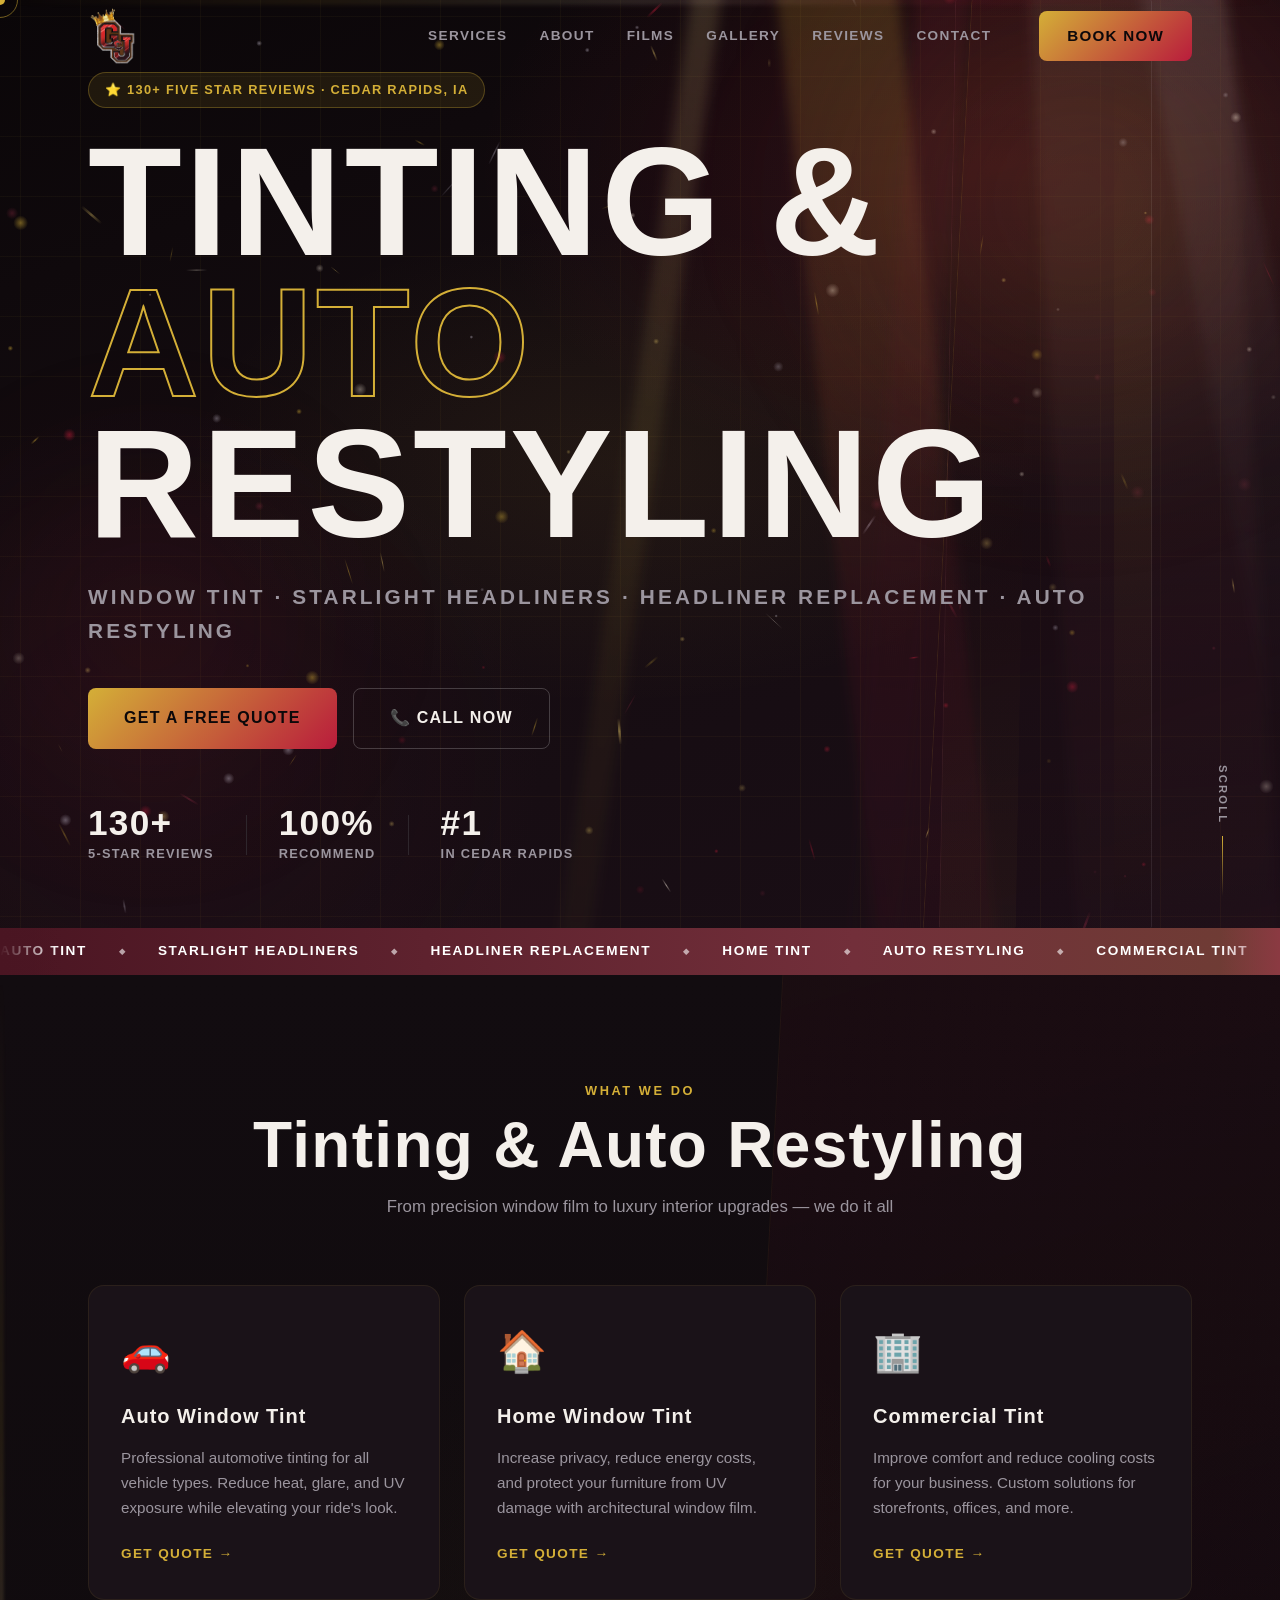
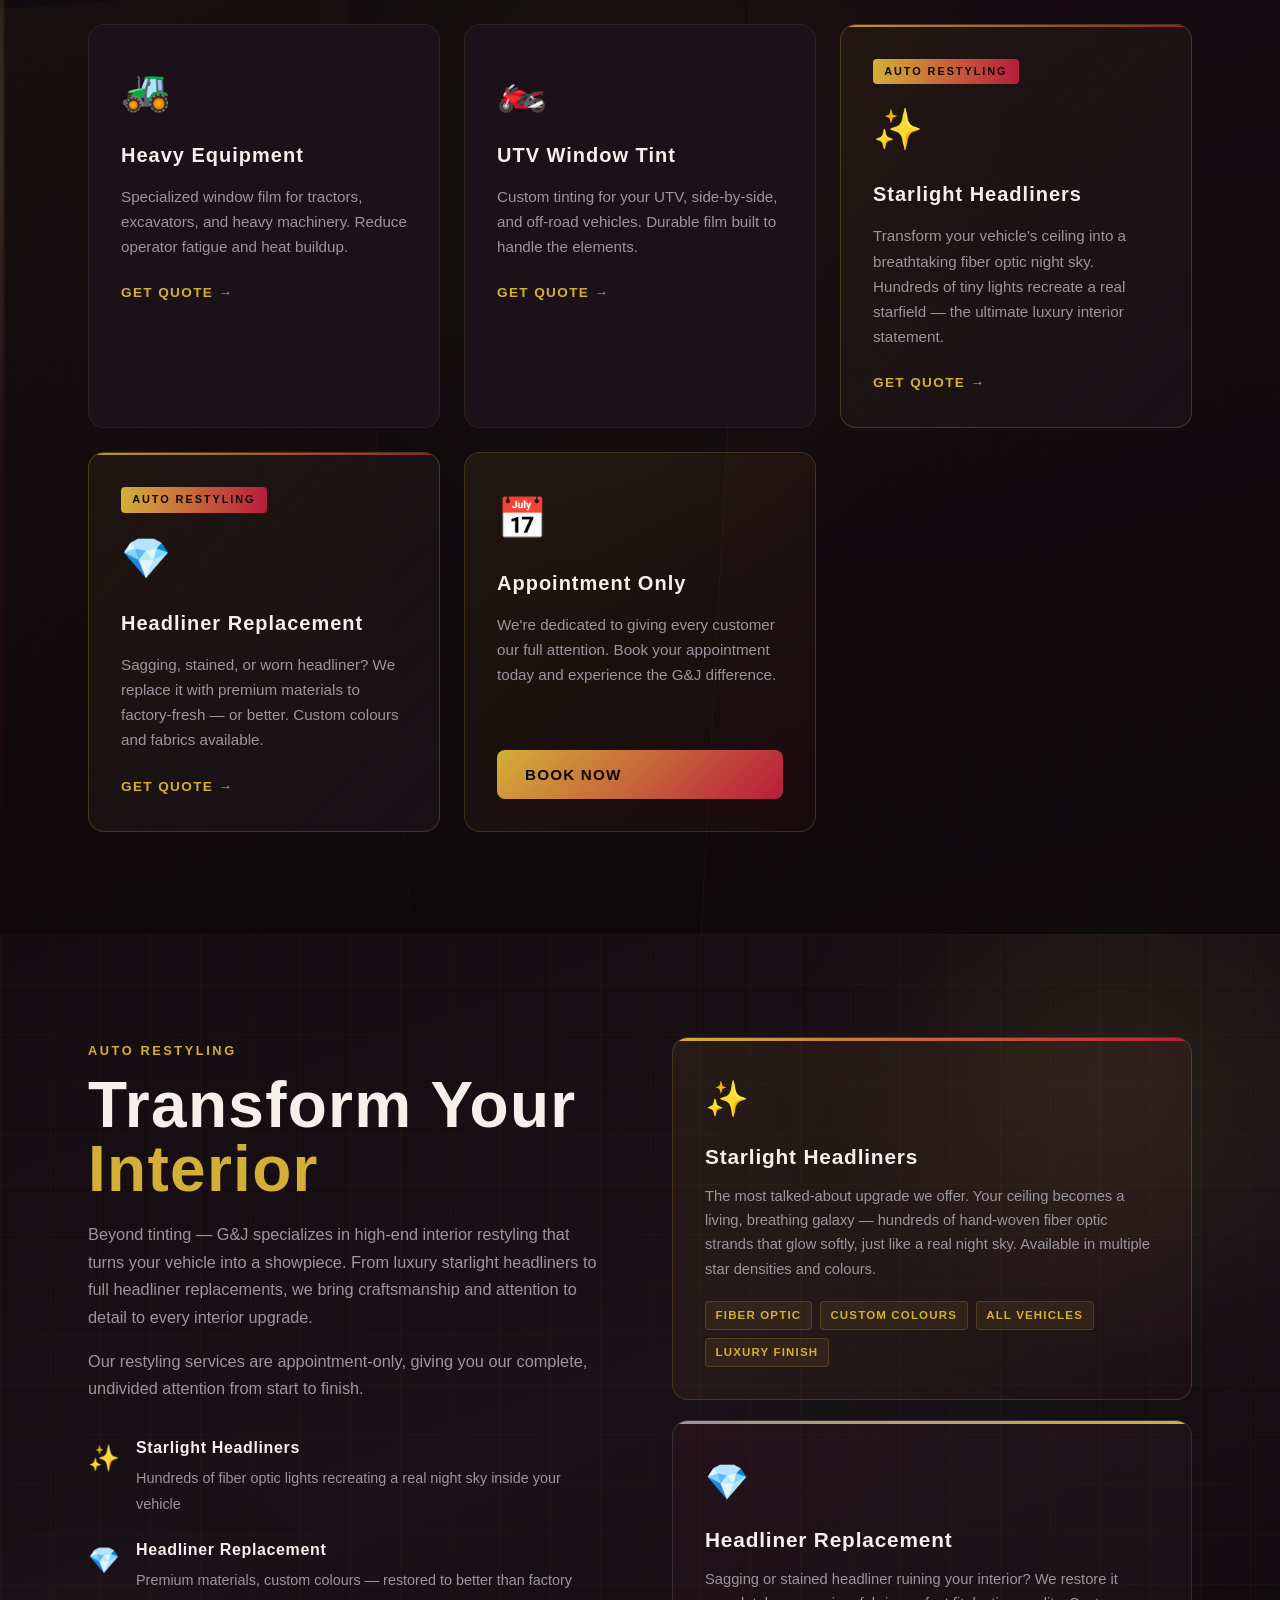
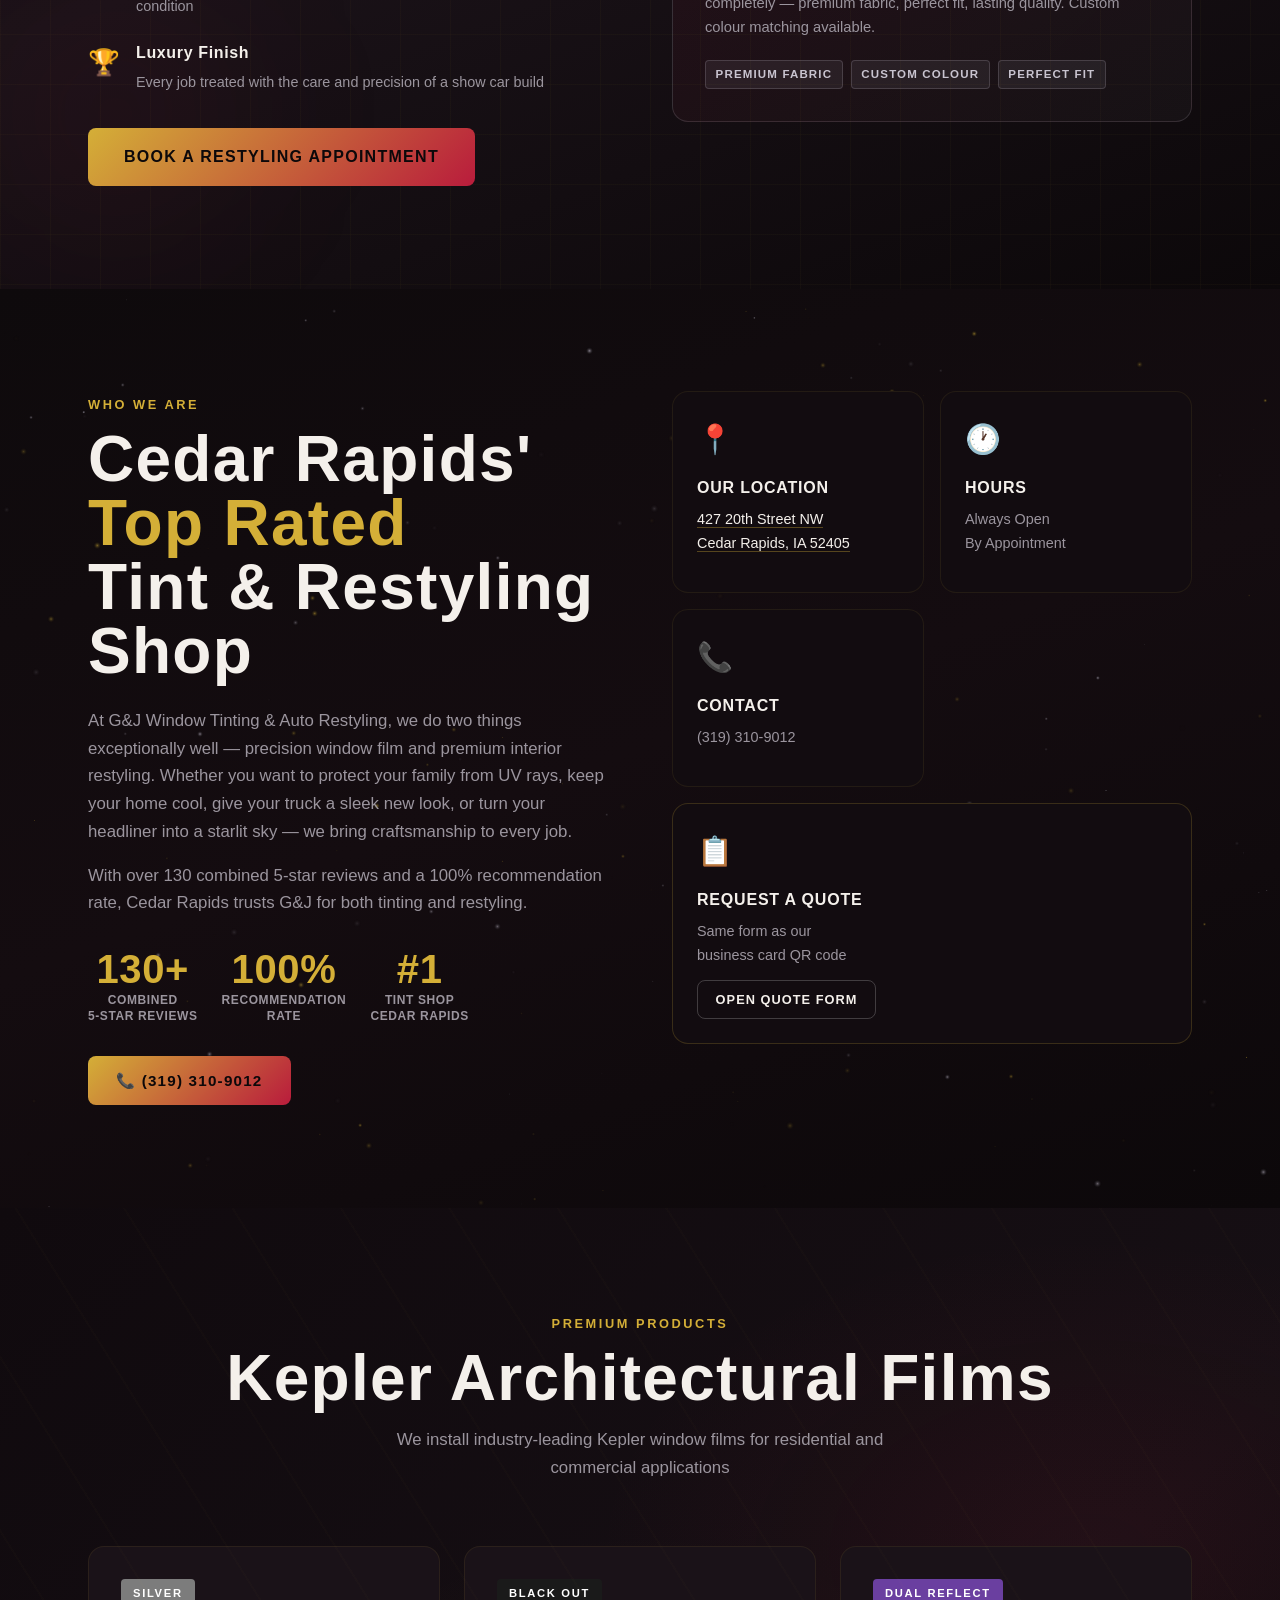
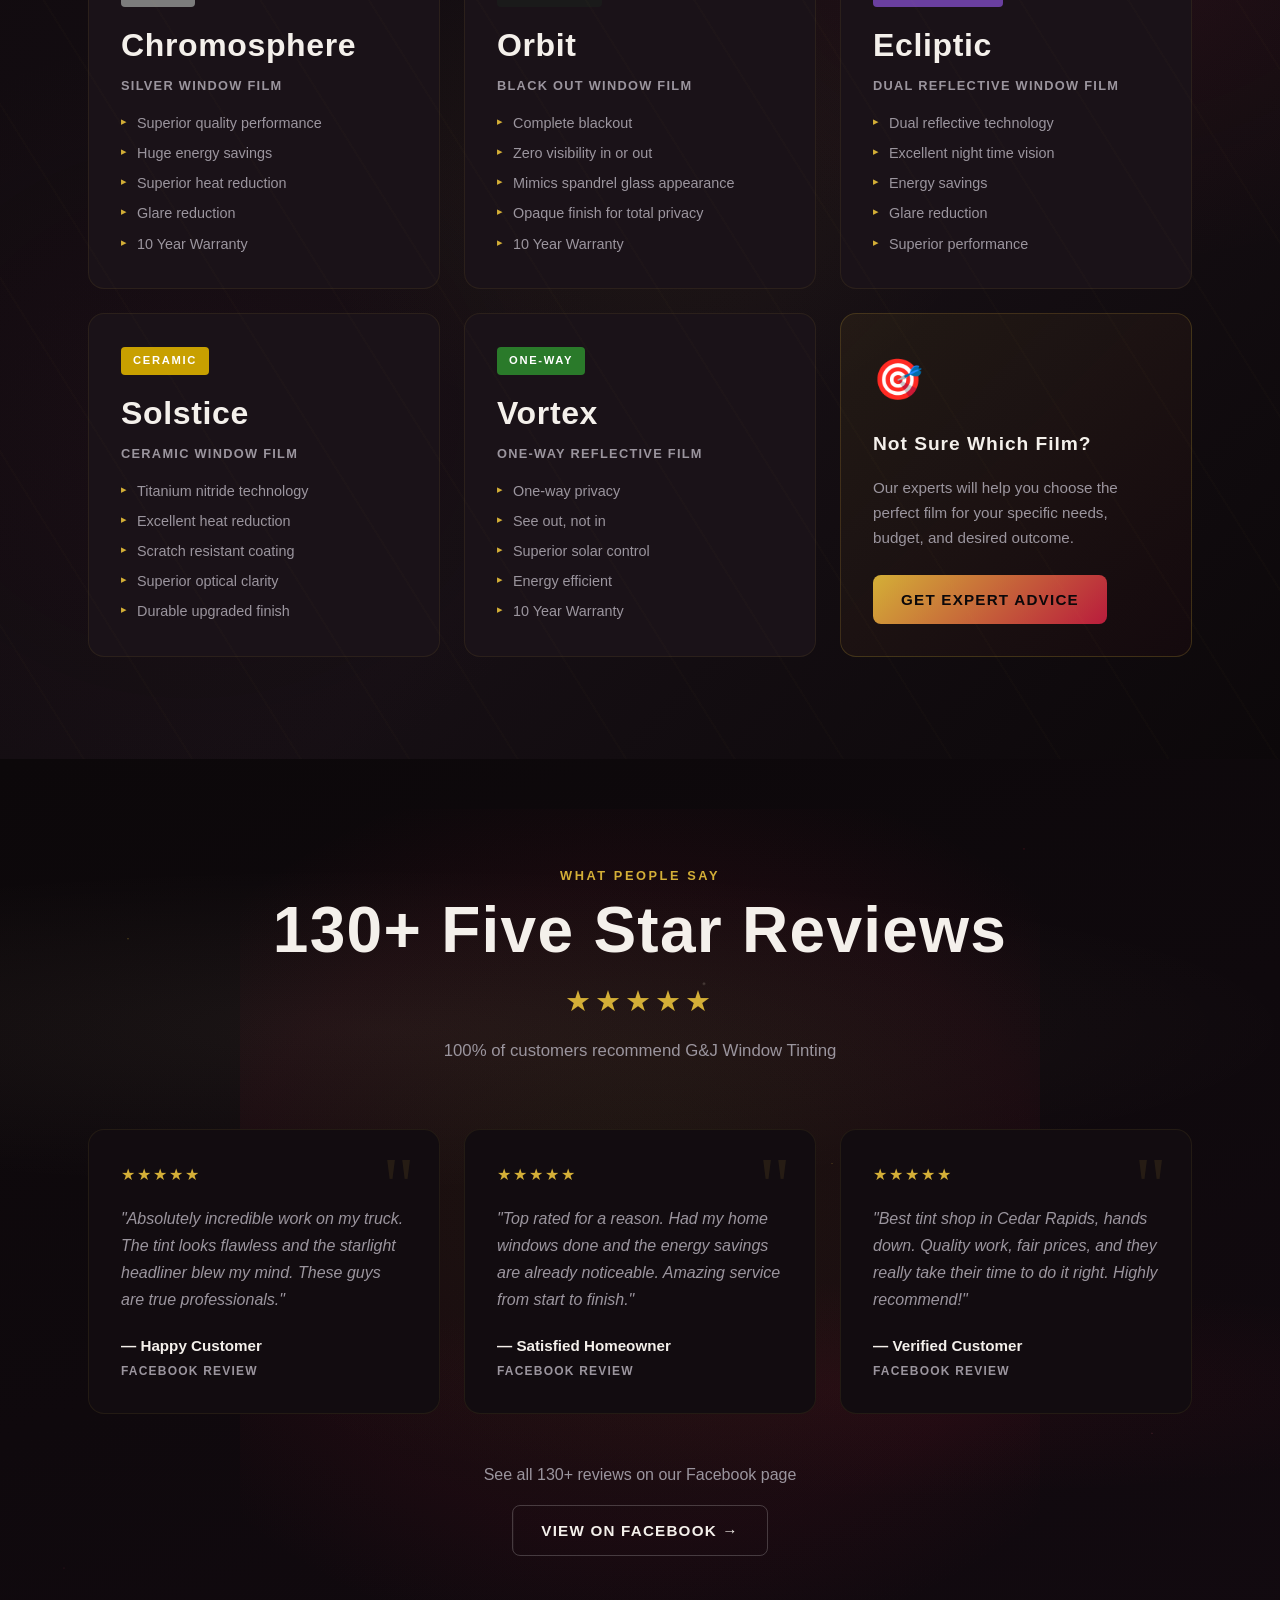
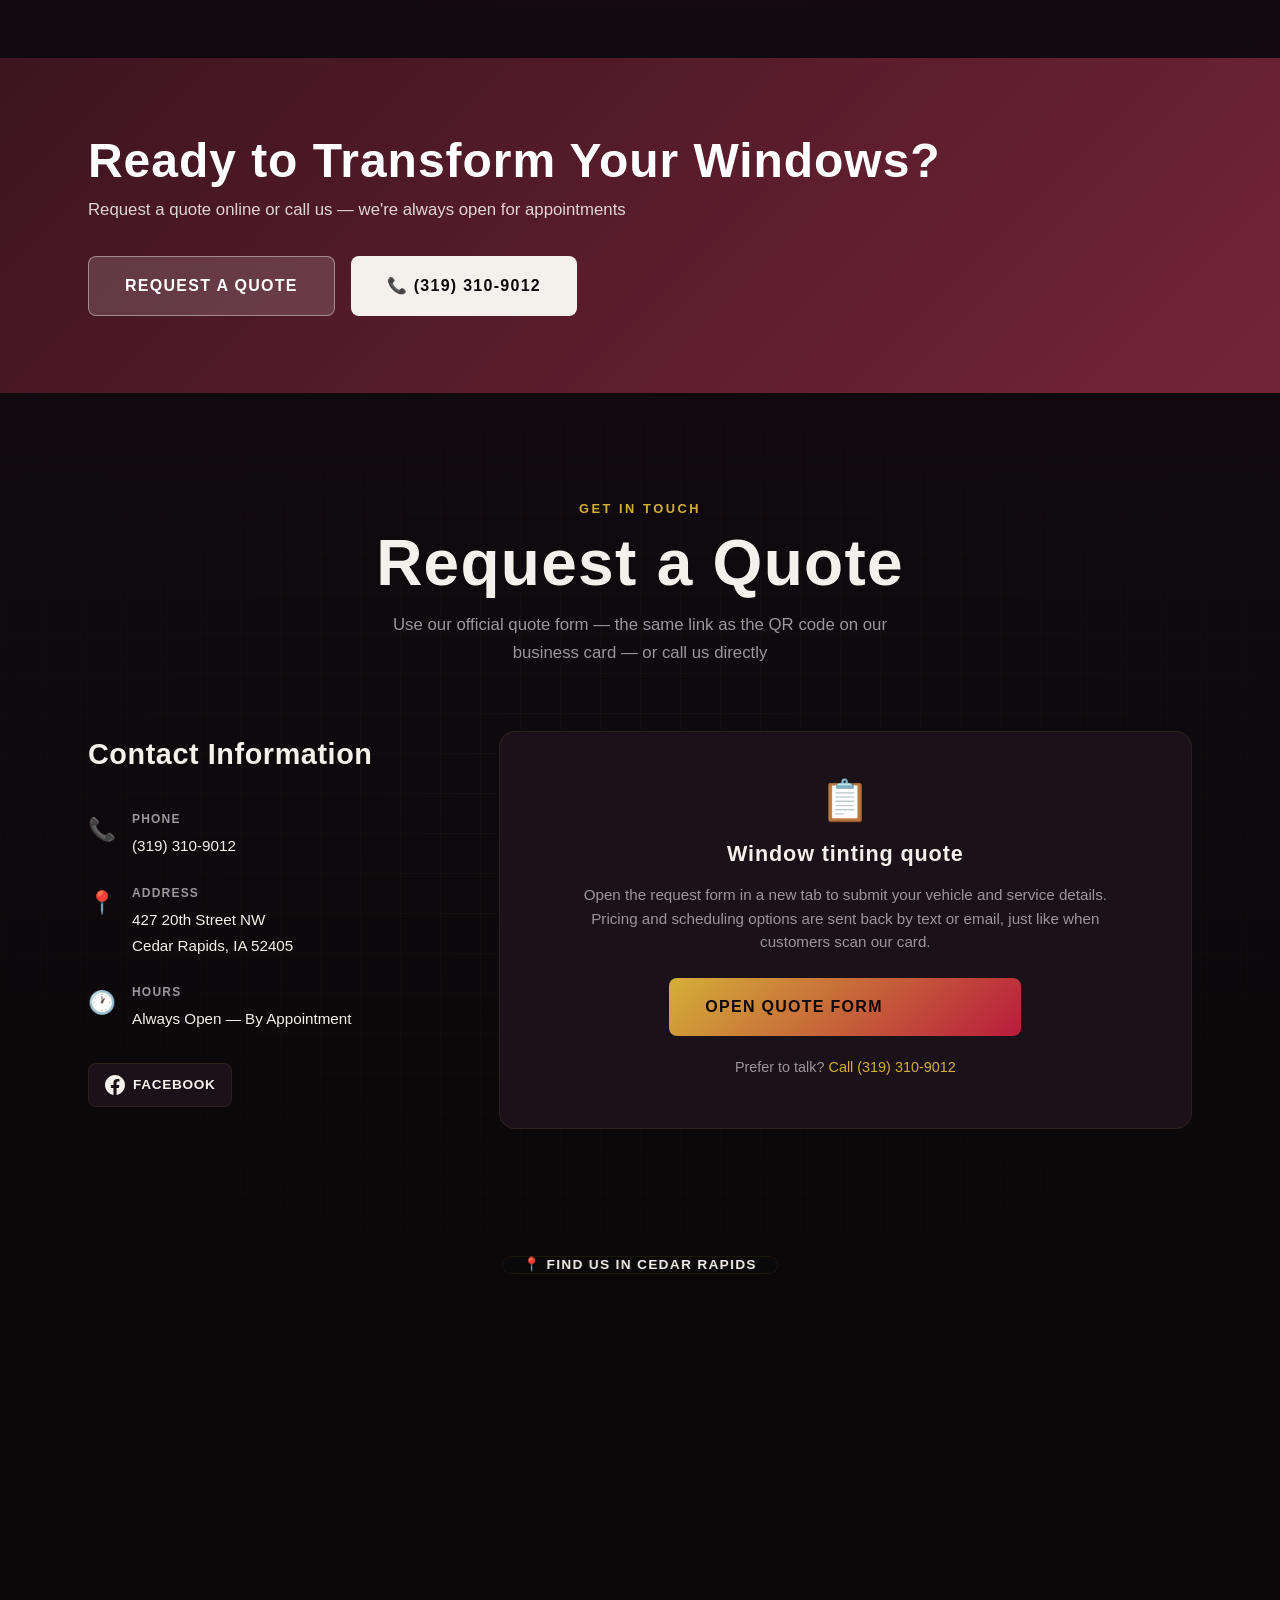
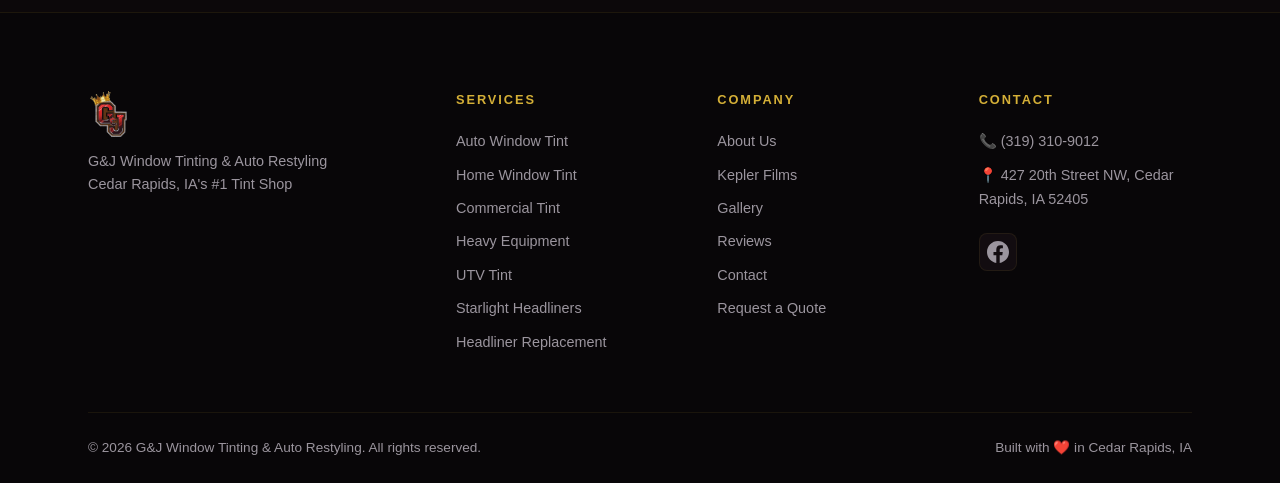
==== index.html @ 3b94711b "Single brand image: /images/logo.png for icons and PWA - Remove favicon.ico, sized favicons, apple-t" ====
<!DOCTYPE html>
<html lang="en">
<head>
  <meta charset="UTF-8" />
  <meta name="viewport" content="width=device-width, initial-scale=1.0" />
  <meta http-equiv="X-UA-Compatible" content="IE=edge" />

  <!-- SEO Meta Tags -->
  <title>G&J Window Tinting & Auto Restyling | Cedar Rapids, IA</title>
  <meta name="description" content="Top Rated Tint Shop in Cedar Rapids. Auto, Home, Commercial, Heavy Equipment & UTV Window Tint. Starlight Headliners. 130+ 5-Star Reviews. Appointment Only. Call (319) 310-9012." />
  <meta name="keywords" content="window tinting cedar rapids, auto tint iowa, window film cedar rapids, starlight headliner, headliner replacement, G&J window tinting" />
  <meta name="author" content="G&J Window Tinting & Auto Restyling" />
  <meta name="robots" content="index, follow" />
  <link rel="canonical" href="https://gjwindowtinting.com/" />

  <!-- Open Graph -->
  <meta property="og:title" content="G&J Window Tinting & Auto Restyling | Cedar Rapids, IA" />
  <meta property="og:description" content="Top Rated Tint Shop in Cedar Rapids. 130+ 5-Star Reviews. Auto, Home, Commercial & more." />
  <meta property="og:type" content="website" />
  <meta property="og:url" content="https://gjwindowtinting.com/" />

  <!-- Security Headers via Meta -->
  <meta http-equiv="Content-Security-Policy" content="default-src 'self'; script-src 'self' 'unsafe-inline' https://fonts.googleapis.com; style-src 'self' 'unsafe-inline' https://fonts.googleapis.com; font-src 'self' https://fonts.gstatic.com; img-src 'self' data: https:; frame-src https://www.google.com; connect-src 'self';" />
  <meta http-equiv="X-Content-Type-Options" content="nosniff" />
  <meta http-equiv="Referrer-Policy" content="strict-origin-when-cross-origin" />
  <meta http-equiv="Permissions-Policy" content="camera=(), microphone=(), geolocation=()" />

  <!-- Icons (same transparent mark as header/footer) -->
  <link rel="icon" type="image/png" href="/images/logo.png" />
  <link rel="apple-touch-icon" href="/images/logo.png" />
  <link rel="manifest" href="/site.webmanifest" />
  <meta name="theme-color" content="#0c080a" />
  <meta name="msapplication-TileColor" content="#0c080a" />

  <!-- Fonts -->
  <link rel="preconnect" href="https://fonts.googleapis.com" crossorigin />
  <link rel="preconnect" href="https://fonts.gstatic.com" crossorigin />
  <link href="https://fonts.googleapis.com/css2?family=Bebas+Neue&family=Barlow:ital,wght@0,300;0,400;0,500;0,600;0,700;1,300&family=Barlow+Condensed:wght@400;600;700&display=swap" rel="stylesheet" />

  <!-- Cache Control -->
  <meta http-equiv="Cache-Control" content="public, max-age=86400" />

  <link rel="stylesheet" href="css/style.css" />
  <link rel="stylesheet" href="css/animations.css" />
</head>
<body>

  <!-- ======== LOADER ======== -->
  <div class="loader" id="loader">
    <div class="loader__inner">
      <img src="/images/logo.png" alt="" class="loader__logo-img" decoding="async" />
      <div class="loader__bar"><div class="loader__fill"></div></div>
    </div>
  </div>

  <!-- ======== CURSOR ======== -->
  <div class="cursor" id="cursor"></div>
  <div class="cursor-follower" id="cursorFollower"></div>

  <!-- ======== HEADER / NAV ======== -->
  <header class="header" id="header">
    <div class="header__inner">
      <a href="#hero" class="header__logo">
        <img src="/images/logo.png" alt="G&J Window Tinting" class="header__logo-img" decoding="async" />
      </a>

      <nav class="header__nav" id="nav">
        <a href="#services">Services</a>
        <a href="#about">About</a>
        <a href="#films">Films</a>
        <a href="/gallery">Gallery</a>
        <a href="#reviews">Reviews</a>
        <a href="#contact">Contact</a>
      </nav>

      <a href="https://app.tintwiz.com/web/cs/anvk2jickwmayuk46wz1s5cshzbacwq8" target="_blank" rel="noopener noreferrer" class="header__cta btn btn--accent">Book Now</a>

      <button class="hamburger" id="hamburger" aria-label="Toggle menu">
        <span></span><span></span><span></span>
      </button>
    </div>

    <!-- Mobile Nav -->
    <div class="mobile-nav" id="mobileNav">
      <a href="#services" class="mobile-nav__link">Services</a>
      <a href="#about" class="mobile-nav__link">About</a>
      <a href="#films" class="mobile-nav__link">Films</a>
      <a href="/gallery" class="mobile-nav__link">Gallery</a>
      <a href="#reviews" class="mobile-nav__link">Reviews</a>
      <a href="#contact" class="mobile-nav__link">Contact</a>
      <a href="tel:3193109012" class="mobile-nav__link mobile-nav__phone">📞 (319) 310-9012</a>
    </div>
  </header>

  <!-- ======== HERO ======== -->
  <section class="hero" id="hero">
    <div class="hero__bg">
      <canvas id="heroCanvas" class="hero__canvas" aria-hidden="true"></canvas>
      <div class="hero__grid"></div>
      <div class="hero__rays" aria-hidden="true">
        <div class="hero__ray hero__ray--1"></div>
        <div class="hero__ray hero__ray--2"></div>
        <div class="hero__ray hero__ray--3"></div>
        <div class="hero__ray hero__ray--4"></div>
        <div class="hero__ray hero__ray--5"></div>
      </div>
      <div class="hero__panes" aria-hidden="true">
        <div class="hero__pane hero__pane--1"></div>
        <div class="hero__pane hero__pane--2"></div>
        <div class="hero__pane hero__pane--3"></div>
      </div>
      <div class="hero__glow hero__glow--1"></div>
      <div class="hero__glow hero__glow--2"></div>
    </div>

    <div class="hero__content">
      <div class="hero__badge reveal">⭐ 130+ Five Star Reviews · Cedar Rapids, IA</div>
      <h1 class="hero__title reveal reveal--delay-1">
        <span class="hero__title-line">TINTING &</span>
        <span class="hero__title-line hero__title-line--accent">AUTO</span>
        <span class="hero__title-line">RESTYLING</span>
      </h1>
      <p class="hero__sub reveal reveal--delay-2">Window Tint · Starlight Headliners · Headliner Replacement · Auto Restyling</p>
      <div class="hero__actions reveal reveal--delay-3">
        <a href="https://app.tintwiz.com/web/cs/anvk2jickwmayuk46wz1s5cshzbacwq8" target="_blank" rel="noopener noreferrer" class="btn btn--accent btn--lg">Get a Free Quote</a>
        <a href="tel:3193109012" class="btn btn--ghost btn--lg">📞 Call Now</a>
      </div>
      <div class="hero__stats reveal reveal--delay-4">
        <div class="hero__stat"><span>130+</span>5-Star Reviews</div>
        <div class="hero__stat-divider"></div>
        <div class="hero__stat"><span>100%</span>Recommend</div>
        <div class="hero__stat-divider"></div>
        <div class="hero__stat"><span>#1</span>In Cedar Rapids</div>
      </div>
    </div>

    <div class="hero__scroll">
      <span>Scroll</span>
      <div class="hero__scroll-line"></div>
    </div>
  </section>

  <!-- ======== TICKER ======== -->
  <div class="ticker">
    <div class="ticker__track">
      <span>AUTO TINT</span><span class="ticker__dot">◆</span>
      <span>STARLIGHT HEADLINERS</span><span class="ticker__dot">◆</span>
      <span>HEADLINER REPLACEMENT</span><span class="ticker__dot">◆</span>
      <span>HOME TINT</span><span class="ticker__dot">◆</span>
      <span>AUTO RESTYLING</span><span class="ticker__dot">◆</span>
      <span>COMMERCIAL TINT</span><span class="ticker__dot">◆</span>
      <span>INTERIOR UPGRADES</span><span class="ticker__dot">◆</span>
      <span>HEAVY EQUIPMENT</span><span class="ticker__dot">◆</span>
      <span>UTV TINT</span><span class="ticker__dot">◆</span>
      <span>KEPLER FILMS</span><span class="ticker__dot">◆</span>
      <span>AUTO TINT</span><span class="ticker__dot">◆</span>
      <span>STARLIGHT HEADLINERS</span><span class="ticker__dot">◆</span>
      <span>HEADLINER REPLACEMENT</span><span class="ticker__dot">◆</span>
      <span>HOME TINT</span><span class="ticker__dot">◆</span>
      <span>AUTO RESTYLING</span><span class="ticker__dot">◆</span>
      <span>COMMERCIAL TINT</span><span class="ticker__dot">◆</span>
      <span>INTERIOR UPGRADES</span><span class="ticker__dot">◆</span>
      <span>HEAVY EQUIPMENT</span><span class="ticker__dot">◆</span>
      <span>UTV TINT</span><span class="ticker__dot">◆</span>
      <span>KEPLER FILMS</span><span class="ticker__dot">◆</span>
    </div>
  </div>

  <!-- ======== SERVICES ======== -->
  <section class="services section" id="services">
    <div class="services__bg" aria-hidden="true">
      <div class="services__film services__film--1"></div>
      <div class="services__film services__film--2"></div>
      <div class="services__film services__film--3"></div>
      <div class="services__shimmer"></div>
    </div>
    <div class="container">
      <div class="section-header reveal">
        <span class="section-label">What We Do</span>
        <h2 class="section-title">Tinting & Auto Restyling</h2>
        <p class="section-sub">From precision window film to luxury interior upgrades — we do it all</p>
      </div>

      <div class="services__grid">

        <div class="service-card reveal">
          <div class="service-card__icon">🚗</div>
          <h3>Auto Window Tint</h3>
          <p>Professional automotive tinting for all vehicle types. Reduce heat, glare, and UV exposure while elevating your ride's look.</p>
          <a href="https://app.tintwiz.com/web/cs/anvk2jickwmayuk46wz1s5cshzbacwq8" target="_blank" rel="noopener noreferrer" class="service-card__link">Get Quote →</a>
        </div>

        <div class="service-card reveal reveal--delay-1">
          <div class="service-card__icon">🏠</div>
          <h3>Home Window Tint</h3>
          <p>Increase privacy, reduce energy costs, and protect your furniture from UV damage with architectural window film.</p>
          <a href="https://app.tintwiz.com/web/cs/anvk2jickwmayuk46wz1s5cshzbacwq8" target="_blank" rel="noopener noreferrer" class="service-card__link">Get Quote →</a>
        </div>

        <div class="service-card reveal reveal--delay-2">
          <div class="service-card__icon">🏢</div>
          <h3>Commercial Tint</h3>
          <p>Improve comfort and reduce cooling costs for your business. Custom solutions for storefronts, offices, and more.</p>
          <a href="https://app.tintwiz.com/web/cs/anvk2jickwmayuk46wz1s5cshzbacwq8" target="_blank" rel="noopener noreferrer" class="service-card__link">Get Quote →</a>
        </div>

        <div class="service-card reveal reveal--delay-3">
          <div class="service-card__icon">🚜</div>
          <h3>Heavy Equipment</h3>
          <p>Specialized window film for tractors, excavators, and heavy machinery. Reduce operator fatigue and heat buildup.</p>
          <a href="https://app.tintwiz.com/web/cs/anvk2jickwmayuk46wz1s5cshzbacwq8" target="_blank" rel="noopener noreferrer" class="service-card__link">Get Quote →</a>
        </div>

        <div class="service-card reveal reveal--delay-1">
          <div class="service-card__icon">🏍️</div>
          <h3>UTV Window Tint</h3>
          <p>Custom tinting for your UTV, side-by-side, and off-road vehicles. Durable film built to handle the elements.</p>
          <a href="https://app.tintwiz.com/web/cs/anvk2jickwmayuk46wz1s5cshzbacwq8" target="_blank" rel="noopener noreferrer" class="service-card__link">Get Quote →</a>
        </div>

        <div class="service-card service-card--restyling reveal reveal--delay-2">
          <div class="service-card__restyling-badge">AUTO RESTYLING</div>
          <div class="service-card__icon">✨</div>
          <h3>Starlight Headliners</h3>
          <p>Transform your vehicle's ceiling into a breathtaking fiber optic night sky. Hundreds of tiny lights recreate a real starfield — the ultimate luxury interior statement.</p>
          <a href="https://app.tintwiz.com/web/cs/anvk2jickwmayuk46wz1s5cshzbacwq8" target="_blank" rel="noopener noreferrer" class="service-card__link">Get Quote →</a>
        </div>

        <div class="service-card service-card--restyling reveal reveal--delay-3">
          <div class="service-card__restyling-badge">AUTO RESTYLING</div>
          <div class="service-card__icon">💎</div>
          <h3>Headliner Replacement</h3>
          <p>Sagging, stained, or worn headliner? We replace it with premium materials to factory-fresh — or better. Custom colours and fabrics available.</p>
          <a href="https://app.tintwiz.com/web/cs/anvk2jickwmayuk46wz1s5cshzbacwq8" target="_blank" rel="noopener noreferrer" class="service-card__link">Get Quote →</a>
        </div>

        <div class="service-card service-card--cta reveal reveal--delay-1">
          <div class="service-card__icon">📅</div>
          <h3>Appointment Only</h3>
          <p>We're dedicated to giving every customer our full attention. Book your appointment today and experience the G&J difference.</p>
          <a href="https://app.tintwiz.com/web/cs/anvk2jickwmayuk46wz1s5cshzbacwq8" target="_blank" rel="noopener noreferrer" class="btn btn--accent">Book Now</a>
        </div>

      </div>
    </div>
  </section>

  <!-- ======== AUTO RESTYLING SPOTLIGHT ======== -->
  <section class="restyling section" id="restyling">
    <div class="restyling__bg" aria-hidden="true">
      <div class="restyling__glow restyling__glow--1"></div>
      <div class="restyling__glow restyling__glow--2"></div>
      <div class="restyling__lines"></div>
    </div>
    <div class="container">
      <div class="restyling__inner">

        <div class="restyling__left reveal">
          <span class="section-label">Auto Restyling</span>
          <h2 class="section-title">Transform Your<br/><em>Interior</em></h2>
          <p>Beyond tinting — G&J specializes in high-end interior restyling that turns your vehicle into a showpiece. From luxury starlight headliners to full headliner replacements, we bring craftsmanship and attention to detail to every interior upgrade.</p>
          <p>Our restyling services are appointment-only, giving you our complete, undivided attention from start to finish.</p>
          <div class="restyling__features">
            <div class="restyling__feature">
              <div class="restyling__feature-icon">✨</div>
              <div>
                <strong>Starlight Headliners</strong>
                <span>Hundreds of fiber optic lights recreating a real night sky inside your vehicle</span>
              </div>
            </div>
            <div class="restyling__feature">
              <div class="restyling__feature-icon">💎</div>
              <div>
                <strong>Headliner Replacement</strong>
                <span>Premium materials, custom colours — restored to better than factory condition</span>
              </div>
            </div>
            <div class="restyling__feature">
              <div class="restyling__feature-icon">🏆</div>
              <div>
                <strong>Luxury Finish</strong>
                <span>Every job treated with the care and precision of a show car build</span>
              </div>
            </div>
          </div>
          <a href="https://app.tintwiz.com/web/cs/anvk2jickwmayuk46wz1s5cshzbacwq8" target="_blank" rel="noopener noreferrer" class="btn btn--accent btn--lg">Book a Restyling Appointment</a>
        </div>

        <div class="restyling__right reveal reveal--delay-2">
          <div class="restyling__showcase">
            <div class="restyling__showcase-card restyling__showcase-card--main">
              <div class="restyling__showcase-icon">✨</div>
              <h3>Starlight Headliners</h3>
              <p>The most talked-about upgrade we offer. Your ceiling becomes a living, breathing galaxy — hundreds of hand-woven fiber optic strands that glow softly, just like a real night sky. Available in multiple star densities and colours.</p>
              <div class="restyling__showcase-tags">
                <span>Fiber Optic</span>
                <span>Custom Colours</span>
                <span>All Vehicles</span>
                <span>Luxury Finish</span>
              </div>
            </div>
            <div class="restyling__showcase-card restyling__showcase-card--secondary">
              <div class="restyling__showcase-icon">💎</div>
              <h3>Headliner Replacement</h3>
              <p>Sagging or stained headliner ruining your interior? We restore it completely — premium fabric, perfect fit, lasting quality. Custom colour matching available.</p>
              <div class="restyling__showcase-tags">
                <span>Premium Fabric</span>
                <span>Custom Colour</span>
                <span>Perfect Fit</span>
              </div>
            </div>
          </div>
        </div>

      </div>
    </div>
  </section>

  <!-- ======== ABOUT ======== -->
  <section class="about section" id="about">
    <canvas id="starCanvas" class="about__stars" aria-hidden="true"></canvas>
    <div class="about__bg-text">TINTING</div>
    <div class="container">
      <div class="about__inner">
        <div class="about__left reveal">
          <span class="section-label">Who We Are</span>
          <h2 class="section-title">Cedar Rapids'<br /><em>Top Rated</em><br />Tint & Restyling Shop</h2>
          <p>At G&J Window Tinting & Auto Restyling, we do two things exceptionally well — precision window film and premium interior restyling. Whether you want to protect your family from UV rays, keep your home cool, give your truck a sleek new look, or turn your headliner into a starlit sky — we bring craftsmanship to every job.</p>
          <p>With over 130 combined 5-star reviews and a 100% recommendation rate, Cedar Rapids trusts G&J for both tinting and restyling.</p>
          <div class="about__badges">
            <div class="about__badge">
              <span class="about__badge-num">130+</span>
              <span>Combined<br/>5-Star Reviews</span>
            </div>
            <div class="about__badge">
              <span class="about__badge-num">100%</span>
              <span>Recommendation<br/>Rate</span>
            </div>
            <div class="about__badge">
              <span class="about__badge-num">#1</span>
              <span>Tint Shop<br/>Cedar Rapids</span>
            </div>
          </div>
          <a href="tel:3193109012" class="btn btn--accent">📞 (319) 310-9012</a>
        </div>
        <div class="about__right reveal reveal--delay-2">
          <div class="about__card">
            <div class="about__card-icon">📍</div>
            <h4>Our Location</h4>
            <p><a href="https://www.google.com/maps/search/?api=1&amp;query=427+20th+Street+NW,+Cedar+Rapids,+IA+52405" target="_blank" rel="noopener noreferrer" class="about__map-link">427 20th Street NW<br/>Cedar Rapids, IA 52405</a></p>
          </div>
          <div class="about__card">
            <div class="about__card-icon">🕐</div>
            <h4>Hours</h4>
            <p>Always Open<br/>By Appointment</p>
          </div>
          <div class="about__card">
            <div class="about__card-icon">📞</div>
            <h4>Contact</h4>
            <p><a href="tel:3193109012">(319) 310-9012</a></p>
          </div>
          <div class="about__card about__card--accent">
            <div class="about__card-icon">📋</div>
            <h4>Request a quote</h4>
            <p>Same form as our<br/>business card QR code</p>
            <a href="https://app.tintwiz.com/web/cs/anvk2jickwmayuk46wz1s5cshzbacwq8" target="_blank" rel="noopener noreferrer" class="btn btn--ghost btn--sm">Open quote form</a>
          </div>
        </div>
      </div>
    </div>
  </section>

  <!-- ======== KEPLER FILMS ======== -->
  <section class="films section" id="films">
    <div class="container">
      <div class="section-header reveal">
        <span class="section-label">Premium Products</span>
        <h2 class="section-title">Kepler Architectural Films</h2>
        <p class="section-sub">We install industry-leading Kepler window films for residential and commercial applications</p>
      </div>

      <div class="films__grid">

        <div class="film-card reveal">
          <div class="film-card__badge" style="background:#7c7c7c;">SILVER</div>
          <h3>Chromosphere</h3>
          <p class="film-card__type">Silver Window Film</p>
          <ul>
            <li>Superior quality performance</li>
            <li>Huge energy savings</li>
            <li>Superior heat reduction</li>
            <li>Glare reduction</li>
            <li>10 Year Warranty</li>
          </ul>
        </div>

        <div class="film-card reveal reveal--delay-1">
          <div class="film-card__badge" style="background:#1a1a1a;">BLACK OUT</div>
          <h3>Orbit</h3>
          <p class="film-card__type">Black Out Window Film</p>
          <ul>
            <li>Complete blackout</li>
            <li>Zero visibility in or out</li>
            <li>Mimics spandrel glass appearance</li>
            <li>Opaque finish for total privacy</li>
            <li>10 Year Warranty</li>
          </ul>
        </div>

        <div class="film-card reveal reveal--delay-2">
          <div class="film-card__badge" style="background:#6a3fa0;">DUAL REFLECT</div>
          <h3>Ecliptic</h3>
          <p class="film-card__type">Dual Reflective Window Film</p>
          <ul>
            <li>Dual reflective technology</li>
            <li>Excellent night time vision</li>
            <li>Energy savings</li>
            <li>Glare reduction</li>
            <li>Superior performance</li>
          </ul>
        </div>

        <div class="film-card reveal reveal--delay-3">
          <div class="film-card__badge" style="background:#c8a000;">CERAMIC</div>
          <h3>Solstice</h3>
          <p class="film-card__type">Ceramic Window Film</p>
          <ul>
            <li>Titanium nitride technology</li>
            <li>Excellent heat reduction</li>
            <li>Scratch resistant coating</li>
            <li>Superior optical clarity</li>
            <li>Durable upgraded finish</li>
          </ul>
        </div>

        <div class="film-card reveal reveal--delay-1">
          <div class="film-card__badge" style="background:#2a7a2a;">ONE-WAY</div>
          <h3>Vortex</h3>
          <p class="film-card__type">One-Way Reflective Film</p>
          <ul>
            <li>One-way privacy</li>
            <li>See out, not in</li>
            <li>Superior solar control</li>
            <li>Energy efficient</li>
            <li>10 Year Warranty</li>
          </ul>
        </div>

        <div class="film-card film-card--quote reveal reveal--delay-2">
          <div class="film-card__icon">🎯</div>
          <h3>Not Sure Which Film?</h3>
          <p>Our experts will help you choose the perfect film for your specific needs, budget, and desired outcome.</p>
          <a href="https://app.tintwiz.com/web/cs/anvk2jickwmayuk46wz1s5cshzbacwq8" target="_blank" rel="noopener noreferrer" class="btn btn--accent">Get Expert Advice</a>
        </div>

      </div>
    </div>
  </section>

  <!-- ======== REVIEWS ======== -->
  <section class="reviews section" id="reviews">
    <div class="reviews__bg">
      <div class="reviews__glow"></div>
    </div>
    <div class="container">
      <div class="section-header reveal">
        <span class="section-label">What People Say</span>
        <h2 class="section-title">130+ Five Star Reviews</h2>
        <div class="reviews__stars">★★★★★</div>
        <p class="section-sub">100% of customers recommend G&J Window Tinting</p>
      </div>

      <div class="reviews__grid">

        <div class="review-card reveal">
          <div class="review-card__stars">★★★★★</div>
          <p>"Absolutely incredible work on my truck. The tint looks flawless and the starlight headliner blew my mind. These guys are true professionals."</p>
          <div class="review-card__author">— Happy Customer</div>
          <div class="review-card__source">Facebook Review</div>
        </div>

        <div class="review-card reveal reveal--delay-1">
          <div class="review-card__stars">★★★★★</div>
          <p>"Top rated for a reason. Had my home windows done and the energy savings are already noticeable. Amazing service from start to finish."</p>
          <div class="review-card__author">— Satisfied Homeowner</div>
          <div class="review-card__source">Facebook Review</div>
        </div>

        <div class="review-card reveal reveal--delay-2">
          <div class="review-card__stars">★★★★★</div>
          <p>"Best tint shop in Cedar Rapids, hands down. Quality work, fair prices, and they really take their time to do it right. Highly recommend!"</p>
          <div class="review-card__author">— Verified Customer</div>
          <div class="review-card__source">Facebook Review</div>
        </div>

      </div>

      <div class="reviews__cta reveal">
        <p>See all 130+ reviews on our Facebook page</p>
        <a href="https://www.facebook.com/share/1D8xxvSvEb/" target="_blank" rel="noopener noreferrer" class="btn btn--ghost">View on Facebook →</a>
      </div>
    </div>
  </section>

  <!-- ======== BOOKING BANNER ======== -->
  <section class="booking-banner reveal">
    <div class="container">
      <div class="booking-banner__inner">
        <div class="booking-banner__text">
          <h2>Ready to Transform Your Windows?</h2>
          <p>Request a quote online or call us — we're always open for appointments</p>
        </div>
        <div class="booking-banner__actions">
          <a href="https://app.tintwiz.com/web/cs/anvk2jickwmayuk46wz1s5cshzbacwq8" target="_blank" rel="noopener noreferrer" class="btn btn--accent btn--lg">Request a Quote</a>
          <a href="tel:3193109012" class="btn btn--white btn--lg">📞 (319) 310-9012</a>
        </div>
      </div>
    </div>
  </section>

  <!-- ======== CONTACT ======== -->
  <section class="contact section" id="contact">
    <div class="container">
      <div class="section-header reveal">
        <span class="section-label">Get In Touch</span>
        <h2 class="section-title">Request a Quote</h2>
        <p class="section-sub">Use our official quote form — the same link as the QR code on our business card — or call us directly</p>
      </div>

      <div class="contact__inner">
        <div class="contact__info reveal">
          <h3>Contact Information</h3>

          <div class="contact__item">
            <div class="contact__item-icon">📞</div>
            <div>
              <span>Phone</span>
              <a href="tel:3193109012">(319) 310-9012</a>
            </div>
          </div>

          <div class="contact__item">
            <div class="contact__item-icon">📍</div>
            <div>
              <span>Address</span>
              <a href="https://www.google.com/maps/search/?api=1&amp;query=427+20th+Street+NW,+Cedar+Rapids,+IA+52405" target="_blank" rel="noopener noreferrer">
                427 20th Street NW<br/>Cedar Rapids, IA 52405
              </a>
            </div>
          </div>

          <div class="contact__item">
            <div class="contact__item-icon">🕐</div>
            <div>
              <span>Hours</span>
              <p>Always Open — By Appointment</p>
            </div>
          </div>

          <div class="contact__social">
            <a href="https://www.facebook.com/share/1D8xxvSvEb/" target="_blank" rel="noopener noreferrer" class="contact__social-btn">
              <svg viewBox="0 0 24 24" fill="currentColor" width="20" height="20"><path d="M24 12.073c0-6.627-5.373-12-12-12s-12 5.373-12 12c0 5.99 4.388 10.954 10.125 11.854v-8.385H7.078v-3.47h3.047V9.43c0-3.007 1.792-4.669 4.533-4.669 1.312 0 2.686.235 2.686.235v2.953H15.83c-1.491 0-1.956.925-1.956 1.874v2.25h3.328l-.532 3.47h-2.796v8.385C19.612 23.027 24 18.062 24 12.073z"/></svg>
              Facebook
            </a>
          </div>
        </div>

        <div class="contact__form reveal reveal--delay-2">
          <div class="form-wrapper contact-quote-card">
            <div class="contact-quote-card__icon" aria-hidden="true">📋</div>
            <h3 class="contact-quote-card__title">Window tinting quote</h3>
            <p class="contact-quote-card__text">Open the request form in a new tab to submit your vehicle and service details. Pricing and scheduling options are sent back by text or email, just like when customers scan our card.</p>
            <a href="https://app.tintwiz.com/web/cs/anvk2jickwmayuk46wz1s5cshzbacwq8" target="_blank" rel="noopener noreferrer" class="btn btn--accent btn--lg contact-quote-card__btn">Open quote form</a>
            <p class="contact-quote-card__call">Prefer to talk? <a href="tel:3193109012">Call (319) 310-9012</a></p>
          </div>
        </div>

      </div>
    </div>
  </section>

  <!-- ======== MAP ======== -->
  <section class="map-section">
    <div class="map-section__label">
      <span>📍 Find Us in Cedar Rapids</span>
    </div>
    <iframe
      src="https://www.google.com/maps/embed?pb=!1m18!1m12!1m3!1d2967.948!2d-91.685!3d42.000!2m3!1f0!2f0!3f0!3m2!1i1024!2i768!4f13.1!3m3!1m2!1s0x0%3A0x0!2s427+20th+St+NW%2C+Cedar+Rapids%2C+IA+52405!5e0!3m2!1sen!2sus!4v1"
      width="100%"
      height="380"
      style="border:0;"
      allowfullscreen=""
      loading="lazy"
      referrerpolicy="no-referrer-when-downgrade"
      title="G&J Window Tinting Location Map"
    ></iframe>
  </section>

  <!-- ======== FOOTER ======== -->
  <footer class="footer">
    <div class="container">
      <div class="footer__inner">
        <div class="footer__brand">
          <img src="/images/logo.png" alt="G&J Window Tinting" class="footer__logo-img" decoding="async" />
          <p>G&J Window Tinting & Auto Restyling</p>
          <p>Cedar Rapids, IA's #1 Tint Shop</p>
        </div>

        <div class="footer__links">
          <h4>Services</h4>
          <a href="#services">Auto Window Tint</a>
          <a href="#services">Home Window Tint</a>
          <a href="#services">Commercial Tint</a>
          <a href="#services">Heavy Equipment</a>
          <a href="#services">UTV Tint</a>
          <a href="#services">Starlight Headliners</a>
          <a href="#services">Headliner Replacement</a>
        </div>

        <div class="footer__links">
          <h4>Company</h4>
          <a href="#about">About Us</a>
          <a href="#films">Kepler Films</a>
          <a href="/gallery">Gallery</a>
          <a href="#reviews">Reviews</a>
          <a href="#contact">Contact</a>
          <a href="https://app.tintwiz.com/web/cs/anvk2jickwmayuk46wz1s5cshzbacwq8" target="_blank" rel="noopener noreferrer">Request a Quote</a>
        </div>

        <div class="footer__contact">
          <h4>Contact</h4>
          <a href="tel:3193109012">📞 (319) 310-9012</a>
          <a href="https://www.google.com/maps/search/?api=1&amp;query=427+20th+Street+NW,+Cedar+Rapids,+IA+52405" target="_blank" rel="noopener noreferrer">📍 427 20th Street NW, Cedar Rapids, IA 52405</a>
          <div class="footer__social">
            <a href="https://www.facebook.com/share/1D8xxvSvEb/" target="_blank" rel="noopener noreferrer" aria-label="Facebook">
              <svg viewBox="0 0 24 24" fill="currentColor" width="22" height="22"><path d="M24 12.073c0-6.627-5.373-12-12-12s-12 5.373-12 12c0 5.99 4.388 10.954 10.125 11.854v-8.385H7.078v-3.47h3.047V9.43c0-3.007 1.792-4.669 4.533-4.669 1.312 0 2.686.235 2.686.235v2.953H15.83c-1.491 0-1.956.925-1.956 1.874v2.25h3.328l-.532 3.47h-2.796v8.385C19.612 23.027 24 18.062 24 12.073z"/></svg>
            </a>
          </div>
        </div>
      </div>

      <div class="footer__bottom">
        <p>© <span id="year"></span> G&J Window Tinting & Auto Restyling. All rights reserved.</p>
        <p>Built with ❤️ in Cedar Rapids, IA</p>
      </div>
    </div>
  </footer>

  <!-- Back to Top -->
  <button class="back-to-top" id="backToTop" aria-label="Back to top">↑</button>

  <script src="js/main.js"></script>
  <script src="js/animations.js"></script>
</body>
</html>
---- css/style.css ----
/* ============================================================
   G&J Window Tinting & Auto Restyling — Main Stylesheet
   Aesthetic: Wine, crimson & champagne gold (aligned with brand mark)
   ============================================================ */

/* ---------- CSS Variables ---------- */
:root {
  --clr-bg:        #0c080a;
  --clr-bg-2:      #120c10;
  --clr-bg-3:      #1a1218;
  --clr-accent:    #d4af37;
  --clr-accent-2:  #b91c3c;
  --clr-white:     #f4f0eb;
  --clr-gray:      #9b959e;
  --clr-gray-2:    #2e262c;
  --clr-border:    rgba(212,175,55,0.09);

  --font-display: 'Bebas Neue', sans-serif;
  --font-body:    'Barlow', sans-serif;
  --font-cond:    'Barlow Condensed', sans-serif;

  --radius:  8px;
  --radius-lg: 16px;
  --shadow:  0 4px 24px rgba(0,0,0,0.5);
  --shadow-accent: 0 0 44px rgba(212,175,55,0.18);

  --transition: 0.3s cubic-bezier(0.25, 0.46, 0.45, 0.94);
  --transition-slow: 0.6s cubic-bezier(0.25, 0.46, 0.45, 0.94);

  --max-w: 1200px;
  --header-h: 72px;
}

/* ---------- Reset & Base ---------- */
*, *::before, *::after { box-sizing: border-box; margin: 0; padding: 0; }

html {
  scroll-behavior: smooth;
  scroll-padding-top: var(--header-h);
  font-size: 16px;
}

body {
  background: var(--clr-bg);
  color: var(--clr-white);
  font-family: var(--font-body);
  font-weight: 400;
  line-height: 1.65;
  overflow-x: hidden;
  cursor: none;
}

img { max-width: 100%; display: block; }
a { text-decoration: none; color: inherit; }
ul { list-style: none; }
button { cursor: none; border: none; background: none; }

::selection {
  background: var(--clr-accent);
  color: var(--clr-bg);
}

/* ---------- Scrollbar ---------- */
::-webkit-scrollbar { width: 6px; }
::-webkit-scrollbar-track { background: var(--clr-bg); }
::-webkit-scrollbar-thumb { background: var(--clr-accent); border-radius: 3px; }

/* ---------- Custom Cursor ---------- */
.cursor {
  width: 10px; height: 10px;
  background: var(--clr-accent);
  border-radius: 50%;
  position: fixed;
  pointer-events: none;
  z-index: 9999;
  transform: translate(-50%, -50%);
  transition: transform 0.1s, width 0.2s, height 0.2s, opacity 0.2s;
}
.cursor-follower {
  width: 36px; height: 36px;
  border: 1.5px solid rgba(212,175,55,0.5);
  border-radius: 50%;
  position: fixed;
  pointer-events: none;
  z-index: 9998;
  transform: translate(-50%, -50%);
  transition: transform 0.15s ease, width 0.3s, height 0.3s, border-color 0.3s;
}
body:hover .cursor { opacity: 1; }
a:hover ~ .cursor,
button:hover ~ .cursor { transform: translate(-50%, -50%) scale(2); }

/* ---------- Loader ---------- */
.loader {
  position: fixed; inset: 0;
  background: var(--clr-bg);
  z-index: 10000;
  display: flex; align-items: center; justify-content: center;
  transition: opacity 0.6s, visibility 0.6s;
}
.loader.hidden { opacity: 0; visibility: hidden; }
.loader__inner { text-align: center; }
.loader__logo-img {
  display: block;
  height: clamp(3.5rem, 12vw, 5rem);
  width: auto;
  margin: 0 auto 2rem;
  object-fit: contain;
}
.loader__bar {
  width: 200px; height: 3px;
  background: var(--clr-gray-2);
  border-radius: 2px;
  overflow: hidden;
  margin: 0 auto;
}
.loader__fill {
  height: 100%;
  background: linear-gradient(90deg, var(--clr-accent), var(--clr-accent-2));
  border-radius: 2px;
  animation: loadFill 1.4s ease forwards;
}
@keyframes loadFill {
  from { width: 0; }
  to { width: 100%; }
}

/* ---------- Utility ---------- */
.container {
  max-width: var(--max-w);
  margin: 0 auto;
  padding: 0 clamp(1rem, 5vw, 3rem);
}

.section { padding: clamp(4rem, 8vw, 8rem) 0; }

.section-label {
  display: inline-block;
  font-family: var(--font-cond);
  font-size: 0.8rem;
  font-weight: 600;
  letter-spacing: 0.2em;
  text-transform: uppercase;
  color: var(--clr-accent);
  margin-bottom: 0.75rem;
}
.section-header {
  text-align: center;
  margin-bottom: clamp(2.5rem, 5vw, 4rem);
}
.section-title {
  font-family: var(--font-display);
  font-size: clamp(2.5rem, 5vw, 4rem);
  line-height: 1;
  letter-spacing: 0.02em;
  margin-bottom: 1rem;
}
.section-sub {
  color: var(--clr-gray);
  font-size: 1.05rem;
  max-width: 520px;
  margin: 0 auto;
}

/* ---------- Buttons ---------- */
.btn {
  display: inline-flex;
  align-items: center;
  gap: 0.5rem;
  padding: 0.75rem 1.75rem;
  font-family: var(--font-cond);
  font-size: 0.95rem;
  font-weight: 600;
  letter-spacing: 0.08em;
  text-transform: uppercase;
  border-radius: var(--radius);
  transition: var(--transition);
  position: relative;
  overflow: hidden;
}
.btn::before {
  content: '';
  position: absolute; inset: 0;
  background: rgba(255,255,255,0.08);
  transform: translateX(-100%);
  transition: transform 0.3s;
}
.btn:hover::before { transform: translateX(0); }

.btn--accent {
  background: linear-gradient(135deg, var(--clr-accent), var(--clr-accent-2));
  color: var(--clr-bg);
}
.btn--accent:hover {
  box-shadow: 0 6px 32px rgba(212,175,55,0.38);
  transform: translateY(-2px);
}
.btn--ghost {
  border: 1.5px solid rgba(255,255,255,0.2);
  color: var(--clr-white);
}
.btn--ghost:hover {
  border-color: var(--clr-accent);
  color: var(--clr-accent);
}
.btn--white {
  background: var(--clr-white);
  color: var(--clr-bg);
}
.btn--white:hover {
  background: #e0e0d8;
  transform: translateY(-2px);
}
.btn--lg { padding: 1rem 2.25rem; font-size: 1rem; }
.btn--sm { padding: 0.5rem 1.1rem; font-size: 0.8rem; }

/* ---------- Reveal Animations ---------- */
.reveal {
  opacity: 0;
  transform: translateY(30px);
  transition: opacity 0.7s ease, transform 0.7s ease;
}
.reveal.visible {
  opacity: 1;
  transform: translateY(0);
}
.reveal--delay-1 { transition-delay: 0.12s; }
.reveal--delay-2 { transition-delay: 0.24s; }
.reveal--delay-3 { transition-delay: 0.36s; }
.reveal--delay-4 { transition-delay: 0.48s; }

/* ============================================================
   HEADER
   ============================================================ */
.header {
  position: fixed; top: 0; left: 0; right: 0;
  height: var(--header-h);
  z-index: 1000;
  transition: background 0.4s, box-shadow 0.4s;
}
.header.scrolled {
  background: rgba(10,10,12,0.95);
  backdrop-filter: blur(16px);
  -webkit-backdrop-filter: blur(16px);
  box-shadow: 0 1px 0 var(--clr-border), 0 4px 24px rgba(0,0,0,0.4);
}
.header__inner {
  max-width: var(--max-w);
  margin: 0 auto;
  padding: 0 clamp(1rem, 5vw, 3rem);
  height: 100%;
  display: flex;
  align-items: center;
  gap: 2rem;
}
.header__logo {
  display: flex;
  align-items: center;
  flex-shrink: 0;
  line-height: 0;
}
.header__logo-img {
  height: 45px;
  width: auto;
  display: block;
  flex-shrink: 0;
  object-fit: contain;
}
@media (min-width: 640px) {
  .header__logo-img {
    height: 60px;
  }
}

.header__nav {
  display: flex; gap: 2rem;
  margin-left: auto;
}
.header__nav a {
  font-family: var(--font-cond);
  font-size: 0.85rem;
  font-weight: 600;
  letter-spacing: 0.1em;
  text-transform: uppercase;
  color: var(--clr-gray);
  transition: color var(--transition);
  position: relative;
}
.header__nav a::after {
  content: '';
  position: absolute; bottom: -4px; left: 0; right: 0;
  height: 2px; background: var(--clr-accent);
  transform: scaleX(0); transform-origin: left;
  transition: transform var(--transition);
}
.header__nav a:hover { color: var(--clr-white); }
.header__nav a:hover::after { transform: scaleX(1); }

.header__cta { margin-left: 1rem; flex-shrink: 0; }

.hamburger {
  display: none;
  flex-direction: column;
  gap: 5px;
  padding: 4px;
  margin-left: auto;
}
.hamburger span {
  display: block;
  width: 24px; height: 2px;
  background: var(--clr-white);
  transition: var(--transition);
}
.hamburger.open span:nth-child(1) { transform: translateY(7px) rotate(45deg); }
.hamburger.open span:nth-child(2) { opacity: 0; }
.hamburger.open span:nth-child(3) { transform: translateY(-7px) rotate(-45deg); }

.mobile-nav {
  display: none;
  flex-direction: column;
  background: rgba(10,10,12,0.98);
  backdrop-filter: blur(20px);
  border-top: 1px solid var(--clr-border);
  padding: 1.5rem;
  gap: 0.25rem;
}
.mobile-nav.open { display: flex; }
.mobile-nav__link {
  font-family: var(--font-cond);
  font-size: 1.1rem;
  font-weight: 600;
  letter-spacing: 0.1em;
  text-transform: uppercase;
  padding: 0.75rem 0;
  border-bottom: 1px solid var(--clr-border);
  color: var(--clr-gray);
  transition: color var(--transition);
}
.mobile-nav__link:hover { color: var(--clr-accent); }
.mobile-nav__phone { color: var(--clr-accent) !important; margin-top: 0.5rem; }

@media (max-width: 768px) {
  .header__nav, .header__cta { display: none; }
  .hamburger { display: flex; }
}

/* ============================================================
   HERO
   ============================================================ */
.hero {
  min-height: 100vh;
  display: flex;
  align-items: center;
  position: relative;
  overflow: hidden;
  padding-top: var(--header-h);
}
.hero__bg {
  position: absolute; inset: 0;
  overflow: hidden;
}
.hero__grid {
  position: absolute; inset: -50%;
  background-image:
    linear-gradient(rgba(212,175,55,0.04) 1px, transparent 1px),
    linear-gradient(90deg, rgba(212,175,55,0.04) 1px, transparent 1px);
  background-size: 60px 60px;
  animation: gridMove 20s linear infinite;
}
@keyframes gridMove {
  from { transform: translateY(0); }
  to   { transform: translateY(60px); }
}
.hero__glow {
  position: absolute;
  border-radius: 50%;
  filter: blur(80px);
  pointer-events: none;
}
.hero__glow--1 {
  width: 600px; height: 600px;
  background: radial-gradient(circle, rgba(212,175,55,0.12) 0%, transparent 70%);
  top: -100px; right: -100px;
  animation: glowPulse 6s ease-in-out infinite;
}
.hero__glow--2 {
  width: 400px; height: 400px;
  background: radial-gradient(circle, rgba(185,28,60,0.08) 0%, transparent 70%);
  bottom: 100px; left: -50px;
  animation: glowPulse 8s ease-in-out infinite reverse;
}
@keyframes glowPulse {
  0%, 100% { opacity: 0.6; transform: scale(1); }
  50%       { opacity: 1;   transform: scale(1.1); }
}

.hero__content {
  position: relative;
  z-index: 1;
  max-width: var(--max-w);
  margin: 0 auto;
  padding: 0 clamp(1rem, 5vw, 3rem);
  padding-bottom: 4rem;
}
.hero__badge {
  display: inline-flex;
  align-items: center;
  gap: 0.5rem;
  background: rgba(212,175,55,0.1);
  border: 1px solid rgba(212,175,55,0.3);
  color: var(--clr-accent);
  font-family: var(--font-cond);
  font-size: 0.8rem;
  font-weight: 600;
  letter-spacing: 0.1em;
  text-transform: uppercase;
  padding: 0.4rem 1rem;
  border-radius: 100px;
  margin-bottom: 1.5rem;
}
.hero__title {
  font-family: var(--font-display);
  font-size: clamp(4rem, 12vw, 10rem);
  line-height: 0.92;
  letter-spacing: 0.02em;
  margin-bottom: 1.5rem;
  display: flex;
  flex-direction: column;
}
.hero__title-line { display: block; }
.hero__title-line--accent {
  color: transparent;
  -webkit-text-stroke: 2px var(--clr-accent);
  text-shadow: none;
}
.hero__sub {
  font-family: var(--font-cond);
  font-size: clamp(1rem, 2.5vw, 1.3rem);
  font-weight: 600;
  letter-spacing: 0.15em;
  text-transform: uppercase;
  color: var(--clr-gray);
  margin-bottom: 2.5rem;
}
.hero__actions {
  display: flex;
  flex-wrap: wrap;
  gap: 1rem;
  margin-bottom: 3.5rem;
}
.hero__stats {
  display: flex;
  align-items: center;
  gap: 2rem;
  flex-wrap: wrap;
}
.hero__stat {
  display: flex;
  flex-direction: column;
  font-family: var(--font-cond);
  font-size: 0.8rem;
  font-weight: 600;
  letter-spacing: 0.1em;
  text-transform: uppercase;
  color: var(--clr-gray);
}
.hero__stat span {
  font-family: var(--font-display);
  font-size: 2.2rem;
  color: var(--clr-white);
  line-height: 1;
  margin-bottom: 0.2rem;
}
.hero__stat-divider {
  width: 1px; height: 40px;
  background: var(--clr-gray-2);
}

.hero__scroll {
  position: absolute;
  bottom: 2rem; right: clamp(1rem, 5vw, 3rem);
  display: flex;
  flex-direction: column;
  align-items: center;
  gap: 0.75rem;
  z-index: 1;
}
.hero__scroll span {
  font-family: var(--font-cond);
  font-size: 0.7rem;
  font-weight: 600;
  letter-spacing: 0.2em;
  text-transform: uppercase;
  color: var(--clr-gray);
  writing-mode: vertical-rl;
}
.hero__scroll-line {
  width: 1px; height: 60px;
  background: linear-gradient(to bottom, var(--clr-accent), transparent);
  animation: scrollLine 2s ease-in-out infinite;
}
@keyframes scrollLine {
  0% { transform: scaleY(0); transform-origin: top; }
  50% { transform: scaleY(1); transform-origin: top; }
  51% { transform: scaleY(1); transform-origin: bottom; }
  100% { transform: scaleY(0); transform-origin: bottom; }
}

/* ============================================================
   TICKER
   ============================================================ */
.ticker {
  background: var(--clr-accent);
  color: var(--clr-bg);
  overflow: hidden;
  padding: 0.75rem 0;
}
.ticker__track {
  display: flex;
  gap: 2rem;
  align-items: center;
  white-space: nowrap;
  animation: tickerScroll 30s linear infinite;
}
.ticker__track span {
  font-family: var(--font-cond);
  font-size: 0.85rem;
  font-weight: 700;
  letter-spacing: 0.12em;
  text-transform: uppercase;
  flex-shrink: 0;
}
.ticker__dot {
  font-size: 0.5rem !important;
  opacity: 0.6;
}
@keyframes tickerScroll {
  from { transform: translateX(0); }
  to   { transform: translateX(-50%); }
}

/* ============================================================
   SERVICES
   ============================================================ */
.services { background: var(--clr-bg-2); }

.services__grid {
  display: grid;
  grid-template-columns: repeat(auto-fill, minmax(280px, 1fr));
  gap: 1.5rem;
}
.service-card {
  background: var(--clr-bg-3);
  border: 1px solid var(--clr-border);
  border-radius: var(--radius-lg);
  padding: 2rem;
  transition: var(--transition);
  position: relative;
  overflow: hidden;
}
.service-card::before {
  content: '';
  position: absolute; top: 0; left: 0; right: 0;
  height: 2px;
  background: linear-gradient(90deg, var(--clr-accent), var(--clr-accent-2));
  transform: scaleX(0);
  transition: transform var(--transition);
}
.service-card:hover { border-color: rgba(212,175,55,0.3); transform: translateY(-4px); box-shadow: var(--shadow-accent); }
.service-card:hover::before { transform: scaleX(1); }
.service-card__icon { font-size: 2.5rem; margin-bottom: 1rem; }
.service-card h3 {
  font-family: var(--font-cond);
  font-size: 1.25rem;
  font-weight: 700;
  letter-spacing: 0.05em;
  margin-bottom: 0.75rem;
}
.service-card p { color: var(--clr-gray); font-size: 0.95rem; margin-bottom: 1.25rem; }
.service-card__link {
  font-family: var(--font-cond);
  font-size: 0.85rem;
  font-weight: 600;
  letter-spacing: 0.1em;
  text-transform: uppercase;
  color: var(--clr-accent);
  transition: gap var(--transition);
  display: inline-flex; align-items: center; gap: 0.25rem;
}
.service-card__link:hover { gap: 0.5rem; }

.service-card--cta {
  background: linear-gradient(135deg, rgba(212,175,55,0.08), rgba(185,28,60,0.05));
  border-color: rgba(212,175,55,0.2);
  display: flex; flex-direction: column;
}
.service-card--cta p { flex: 1; }

/* ============================================================
   ABOUT
   ============================================================ */
.about { position: relative; overflow: hidden; }
.about__bg-text {
  position: absolute;
  font-family: var(--font-display);
  font-size: clamp(8rem, 20vw, 18rem);
  letter-spacing: 0.05em;
  color: rgba(255,255,255,0.015);
  pointer-events: none;
  white-space: nowrap;
  top: 50%; left: 50%;
  transform: translate(-50%, -50%);
  z-index: 0;
}
.about__inner {
  position: relative; z-index: 1;
  display: grid;
  grid-template-columns: 1fr 1fr;
  gap: clamp(2rem, 5vw, 5rem);
  align-items: start;
}
@media (max-width: 768px) { .about__inner { grid-template-columns: 1fr; } }

.about__left h2 { margin-bottom: 1.5rem; }
.about__left h2 em { color: var(--clr-accent); font-style: normal; }
.about__left p { color: var(--clr-gray); margin-bottom: 1rem; font-size: 1.05rem; }

.about__badges {
  display: flex; gap: 1.5rem; flex-wrap: wrap;
  margin: 2rem 0;
}
.about__badge {
  display: flex; flex-direction: column;
  align-items: center; text-align: center;
  gap: 0.25rem;
  font-family: var(--font-cond);
  font-size: 0.75rem;
  font-weight: 600;
  letter-spacing: 0.05em;
  color: var(--clr-gray);
  text-transform: uppercase;
  line-height: 1.3;
}
.about__badge-num {
  font-family: var(--font-display);
  font-size: 2.5rem;
  color: var(--clr-accent);
  line-height: 1;
}

.about__right {
  display: grid;
  grid-template-columns: 1fr 1fr;
  gap: 1rem;
}
@media (max-width: 480px) { .about__right { grid-template-columns: 1fr; } }

.about__card {
  background: var(--clr-bg-2);
  border: 1px solid var(--clr-border);
  border-radius: var(--radius-lg);
  padding: 1.5rem;
  transition: var(--transition);
}
.about__card:hover { border-color: rgba(212,175,55,0.3); }
.about__card-icon { font-size: 1.8rem; margin-bottom: 0.75rem; }
.about__card h4 {
  font-family: var(--font-cond);
  font-size: 1rem;
  font-weight: 700;
  letter-spacing: 0.05em;
  text-transform: uppercase;
  margin-bottom: 0.4rem;
}
.about__card p { color: var(--clr-gray); font-size: 0.9rem; margin-bottom: 0.75rem; }
.about__map-link {
  color: var(--clr-white);
  text-decoration: none;
  border-bottom: 1px solid rgba(212,175,55,0.35);
  transition: color var(--transition), border-color var(--transition);
}
.about__map-link:hover { color: var(--clr-accent); border-color: var(--clr-accent); }
.about__card--accent { grid-column: span 2; border-color: rgba(212,175,55,0.2); }
@media (max-width: 480px) { .about__card--accent { grid-column: span 1; } }

/* ============================================================
   FILMS
   ============================================================ */
.films { background: var(--clr-bg-2); }

.films__grid {
  display: grid;
  grid-template-columns: repeat(auto-fill, minmax(280px, 1fr));
  gap: 1.5rem;
}
.film-card {
  background: var(--clr-bg-3);
  border: 1px solid var(--clr-border);
  border-radius: var(--radius-lg);
  padding: 2rem;
  transition: var(--transition);
  position: relative;
}
.film-card:hover { transform: translateY(-4px); border-color: rgba(212,175,55,0.3); }
.film-card__badge {
  display: inline-block;
  font-family: var(--font-cond);
  font-size: 0.7rem;
  font-weight: 700;
  letter-spacing: 0.15em;
  text-transform: uppercase;
  color: #fff;
  padding: 0.3rem 0.75rem;
  border-radius: 4px;
  margin-bottom: 0.75rem;
}
.film-card h3 {
  font-family: var(--font-display);
  font-size: 2rem;
  letter-spacing: 0.02em;
  margin-bottom: 0.2rem;
}
.film-card__type {
  font-family: var(--font-cond);
  font-size: 0.8rem;
  font-weight: 600;
  letter-spacing: 0.1em;
  text-transform: uppercase;
  color: var(--clr-gray);
  margin-bottom: 1rem;
}
.film-card ul { display: flex; flex-direction: column; gap: 0.4rem; }
.film-card li {
  color: var(--clr-gray);
  font-size: 0.9rem;
  padding-left: 1rem;
  position: relative;
}
.film-card li::before {
  content: '▸';
  position: absolute; left: 0;
  color: var(--clr-accent);
  font-size: 0.7rem;
}

.film-card--quote {
  display: flex; flex-direction: column; align-items: flex-start;
  background: linear-gradient(135deg, rgba(212,175,55,0.07), rgba(185,28,60,0.04));
  border-color: rgba(212,175,55,0.2);
}
.film-card__icon { font-size: 2.5rem; margin-bottom: 1rem; }
.film-card--quote h3 { font-family: var(--font-cond); font-size: 1.2rem; font-weight: 700; letter-spacing: 0.05em; }
.film-card--quote p { color: var(--clr-gray); font-size: 0.95rem; margin: 0.75rem 0 1.5rem; flex: 1; }

/* ============================================================
   REVIEWS
   ============================================================ */
.reviews {
  position: relative;
  overflow: hidden;
}
.reviews__bg {
  position: absolute; inset: 0;
}
.reviews__glow {
  position: absolute;
  width: 800px; height: 800px;
  background: radial-gradient(circle, rgba(212,175,55,0.06) 0%, transparent 65%);
  top: 50%; left: 50%;
  transform: translate(-50%, -50%);
  pointer-events: none;
}
.reviews .container { position: relative; z-index: 1; }

.reviews__stars {
  font-size: 1.8rem;
  color: var(--clr-accent);
  letter-spacing: 4px;
  margin: 0.5rem 0 0.75rem;
}
.reviews__grid {
  display: grid;
  grid-template-columns: repeat(auto-fill, minmax(300px, 1fr));
  gap: 1.5rem;
  margin-bottom: 3rem;
}
.review-card {
  background: var(--clr-bg-2);
  border: 1px solid var(--clr-border);
  border-radius: var(--radius-lg);
  padding: 2rem;
  transition: var(--transition);
  position: relative;
}
.review-card::before {
  content: '"';
  position: absolute; top: 1rem; right: 1.5rem;
  font-family: Georgia, serif;
  font-size: 5rem;
  line-height: 1;
  color: rgba(212,175,55,0.1);
  pointer-events: none;
}
.review-card:hover { border-color: rgba(212,175,55,0.3); transform: translateY(-4px); }
.review-card__stars { color: var(--clr-accent); letter-spacing: 2px; margin-bottom: 1rem; font-size: 1rem; }
.review-card p { color: var(--clr-gray); font-style: italic; margin-bottom: 1.25rem; line-height: 1.7; }
.review-card__author { font-weight: 600; font-size: 0.95rem; }
.review-card__source {
  font-family: var(--font-cond);
  font-size: 0.75rem;
  font-weight: 600;
  letter-spacing: 0.1em;
  text-transform: uppercase;
  color: var(--clr-gray);
  margin-top: 0.2rem;
}
.reviews__cta { text-align: center; }
.reviews__cta p { color: var(--clr-gray); margin-bottom: 1rem; }

/* ============================================================
   BOOKING BANNER
   ============================================================ */
.booking-banner {
  background: linear-gradient(135deg, var(--clr-accent), var(--clr-accent-2));
  padding: clamp(3rem, 6vw, 5rem) 0;
}
.booking-banner__inner {
  display: flex;
  align-items: center;
  justify-content: space-between;
  gap: 2rem;
  flex-wrap: wrap;
}
.booking-banner__text h2 {
  font-family: var(--font-display);
  font-size: clamp(1.8rem, 4vw, 3rem);
  color: var(--clr-bg);
  letter-spacing: 0.02em;
  line-height: 1.1;
  margin-bottom: 0.5rem;
}
.booking-banner__text p { color: rgba(0,0,0,0.6); font-size: 1.05rem; }
.booking-banner__actions { display: flex; gap: 1rem; flex-wrap: wrap; }
.booking-banner .btn--accent {
  background: var(--clr-bg);
  color: var(--clr-accent);
}

/* ============================================================
   CONTACT
   ============================================================ */
.contact { background: var(--clr-bg-2); }

.contact__inner {
  display: grid;
  grid-template-columns: 1fr 2fr;
  gap: clamp(2rem, 5vw, 4rem);
  align-items: start;
}
@media (max-width: 900px) { .contact__inner { grid-template-columns: 1fr; } }

.contact__info h3 {
  font-family: var(--font-display);
  font-size: 1.8rem;
  letter-spacing: 0.02em;
  margin-bottom: 2rem;
}
.contact__item {
  display: flex;
  gap: 1rem;
  margin-bottom: 1.5rem;
  align-items: flex-start;
}
.contact__item-icon {
  font-size: 1.4rem;
  flex-shrink: 0;
  margin-top: 0.1rem;
}
.contact__item span {
  font-family: var(--font-cond);
  font-size: 0.75rem;
  font-weight: 600;
  letter-spacing: 0.1em;
  text-transform: uppercase;
  color: var(--clr-gray);
  display: block;
  margin-bottom: 0.2rem;
}
.contact__item a, .contact__item p {
  color: var(--clr-white);
  font-size: 0.95rem;
  transition: color var(--transition);
}
.contact__item a:hover { color: var(--clr-accent); }

.contact__social { display: flex; gap: 0.75rem; margin-top: 2rem; flex-wrap: wrap; }
.contact__social-btn {
  display: inline-flex; align-items: center; gap: 0.5rem;
  background: var(--clr-bg-3);
  border: 1px solid var(--clr-border);
  border-radius: var(--radius);
  padding: 0.6rem 1rem;
  font-family: var(--font-cond);
  font-size: 0.85rem;
  font-weight: 600;
  letter-spacing: 0.05em;
  text-transform: uppercase;
  transition: var(--transition);
}
.contact__social-btn:hover { border-color: var(--clr-accent); color: var(--clr-accent); }

.contact__form { }
.form-wrapper {
  background: var(--clr-bg-3);
  border: 1px solid var(--clr-border);
  border-radius: var(--radius-lg);
  overflow: hidden;
  min-height: 400px;
}
.contact-quote-card {
  min-height: 0;
  display: flex;
  flex-direction: column;
  align-items: center;
  text-align: center;
  padding: clamp(2rem, 5vw, 3rem);
}
.contact-quote-card__icon { font-size: 2.5rem; margin-bottom: 1rem; line-height: 1; }
.contact-quote-card__title {
  font-family: var(--font-cond);
  font-size: 1.35rem;
  font-weight: 700;
  letter-spacing: 0.04em;
  margin: 0 0 0.75rem;
}
.contact-quote-card__text {
  color: var(--clr-gray);
  font-size: 0.95rem;
  line-height: 1.55;
  max-width: 34rem;
  margin: 0 0 1.5rem;
}
.contact-quote-card__btn { width: 100%; max-width: 22rem; }
.contact-quote-card__call {
  margin: 1.25rem 0 0;
  font-size: 0.9rem;
  color: var(--clr-gray);
}
.contact-quote-card__call a { color: var(--clr-accent); transition: color var(--transition); }
.contact-quote-card__call a:hover { color: var(--clr-white); }
.form-placeholder {
  display: flex; flex-direction: column;
  align-items: center; justify-content: center;
  text-align: center;
  padding: 3rem 2rem;
  min-height: 400px;
}
.form-placeholder__icon { font-size: 3rem; margin-bottom: 1rem; }
.form-placeholder h3 {
  font-family: var(--font-cond);
  font-size: 1.4rem;
  font-weight: 700;
  margin-bottom: 0.75rem;
}
.form-placeholder p { color: var(--clr-gray); margin-bottom: 1rem; }
.form-placeholder__code {
  background: var(--clr-bg);
  border: 1px solid var(--clr-border);
  border-radius: var(--radius);
  padding: 0.75rem 1.25rem;
  margin: 0.5rem 0;
}
.form-placeholder__code code { font-size: 0.8rem; color: var(--clr-accent); font-family: monospace; }
.form-placeholder__note { font-size: 0.85rem; color: var(--clr-gray); }
.form-placeholder__note strong { color: var(--clr-accent); }
.form-placeholder__note code { font-family: monospace; color: var(--clr-white); }

/* ============================================================
   MAP
   ============================================================ */
.map-section { position: relative; line-height: 0; }
.map-section__label {
  position: absolute; top: 1.5rem; left: 50%; transform: translateX(-50%);
  z-index: 1;
  background: rgba(10,10,12,0.9);
  backdrop-filter: blur(10px);
  border: 1px solid var(--clr-border);
  border-radius: 100px;
  padding: 0.5rem 1.25rem;
  font-family: var(--font-cond);
  font-size: 0.85rem;
  font-weight: 600;
  letter-spacing: 0.1em;
  text-transform: uppercase;
  white-space: nowrap;
}
.map-section iframe { display: block; width: 100%; filter: grayscale(0.5) invert(0.9) hue-rotate(180deg); opacity: 0.85; }

/* ============================================================
   FOOTER
   ============================================================ */
.footer {
  background: var(--clr-bg);
  border-top: 1px solid var(--clr-border);
  padding: clamp(3rem, 6vw, 5rem) 0 0;
}
.footer__inner {
  display: grid;
  grid-template-columns: 1.5fr 1fr 1fr 1fr;
  gap: 3rem;
  padding-bottom: 3rem;
}
@media (max-width: 900px) { .footer__inner { grid-template-columns: 1fr 1fr; } }
@media (max-width: 500px) { .footer__inner { grid-template-columns: 1fr; } }

.footer__logo-img {
  height: 50px;
  width: auto;
  display: block;
  margin-bottom: 0.65rem;
  object-fit: contain;
}
.footer__brand p { color: var(--clr-gray); font-size: 0.9rem; line-height: 1.6; }

.footer__links h4, .footer__contact h4 {
  font-family: var(--font-cond);
  font-size: 0.8rem;
  font-weight: 700;
  letter-spacing: 0.15em;
  text-transform: uppercase;
  color: var(--clr-accent);
  margin-bottom: 1.25rem;
}
.footer__links, .footer__contact { display: flex; flex-direction: column; }
.footer__links a, .footer__contact a {
  color: var(--clr-gray);
  font-size: 0.9rem;
  margin-bottom: 0.6rem;
  transition: color var(--transition);
}
.footer__links a:hover, .footer__contact a:hover { color: var(--clr-white); }

.footer__social {
  display: flex; gap: 0.75rem; margin-top: 0.75rem;
}
.footer__social a {
  display: flex; align-items: center; justify-content: center;
  width: 38px; height: 38px;
  background: var(--clr-bg-2);
  border: 1px solid var(--clr-border);
  border-radius: var(--radius);
  color: var(--clr-gray);
  transition: var(--transition);
  margin-bottom: 0;
}
.footer__social a:hover { border-color: var(--clr-accent); color: var(--clr-accent); }

.footer__bottom {
  border-top: 1px solid var(--clr-border);
  padding: 1.5rem 0;
  display: flex;
  justify-content: space-between;
  flex-wrap: wrap;
  gap: 0.5rem;
}
.footer__bottom p { color: var(--clr-gray); font-size: 0.85rem; }

/* ============================================================
   BACK TO TOP
   ============================================================ */
.back-to-top {
  position: fixed;
  bottom: 2rem; right: 2rem;
  width: 44px; height: 44px;
  background: var(--clr-accent);
  color: var(--clr-bg);
  border-radius: 50%;
  font-size: 1.1rem;
  font-weight: 700;
  display: flex; align-items: center; justify-content: center;
  z-index: 100;
  opacity: 0; pointer-events: none;
  transition: opacity var(--transition), transform var(--transition);
  box-shadow: 0 4px 16px rgba(212,175,55,0.3);
}
.back-to-top.visible { opacity: 1; pointer-events: auto; }
.back-to-top:hover { transform: translateY(-3px); }

/* ============================================================
   RESPONSIVE TWEAKS
   ============================================================ */
@media (max-width: 480px) {
  .hero__stat-divider { display: none; }
  .hero__stats { gap: 1.5rem; }
  .booking-banner__inner { flex-direction: column; align-items: flex-start; }
}

@media (prefers-reduced-motion: reduce) {
  *, *::before, *::after {
    animation-duration: 0.01ms !important;
    transition-duration: 0.01ms !important;
  }
  .reveal { opacity: 1 !important; transform: none !important; }
}

/* ============================================================
   SERVICE CARD — Restyling variant
   ============================================================ */
.service-card--restyling {
  border-color: rgba(212,175,55,0.25);
  background: linear-gradient(135deg, rgba(212,175,55,0.06) 0%, var(--clr-bg-3) 100%);
  position: relative;
}
.service-card--restyling::before {
  background: linear-gradient(90deg, var(--clr-accent), var(--clr-accent-2)) !important;
  transform: scaleX(1) !important;
}
.service-card__restyling-badge {
  display: inline-block;
  font-family: var(--font-cond);
  font-size: 0.68rem;
  font-weight: 700;
  letter-spacing: 0.18em;
  text-transform: uppercase;
  color: var(--clr-bg);
  background: linear-gradient(90deg, var(--clr-accent), var(--clr-accent-2));
  padding: 0.25rem 0.7rem;
  border-radius: 4px;
  margin-bottom: 0.75rem;
}

/* ============================================================
   AUTO RESTYLING SPOTLIGHT SECTION
   ============================================================ */
.restyling {
  position: relative;
  overflow: hidden;
  background: linear-gradient(160deg, #140c10 0%, #1a1218 50%, #0c080a 100%);
}

.restyling__bg {
  position: absolute; inset: 0;
  pointer-events: none; overflow: hidden;
}
.restyling__glow {
  position: absolute;
  border-radius: 50%;
  filter: blur(80px);
}
.restyling__glow--1 {
  width: 500px; height: 500px;
  background: radial-gradient(circle, rgba(212,175,55,0.12) 0%, transparent 70%);
  top: -100px; right: -80px;
  animation: glowPulse 7s ease-in-out infinite;
}
.restyling__glow--2 {
  width: 350px; height: 350px;
  background: radial-gradient(circle, rgba(185,28,60,0.10) 0%, transparent 70%);
  bottom: 0; left: -60px;
  animation: glowPulse 9s ease-in-out infinite reverse;
}
.restyling__lines {
  position: absolute; inset: 0;
  background-image:
    linear-gradient(rgba(212,175,55,0.03) 1px, transparent 1px),
    linear-gradient(90deg, rgba(212,175,55,0.03) 1px, transparent 1px);
  background-size: 50px 50px;
}

.restyling__inner {
  display: grid;
  grid-template-columns: 1fr 1fr;
  gap: clamp(2rem, 5vw, 5rem);
  align-items: start;
  position: relative; z-index: 1;
}
@media (max-width: 860px) { .restyling__inner { grid-template-columns: 1fr; } }

.restyling__left h2 { margin-bottom: 1.25rem; }
.restyling__left h2 em { color: var(--clr-accent); font-style: normal; }
.restyling__left p  { color: var(--clr-gray); font-size: 1.02rem; margin-bottom: 1rem; line-height: 1.7; }

.restyling__features {
  display: flex; flex-direction: column; gap: 1.25rem;
  margin: 2rem 0;
}
.restyling__feature {
  display: flex; align-items: flex-start; gap: 1rem;
}
.restyling__feature-icon {
  font-size: 1.6rem; flex-shrink: 0;
  margin-top: 0.1rem;
}
.restyling__feature strong {
  display: block;
  font-family: var(--font-cond);
  font-size: 1rem;
  font-weight: 700;
  letter-spacing: 0.04em;
  color: var(--clr-white);
  margin-bottom: 0.2rem;
}
.restyling__feature span {
  color: var(--clr-gray);
  font-size: 0.9rem;
  line-height: 1.5;
}

/* Showcase cards */
.restyling__showcase {
  display: flex; flex-direction: column; gap: 1.25rem;
}
.restyling__showcase-card {
  border-radius: var(--radius-lg);
  padding: 2rem;
  border: 1px solid var(--clr-border);
  transition: var(--transition);
  position: relative;
  overflow: hidden;
}
.restyling__showcase-card::before {
  content: '';
  position: absolute; top: 0; left: 0; right: 0;
  height: 3px;
}
.restyling__showcase-card--main {
  background: linear-gradient(135deg, rgba(212,175,55,0.08) 0%, rgba(185,28,60,0.04) 100%);
  border-color: rgba(212,175,55,0.22);
}
.restyling__showcase-card--main::before {
  background: linear-gradient(90deg, var(--clr-accent), var(--clr-accent-2));
}
.restyling__showcase-card--secondary {
  background: linear-gradient(135deg, rgba(185,28,60,0.07) 0%, rgba(110,100,115,0.08) 100%);
  border-color: rgba(180,175,190,0.18);
}
.restyling__showcase-card--secondary::before {
  background: linear-gradient(90deg, #9a959e, #d4af37);
}
.restyling__showcase-card:hover {
  transform: translateY(-4px);
  box-shadow: 0 12px 40px rgba(0,0,0,0.3);
}
.restyling__showcase-icon {
  font-size: 2.2rem; margin-bottom: 0.75rem;
}
.restyling__showcase-card h3 {
  font-family: var(--font-cond);
  font-size: 1.3rem;
  font-weight: 700;
  letter-spacing: 0.04em;
  margin-bottom: 0.6rem;
}
.restyling__showcase-card p {
  color: var(--clr-gray);
  font-size: 0.92rem;
  line-height: 1.65;
  margin-bottom: 1.25rem;
}
.restyling__showcase-tags {
  display: flex; flex-wrap: wrap; gap: 0.5rem;
}
.restyling__showcase-tags span {
  font-family: var(--font-cond);
  font-size: 0.72rem;
  font-weight: 600;
  letter-spacing: 0.1em;
  text-transform: uppercase;
  color: var(--clr-accent);
  background: rgba(212,175,55,0.08);
  border: 1px solid rgba(212,175,55,0.2);
  padding: 0.25rem 0.6rem;
  border-radius: 4px;
}
.restyling__showcase-card--secondary .restyling__showcase-tags span {
  color: #c9c4d0;
  background: rgba(180,175,190,0.09);
  border-color: rgba(180,175,190,0.22);
}
---- css/animations.css ----
/* ============================================================
   G&J Window Tinting — Animated backgrounds
   Burgundy, crimson & champagne gold (matches crowned G&J mark)
   ============================================================ */

:root {
  --clr-bg:    #0c080a;
  --clr-bg-2:  #120c10;
  --clr-bg-3:  #1a1218;
  --clr-border: rgba(212, 175, 55, 0.09);
}

/* ============================================================
   HERO
   ============================================================ */
.hero {
  background: linear-gradient(160deg, #0a0608 0%, #140c10 42%, #1a0e16 100%);
}
.hero__canvas {
  position: absolute; inset: 0;
  width: 100%; height: 100%;
  pointer-events: none;
}
.hero__bg::before {
  content: '';
  position: absolute; inset: 0;
  background:
    radial-gradient(ellipse 70% 60% at 78% 18%, rgba(196,30,58,0.16) 0%, transparent 58%),
    radial-gradient(ellipse 55% 70% at 12% 82%, rgba(62,18,32,0.22) 0%, transparent 55%),
    radial-gradient(ellipse 58% 45% at 48% 50%, rgba(212,175,55,0.07) 0%, transparent 58%);
  animation: meshShift 12s ease-in-out infinite alternate;
  pointer-events: none;
}
@keyframes meshShift {
  0%   { opacity: 0.7; transform: scale(1); }
  100% { opacity: 1;   transform: scale(1.05); }
}

.hero__rays { position: absolute; inset: 0; overflow: hidden; pointer-events: none; }
.hero__ray  { position: absolute; top: -10%; height: 150%; transform-origin: top center; filter: blur(6px); border-radius: 100px; }

.hero__ray--1 {
  left: 60%; width: 120px;
  background: linear-gradient(to bottom, rgba(212,175,55,0.20) 0%, rgba(196,30,58,0.09) 50%, transparent 100%);
  transform: rotate(-6deg);
  animation: raySwing 10s ease-in-out infinite;
}
.hero__ray--2 {
  left: 72%; width: 50px;
  background: linear-gradient(to bottom, rgba(120,28,48,0.18) 0%, rgba(62,18,32,0.08) 50%, transparent 100%);
  transform: rotate(4deg);
  animation: raySwing 14s ease-in-out infinite reverse 1s;
}
.hero__ray--3 {
  left: 80%; width: 200px;
  background: linear-gradient(to bottom, rgba(225,200,160,0.10) 0%, rgba(180,90,100,0.05) 50%, transparent 100%);
  transform: rotate(-3deg);
  animation: raySwing 8s ease-in-out infinite 2s;
}
.hero__ray--4 {
  left: 55%; width: 30px;
  background: linear-gradient(to bottom, rgba(245,220,150,0.16) 0%, rgba(212,175,55,0.07) 50%, transparent 100%);
  transform: rotate(8deg);
  animation: raySwing 12s ease-in-out infinite 3s reverse;
}
.hero__ray--5 {
  left: 88%; width: 80px;
  background: linear-gradient(to bottom, rgba(190,185,200,0.12) 0%, transparent 60%);
  transform: rotate(-10deg);
  animation: raySwing 9s ease-in-out infinite 0.5s;
}
@keyframes raySwing {
  0%   { opacity: 0.4; transform: rotate(-6deg) translateX(0); }
  50%  { opacity: 1;   transform: rotate(-3deg) translateX(6px); }
  100% { opacity: 0.4; transform: rotate(-6deg) translateX(0); }
}

.hero__panes { position: absolute; inset: 0; overflow: hidden; pointer-events: none; }
.hero__pane  { position: absolute; border-radius: 2px; }

.hero__pane--1 {
  right: -4%; top: 0; width: 30vw; height: 100%;
  background: linear-gradient(160deg, rgba(196,30,58,0.06) 0%, rgba(42,14,24,0.20) 50%, rgba(62,18,36,0.06) 100%);
  border-left: 1px solid rgba(212,175,55,0.12);
  transform: skewX(-3deg);
  animation: paneGlow 9s ease-in-out infinite;
}
.hero__pane--2 {
  right: 20%; top: 0; width: 6vw; height: 100%;
  background: linear-gradient(180deg, rgba(90,22,40,0.08) 0%, transparent 50%, rgba(212,175,55,0.04) 100%);
  border-left: 1px solid rgba(160,90,110,0.12);
  transform: skewX(-1deg);
  animation: paneGlow 13s ease-in-out infinite reverse 2s;
}
.hero__pane--3 {
  right: 10%; top: 0; width: 3vw; height: 100%;
  background: linear-gradient(180deg, transparent 0%, rgba(212,175,55,0.05) 50%, transparent 100%);
  border-right: 1px solid rgba(200,190,210,0.10);
  animation: paneGlow 7s ease-in-out infinite 1s;
}
@keyframes paneGlow {
  0%, 100% { opacity: 0.4; }
  50%       { opacity: 1; }
}

.hero__bg::after {
  content: '';
  position: absolute; left: 0; right: 0; height: 2px;
  background: linear-gradient(90deg, transparent 0%, rgba(212,175,55,0.35) 25%, rgba(245,230,200,0.45) 50%, rgba(196,30,58,0.28) 75%, transparent 100%);
  filter: blur(3px);
  animation: scanLine 7s ease-in-out infinite;
  pointer-events: none;
}
@keyframes scanLine {
  0%   { top: 5%;  opacity: 0; }
  8%   { opacity: 1; }
  92%  { opacity: 1; }
  100% { top: 95%; opacity: 0; }
}

.hero__glow--1 { background: radial-gradient(circle, rgba(212,175,55,0.14) 0%, transparent 70%) !important; }
.hero__glow--2 { background: radial-gradient(circle, rgba(196,30,58,0.11) 0%, transparent 70%) !important; }
.hero__grid {
  background-image:
    linear-gradient(rgba(212,175,55,0.045) 1px, transparent 1px),
    linear-gradient(90deg, rgba(212,175,55,0.045) 1px, transparent 1px) !important;
}

/* ============================================================
   TICKER
   ============================================================ */
.ticker {
  background: linear-gradient(90deg, #4a1522, #722f3a, #6b4c2e, #8b3a42);
  background-size: 200% 100%;
  animation: tickerGrad 6s ease infinite;
  position: relative; overflow: hidden;
}
@keyframes tickerGrad {
  0%   { background-position: 0% 50%; }
  50%  { background-position: 100% 50%; }
  100% { background-position: 0% 50%; }
}
.ticker::before, .ticker::after {
  content: ''; position: absolute; top: 0; bottom: 0; width: 60px; z-index: 1; pointer-events: none;
}
.ticker::before { left: 0;  background: linear-gradient(to right, #4a1522, transparent); }
.ticker::after  { right: 0; background: linear-gradient(to left,  #8b3a42, transparent); }
.ticker__track span { color: #fff; }

/* ============================================================
   SERVICES
   ============================================================ */
.services {
  position: relative; overflow: hidden;
  background: linear-gradient(180deg, #120c10 0%, #0e0a0c 100%);
}
.services__bg { position: absolute; inset: 0; pointer-events: none; overflow: hidden; }
.services__film { position: absolute; border-radius: 4px; }
.services__film--1 {
  top: -10%; right: -8%; width: 50vw; height: 120%;
  background: linear-gradient(160deg, rgba(196,30,58,0.05) 0%, rgba(42,12,22,0.22) 50%, transparent 100%);
  border: 1px solid rgba(212,175,55,0.05);
  transform: rotate(3deg);
  animation: filmFloat 16s ease-in-out infinite;
}
.services__film--2 {
  bottom: -10%; left: -5%; width: 35vw; height: 70%;
  background: linear-gradient(340deg, transparent 0%, rgba(90,26,44,0.06) 50%, rgba(212,175,55,0.03) 100%);
  border: 1px solid rgba(120,70,90,0.06);
  transform: rotate(-4deg);
  animation: filmFloat 20s ease-in-out infinite reverse 3s;
}
.services__film--3 {
  top: 15%; left: 25%; width: 60vw; height: 70%;
  background: radial-gradient(ellipse at 40% 50%, rgba(212,175,55,0.045) 0%, transparent 60%);
  animation: filmFloat 24s ease-in-out infinite 6s;
}
@keyframes filmFloat {
  0%   { transform: rotate(3deg) translateY(0); }
  50%  { transform: rotate(4deg) translateY(-12px); }
  100% { transform: rotate(3deg) translateY(0); }
}
.services__shimmer {
  position: absolute; top: 0; bottom: 0; width: 2px;
  background: linear-gradient(to bottom, transparent 0%, rgba(212,175,55,0.28) 30%, rgba(245,220,170,0.45) 50%, rgba(196,30,58,0.25) 70%, transparent 100%);
  filter: blur(2px);
  animation: shimmerSlide 9s ease-in-out infinite;
  pointer-events: none;
}
@keyframes shimmerSlide {
  0%   { left: -5%; opacity: 0; }
  5%   { opacity: 1; }
  95%  { opacity: 1; }
  100% { left: 105%; opacity: 0; }
}
.service-card:hover {
  border-color: rgba(212,175,55,0.32) !important;
  box-shadow: 0 0 40px rgba(196,30,58,0.12) !important;
}
.service-card::before {
  background: linear-gradient(90deg, rgba(212,175,55,0.85), rgba(196,30,58,0.75)) !important;
}

/* ============================================================
   ABOUT
   ============================================================ */
.about {
  position: relative; overflow: hidden;
  background: linear-gradient(160deg, #0e0a0c 0%, #140c10 50%, #0c080a 100%);
}
.about__stars { position: absolute; inset: 0; width: 100%; height: 100%; pointer-events: none; }
.about__bg-text { opacity: 0.018 !important; }

/* ============================================================
   FILMS
   ============================================================ */
.films {
  position: relative; overflow: hidden;
  background: linear-gradient(135deg, #100a0e 0%, #160f14 60%, #0c080a 100%);
}
.films::before {
  content: '';
  position: absolute; inset: 0;
  background:
    radial-gradient(ellipse 70% 50% at 85% 30%, rgba(196,30,58,0.08) 0%, transparent 55%),
    radial-gradient(ellipse 60% 60% at 15% 70%, rgba(62,18,36,0.10) 0%, transparent 55%),
    radial-gradient(ellipse 50% 40% at 50% 50%, rgba(212,175,55,0.05) 0%, transparent 55%);
  animation: prismShift 14s ease-in-out infinite;
  pointer-events: none;
}
@keyframes prismShift {
  0%   { opacity: 0.5; transform: scale(1); }
  50%  { opacity: 1;   transform: scale(1.04); }
  100% { opacity: 0.5; transform: scale(1); }
}
.films::after {
  content: '';
  position: absolute; top: -50%; left: -50%; width: 200%; height: 200%;
  background: repeating-linear-gradient(
    58deg,
    transparent 0px, transparent 90px,
    rgba(212,175,55,0.016) 90px, rgba(212,175,55,0.016) 92px
  );
  animation: diagonalDrift 18s linear infinite;
  pointer-events: none;
}
@keyframes diagonalDrift {
  from { transform: translateX(0); }
  to   { transform: translateX(92px); }
}
.film-card:hover {
  border-color: rgba(212,175,55,0.28) !important;
  box-shadow: 0 8px 32px rgba(62,18,36,0.25) !important;
}

/* ============================================================
   REVIEWS
   ============================================================ */
.reviews {
  position: relative; overflow: hidden;
  background: linear-gradient(160deg, #0c080a 0%, #120a10 100%);
}
.reviews__bg { position: absolute; inset: 0; }
.reviews__glow {
  background: radial-gradient(ellipse 100% 80% at 50% 50%, rgba(212,175,55,0.07) 0%, rgba(196,30,58,0.06) 50%, transparent 70%) !important;
  animation: auroraShift 10s ease-in-out infinite alternate;
}
@keyframes auroraShift {
  0%   { transform: translate(-10%,0) scale(1);   opacity: 0.6; }
  100% { transform: translate(10%,5%) scale(1.1); opacity: 1; }
}
.reviews::before {
  content: '';
  position: absolute; inset: 0;
  background:
    radial-gradient(ellipse 120% 30% at 30% 30%, rgba(245,220,180,0.06) 0%, transparent 60%),
    radial-gradient(ellipse 80%  20% at 70% 70%, rgba(196,30,58,0.07) 0%, transparent 60%);
  animation: auroraShift 14s ease-in-out infinite alternate-reverse;
  pointer-events: none;
}
.reviews::after {
  content: '';
  position: absolute; inset: 0;
  background-image:
    radial-gradient(1px 1px at 10% 20%, rgba(212,175,55,0.5)   0%, transparent 100%),
    radial-gradient(1px 1px at 80% 10%, rgba(196,30,58,0.35)  0%, transparent 100%),
    radial-gradient(1px 1px at 40% 80%, rgba(230,210,190,0.35)   0%, transparent 100%),
    radial-gradient(1px 1px at 65% 45%, rgba(212,175,55,0.32)  0%, transparent 100%),
    radial-gradient(1px 1px at 25% 65%, rgba(180,170,195,0.28)   0%, transparent 100%),
    radial-gradient(1px 1px at 90% 75%, rgba(225,100,120,0.28)  0%, transparent 100%),
    radial-gradient(2px 2px at 55% 25%, rgba(255,245,220,0.22)  0%, transparent 100%),
    radial-gradient(1px 1px at 5%  90%, rgba(140,40,65,0.28)   0%, transparent 100%);
  pointer-events: none;
  animation: starsTwinkle 5s ease-in-out infinite alternate;
}
@keyframes starsTwinkle {
  from { opacity: 0.4; }
  to   { opacity: 1; }
}

/* ============================================================
   BOOKING BANNER
   ============================================================ */
.booking-banner {
  background: linear-gradient(135deg, #3d1420 0%, #6b2233 28%, #8b2d3f 52%, #7a5c2e 78%, #b8923d 100%) !important;
  background-size: 300% 300% !important;
  animation: bannerGradient 8s ease infinite !important;
}
@keyframes bannerGradient {
  0%   { background-position: 0% 50%; }
  50%  { background-position: 100% 50%; }
  100% { background-position: 0% 50%; }
}
.booking-banner__text h2 { color: #fff !important; }
.booking-banner__text p  { color: rgba(255,255,255,0.82) !important; }
.booking-banner .btn--accent {
  background: rgba(255,255,255,0.15) !important;
  color: #fff !important;
  border: 1.5px solid rgba(255,255,255,0.4) !important;
}

/* ============================================================
   CONTACT
   ============================================================ */
.contact {
  position: relative; overflow: hidden;
  background: linear-gradient(180deg, #100a0e 0%, #0c080a 100%);
}
.contact::before {
  content: '';
  position: absolute; inset: 0;
  background-image:
    linear-gradient(rgba(212,175,55,0.04) 1px, transparent 1px),
    linear-gradient(90deg, rgba(212,175,55,0.04) 1px, transparent 1px);
  background-size: 40px 40px;
  pointer-events: none;
  mask-image: radial-gradient(ellipse 80% 80% at 50% 50%, black 0%, transparent 100%);
  -webkit-mask-image: radial-gradient(ellipse 80% 80% at 50% 50%, black 0%, transparent 100%);
}

/* ============================================================
   FOOTER
   ============================================================ */
.footer {
  background: #080608 !important;
  border-top: 1px solid rgba(212,175,55,0.1) !important;
}

/* ============================================================
   SCROLLBAR
   ============================================================ */
::-webkit-scrollbar-thumb { background: linear-gradient(180deg, #8b2d3f, #b8923d) !important; }

/* ============================================================
   REDUCE MOTION
   ============================================================ */
@media (prefers-reduced-motion: reduce) {
  .hero__ray, .hero__pane,
  .hero__bg::before, .hero__bg::after,
  .services__film, .services__shimmer,
  .films::before, .films::after,
  .reviews__glow, .reviews::before,
  .booking-banner, .ticker { animation: none !important; }
}
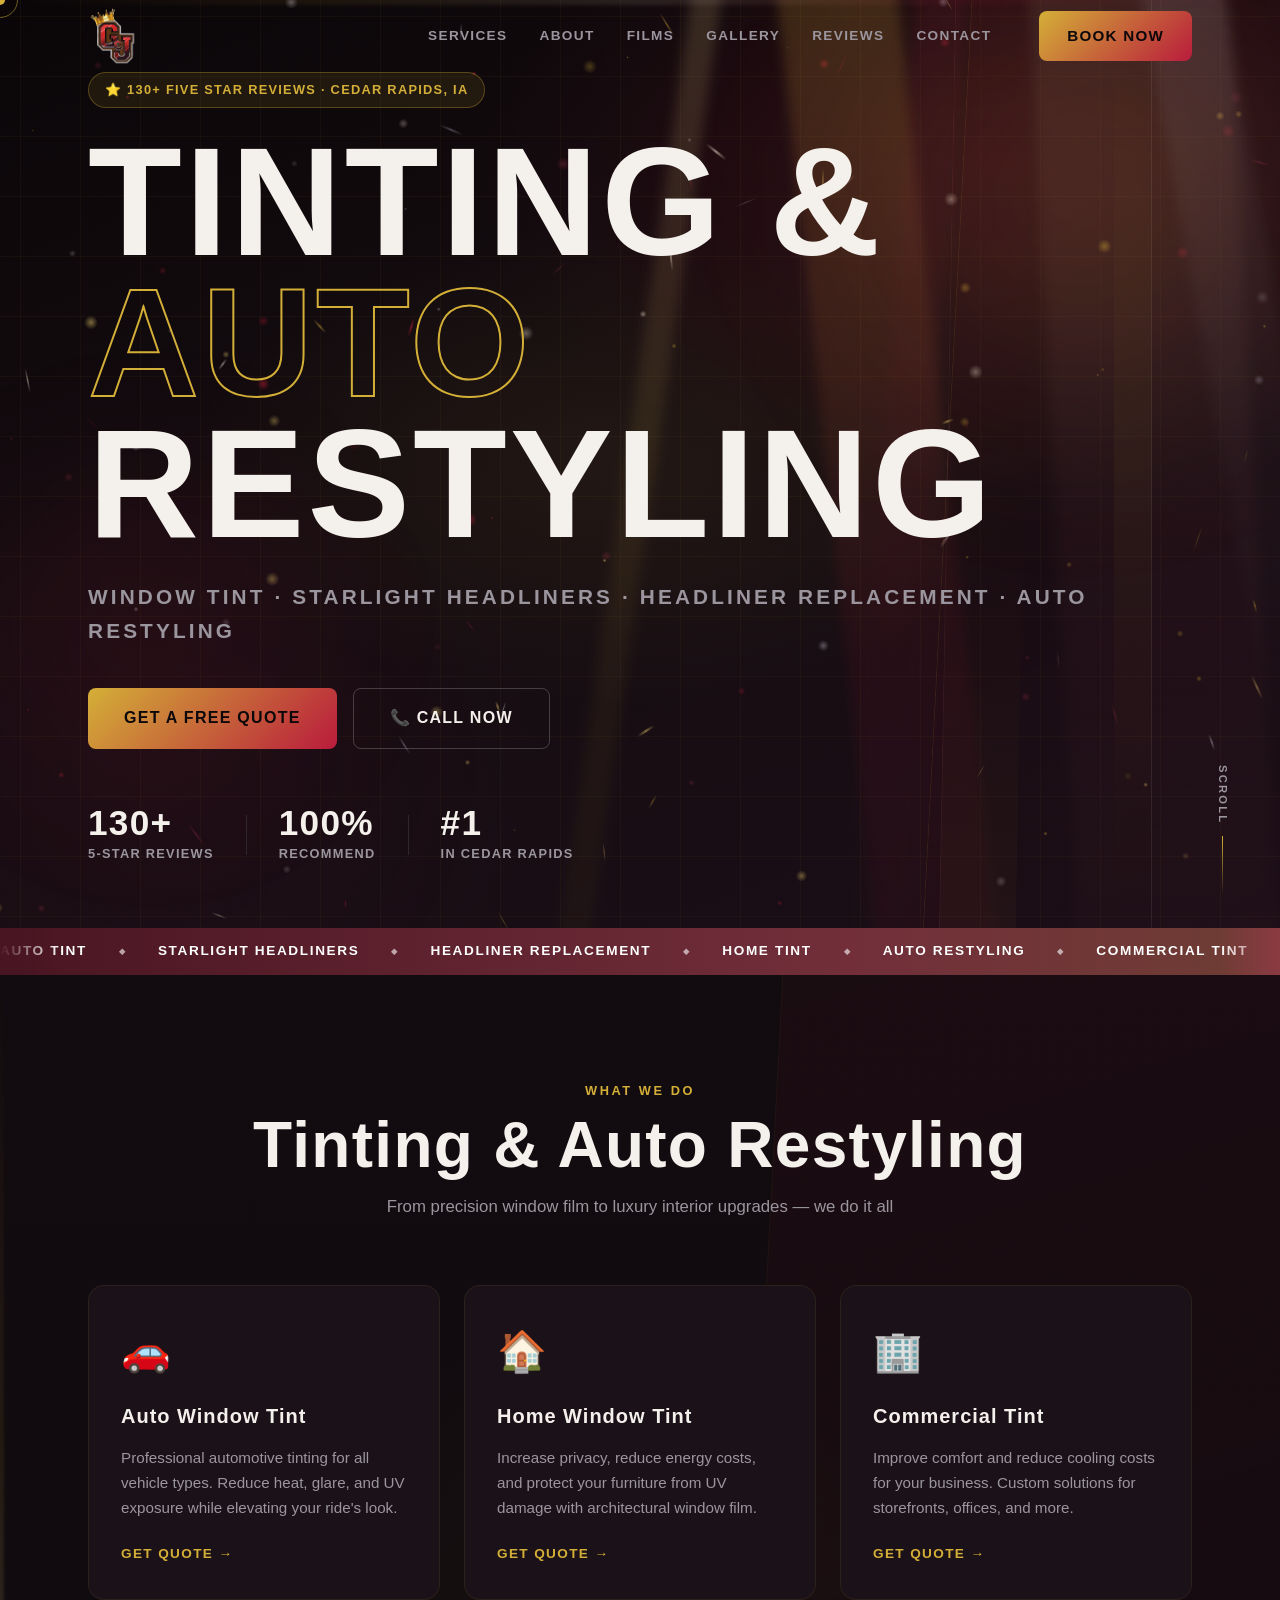
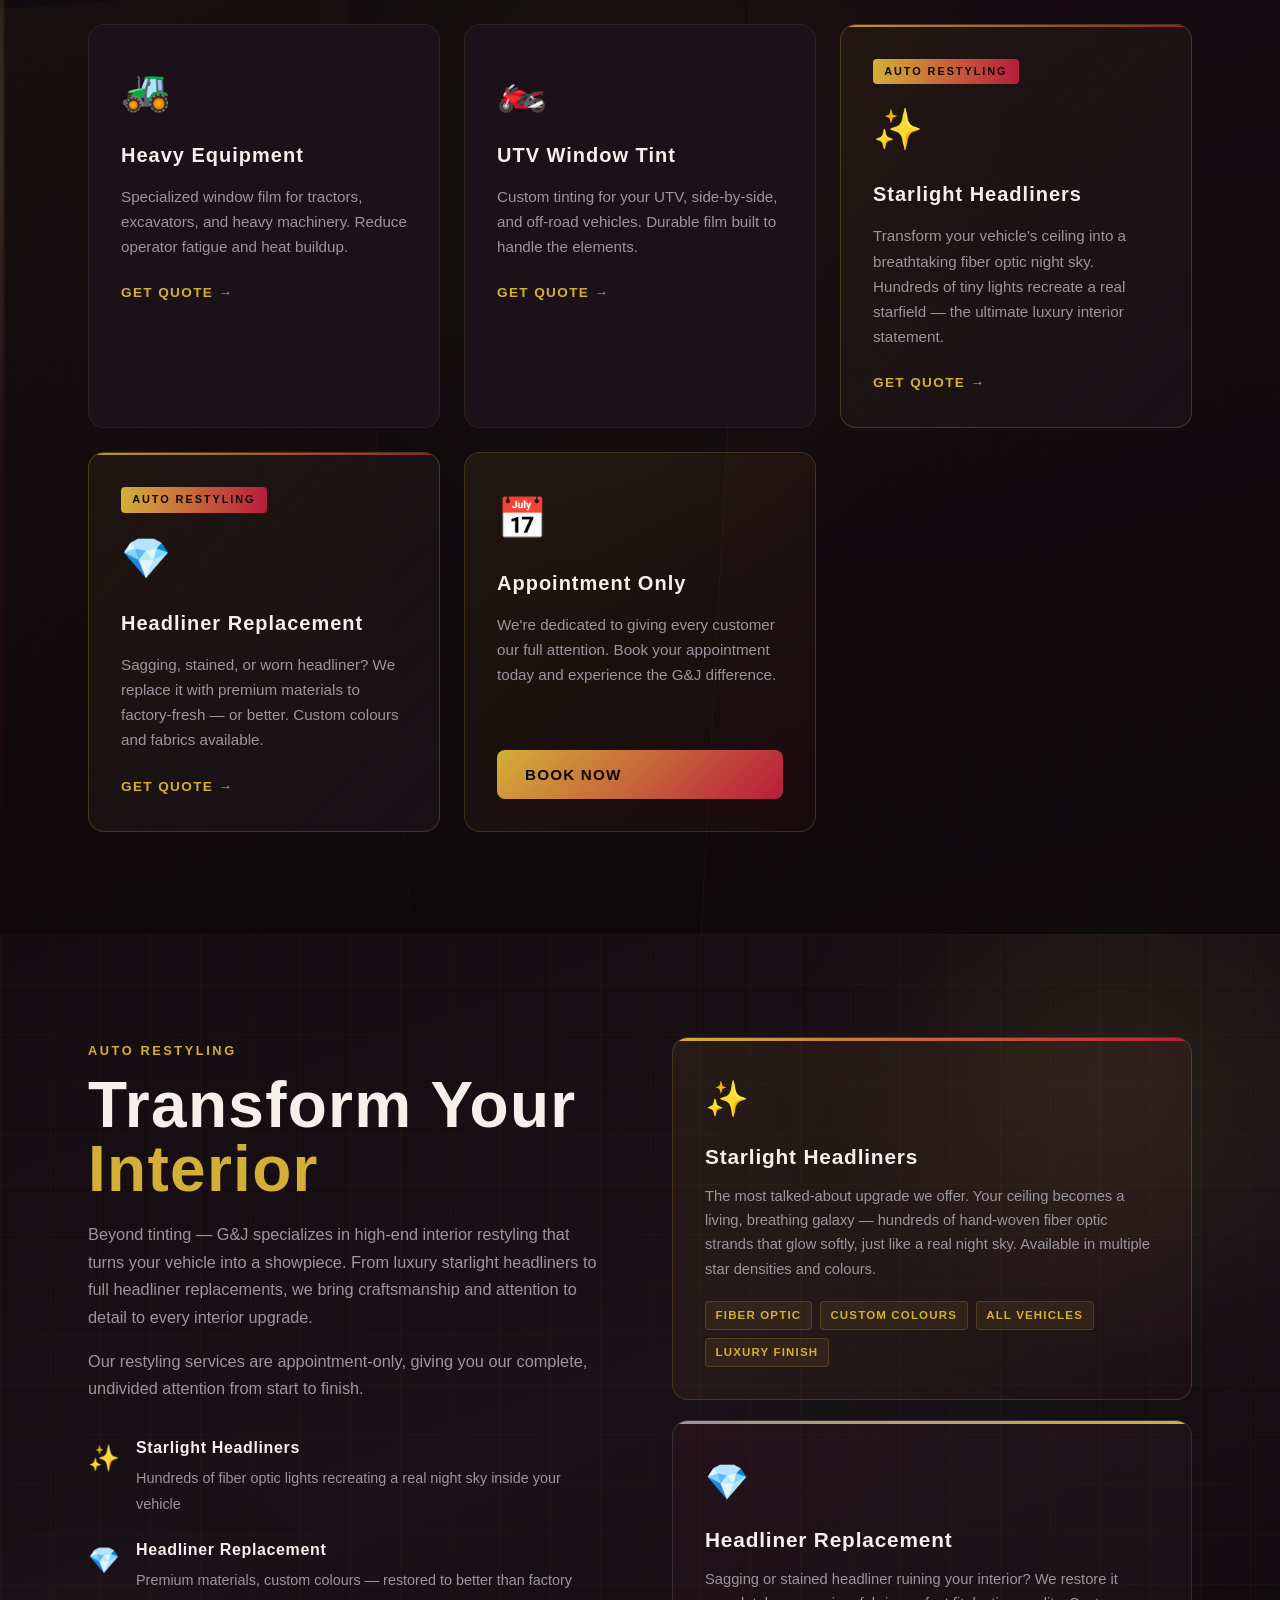
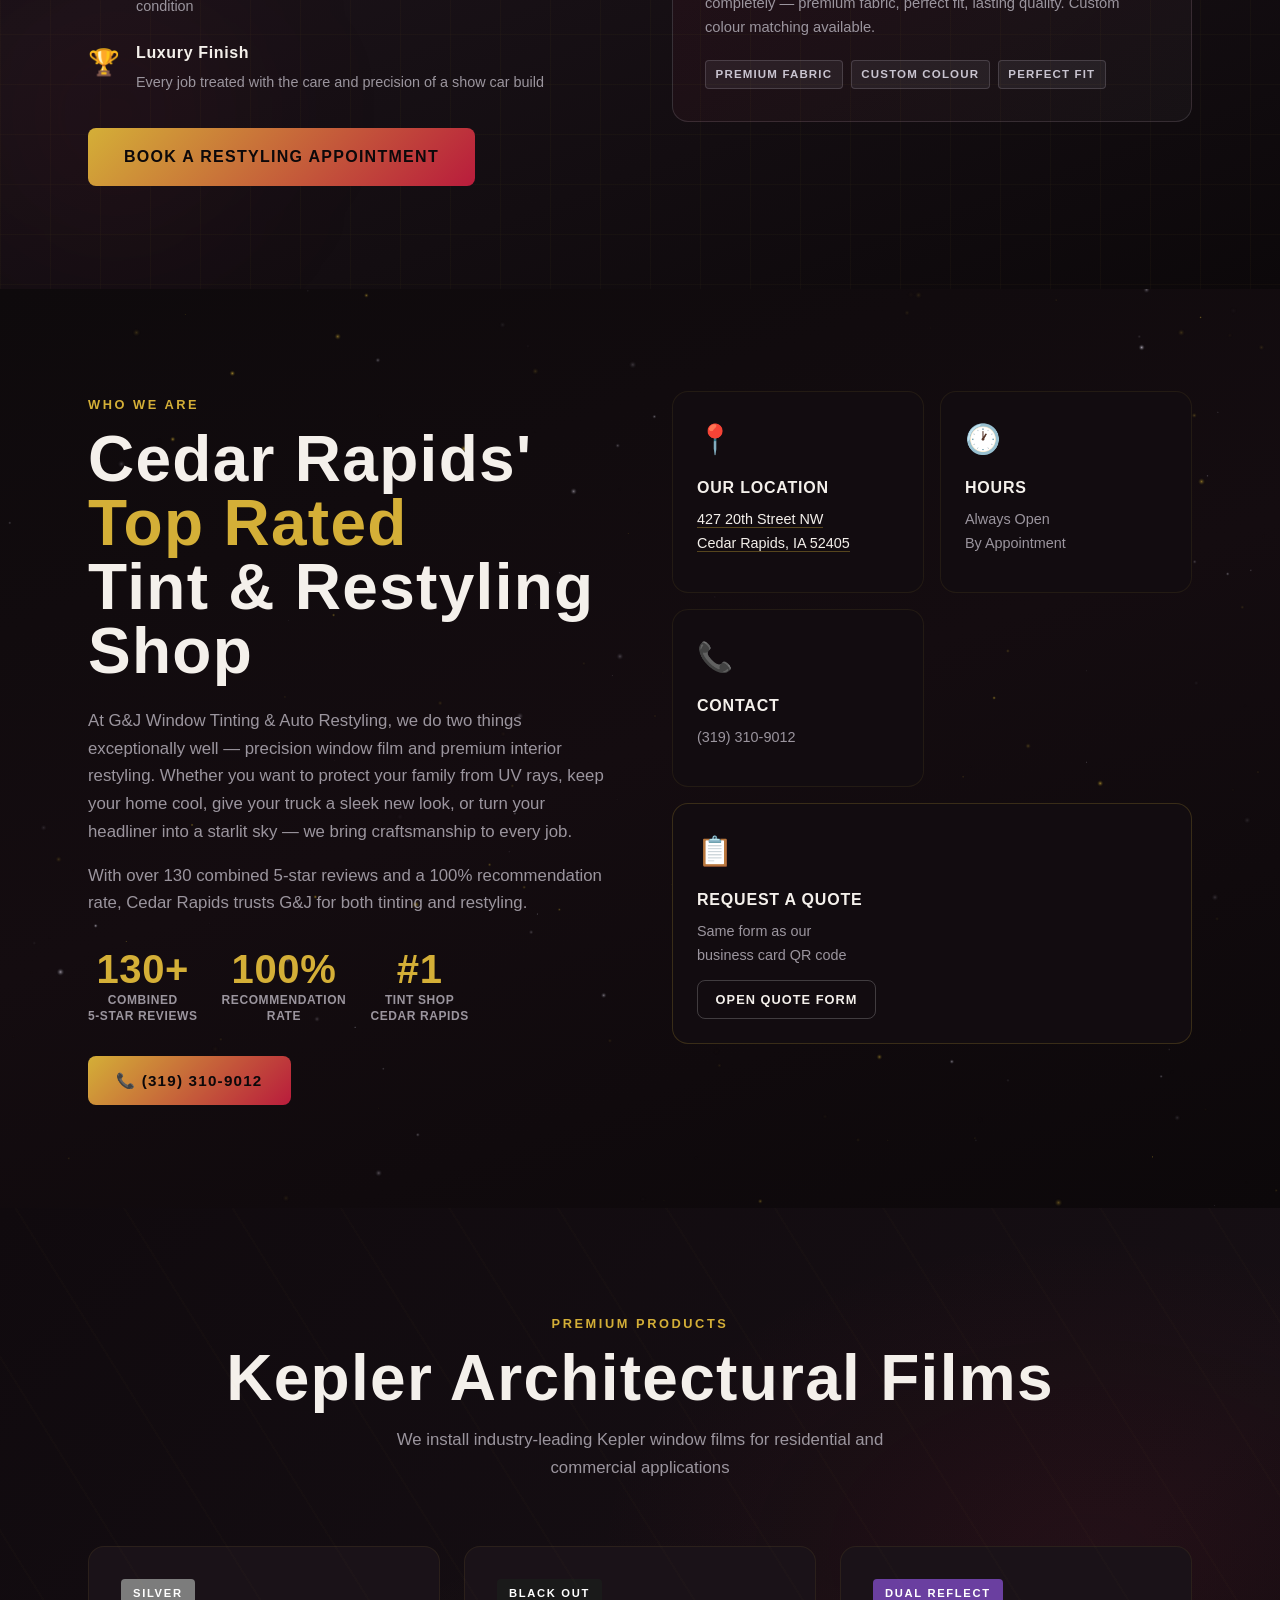
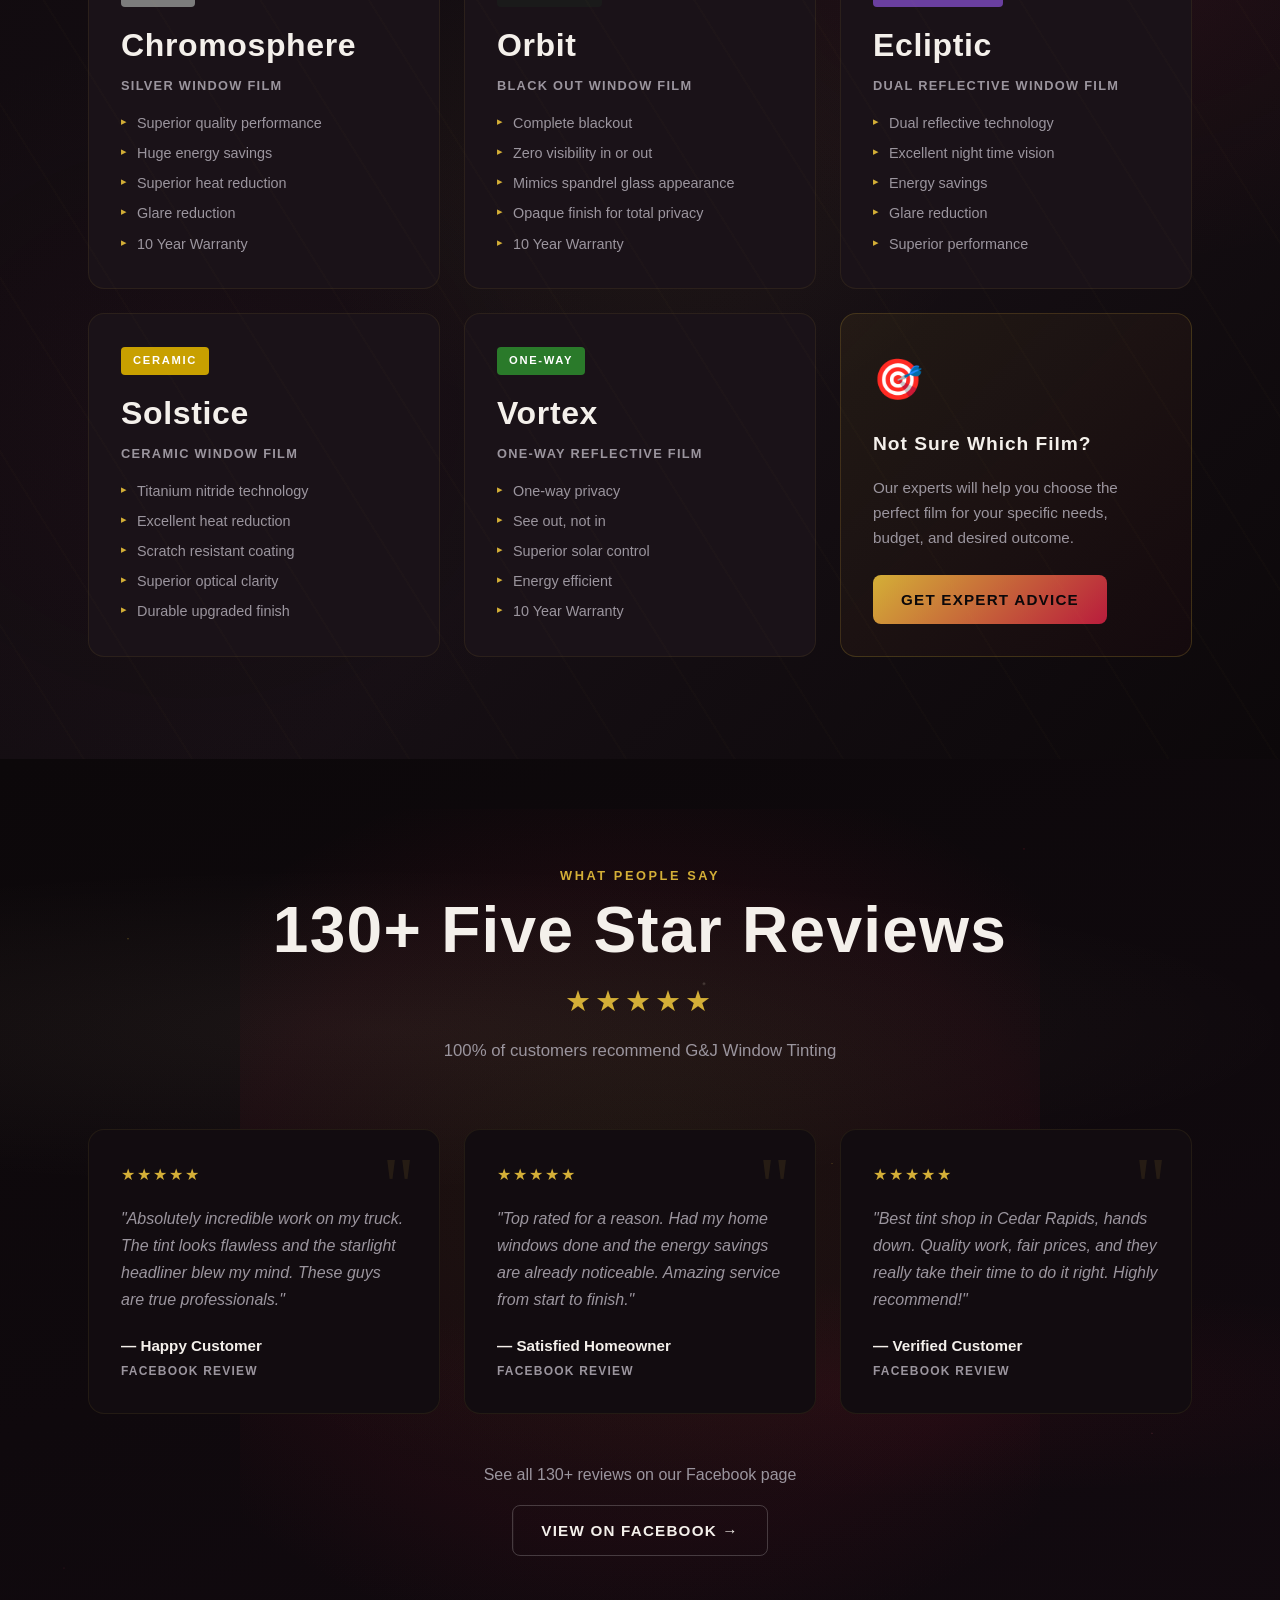
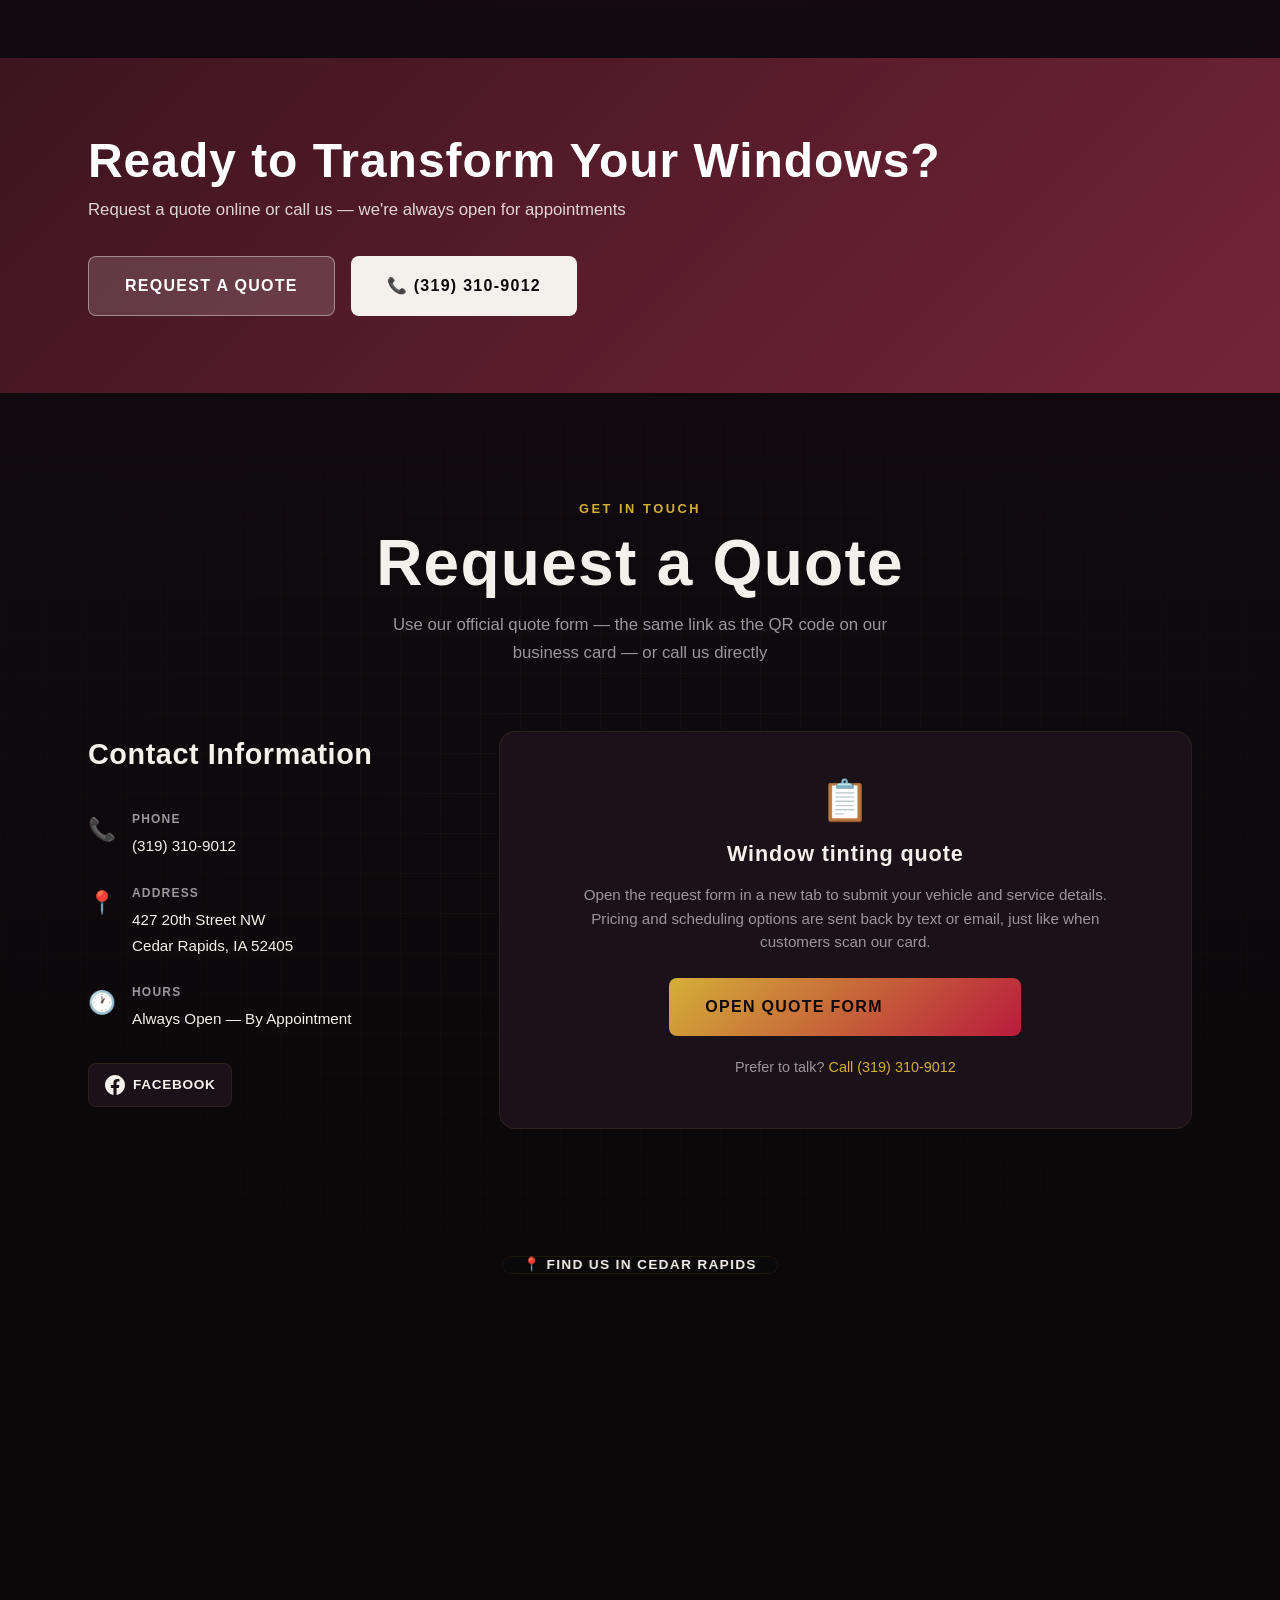
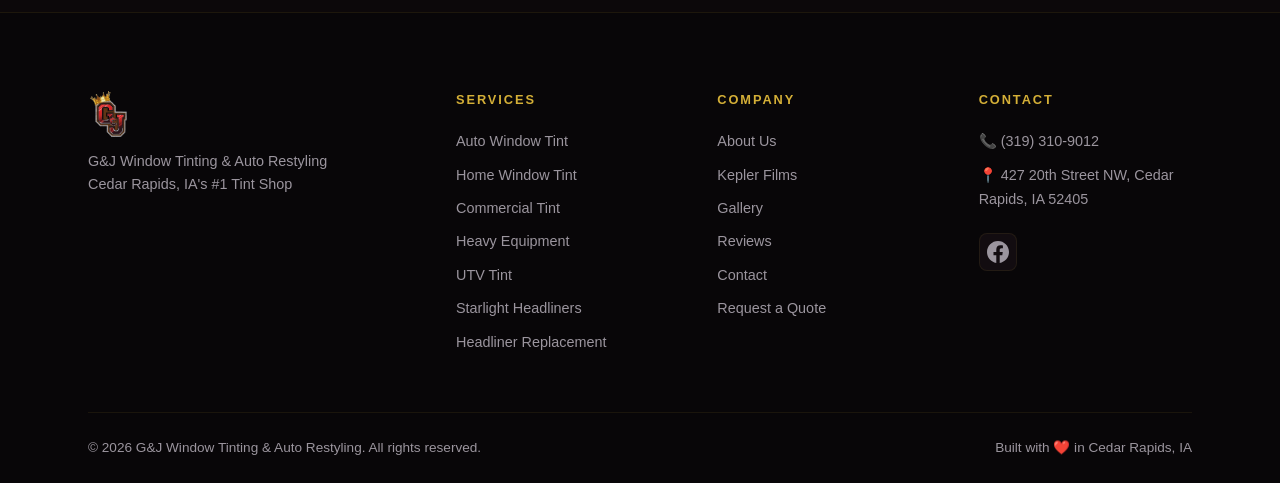
==== commit 5307d06a: "Logo img intrinsic dimensions; remove empty .contact__form ruleset - Add width=436 height=533 on log" ====
--- a/index.html
+++ b/index.html
@@ -48,7 +48,7 @@
   <!-- ======== LOADER ======== -->
   <div class="loader" id="loader">
     <div class="loader__inner">
-      <img src="/images/logo.png" alt="" class="loader__logo-img" decoding="async" />
+      <img src="/images/logo.png" alt="" class="loader__logo-img" decoding="async"> 
       <div class="loader__bar"><div class="loader__fill"></div></div>
     </div>
   </div>
@@ -61,9 +61,8 @@
   <header class="header" id="header">
     <div class="header__inner">
       <a href="#hero" class="header__logo">
-        <img src="/images/logo.png" alt="G&J Window Tinting" class="header__logo-img" decoding="async" />
-      </a>
-
+        <img src="/images/logo.png" alt="G&amp;J Window Tinting" class="header__logo-img" decoding="async">
+            </a>
       <nav class="header__nav" id="nav">
         <a href="#services">Services</a>
         <a href="#about">About</a>
@@ -601,7 +600,7 @@
     <div class="container">
       <div class="footer__inner">
         <div class="footer__brand">
-          <img src="/images/logo.png" alt="G&J Window Tinting" class="footer__logo-img" decoding="async" />
+          <img src="/images/logo.png" alt="G&J Window Tinting" class="footer__logo-img" width="436" height="533" decoding="async" />
           <p>G&J Window Tinting & Auto Restyling</p>
           <p>Cedar Rapids, IA's #1 Tint Shop</p>
         </div>
--- a/css/style.css
+++ b/css/style.css
@@ -909,7 +909,6 @@
 }
 .contact__social-btn:hover { border-color: var(--clr-accent); color: var(--clr-accent); }
 
-.contact__form { }
 .form-wrapper {
   background: var(--clr-bg-3);
   border: 1px solid var(--clr-border);
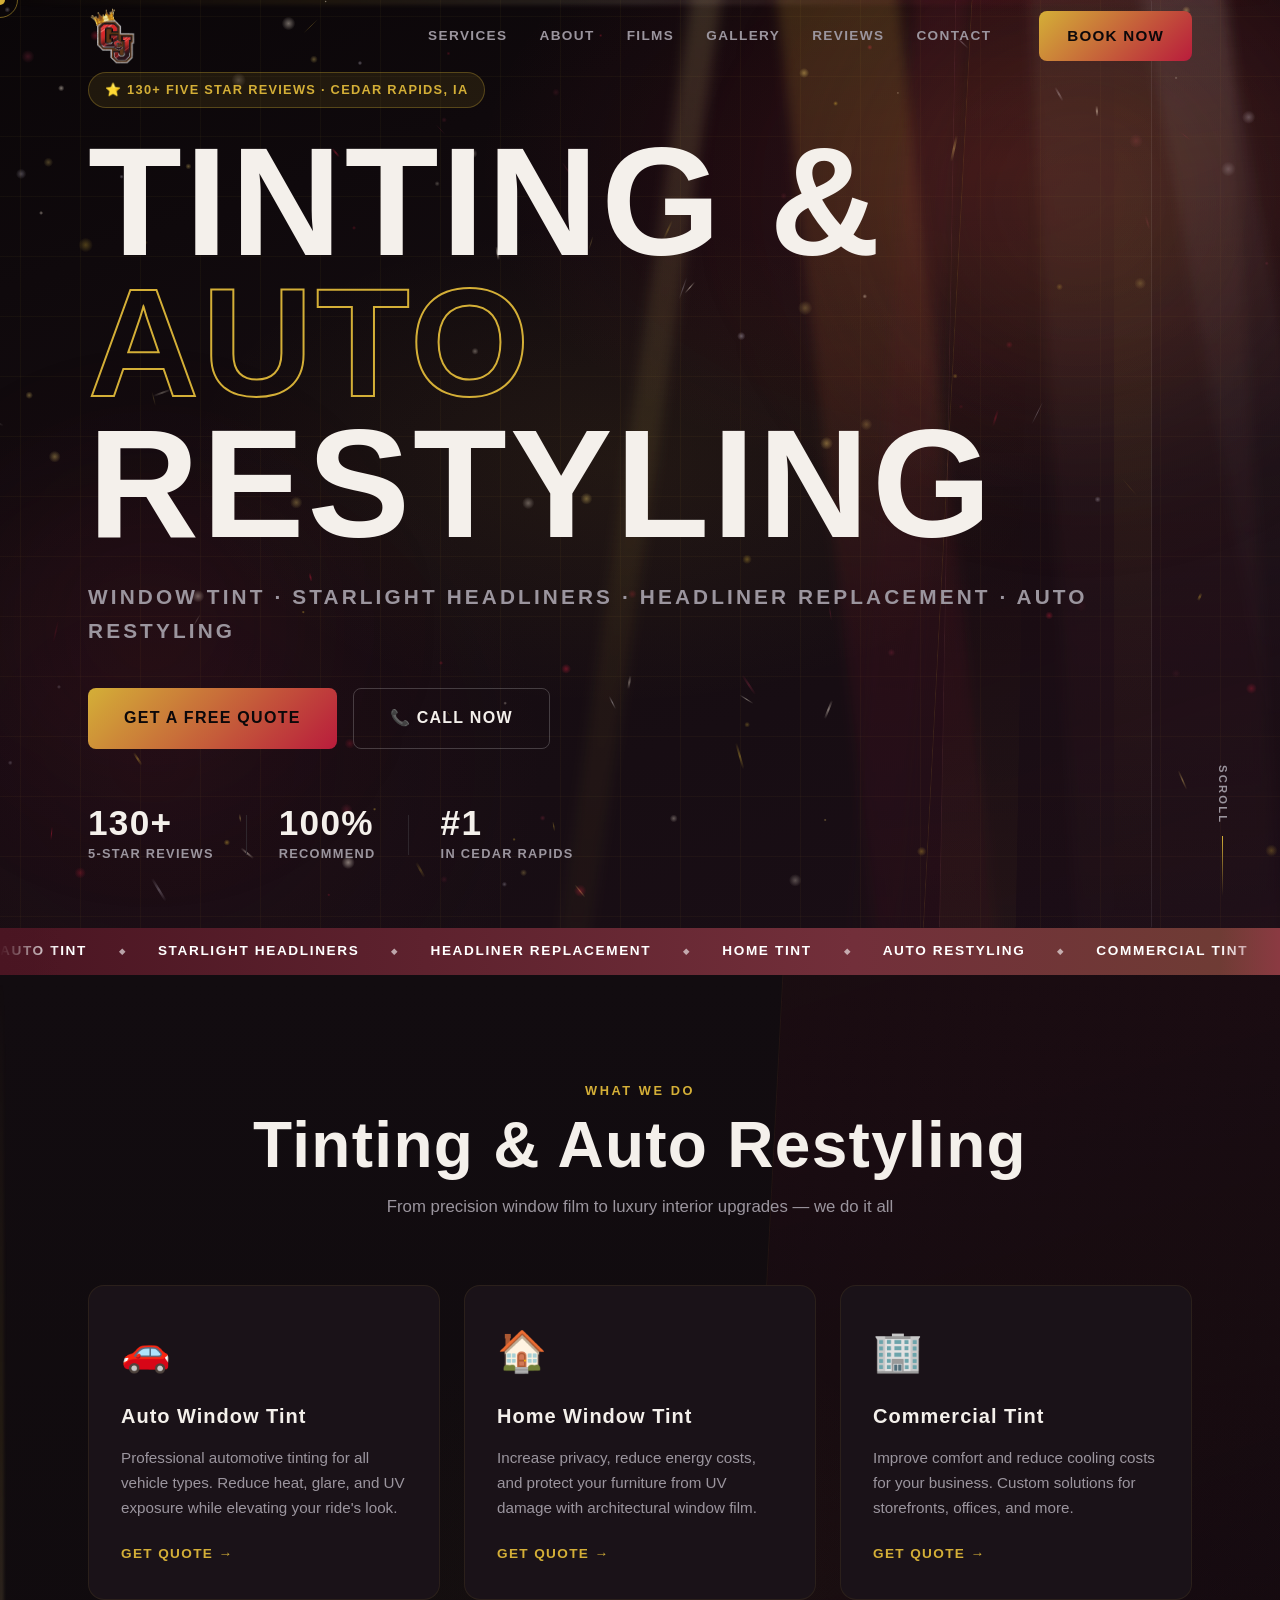
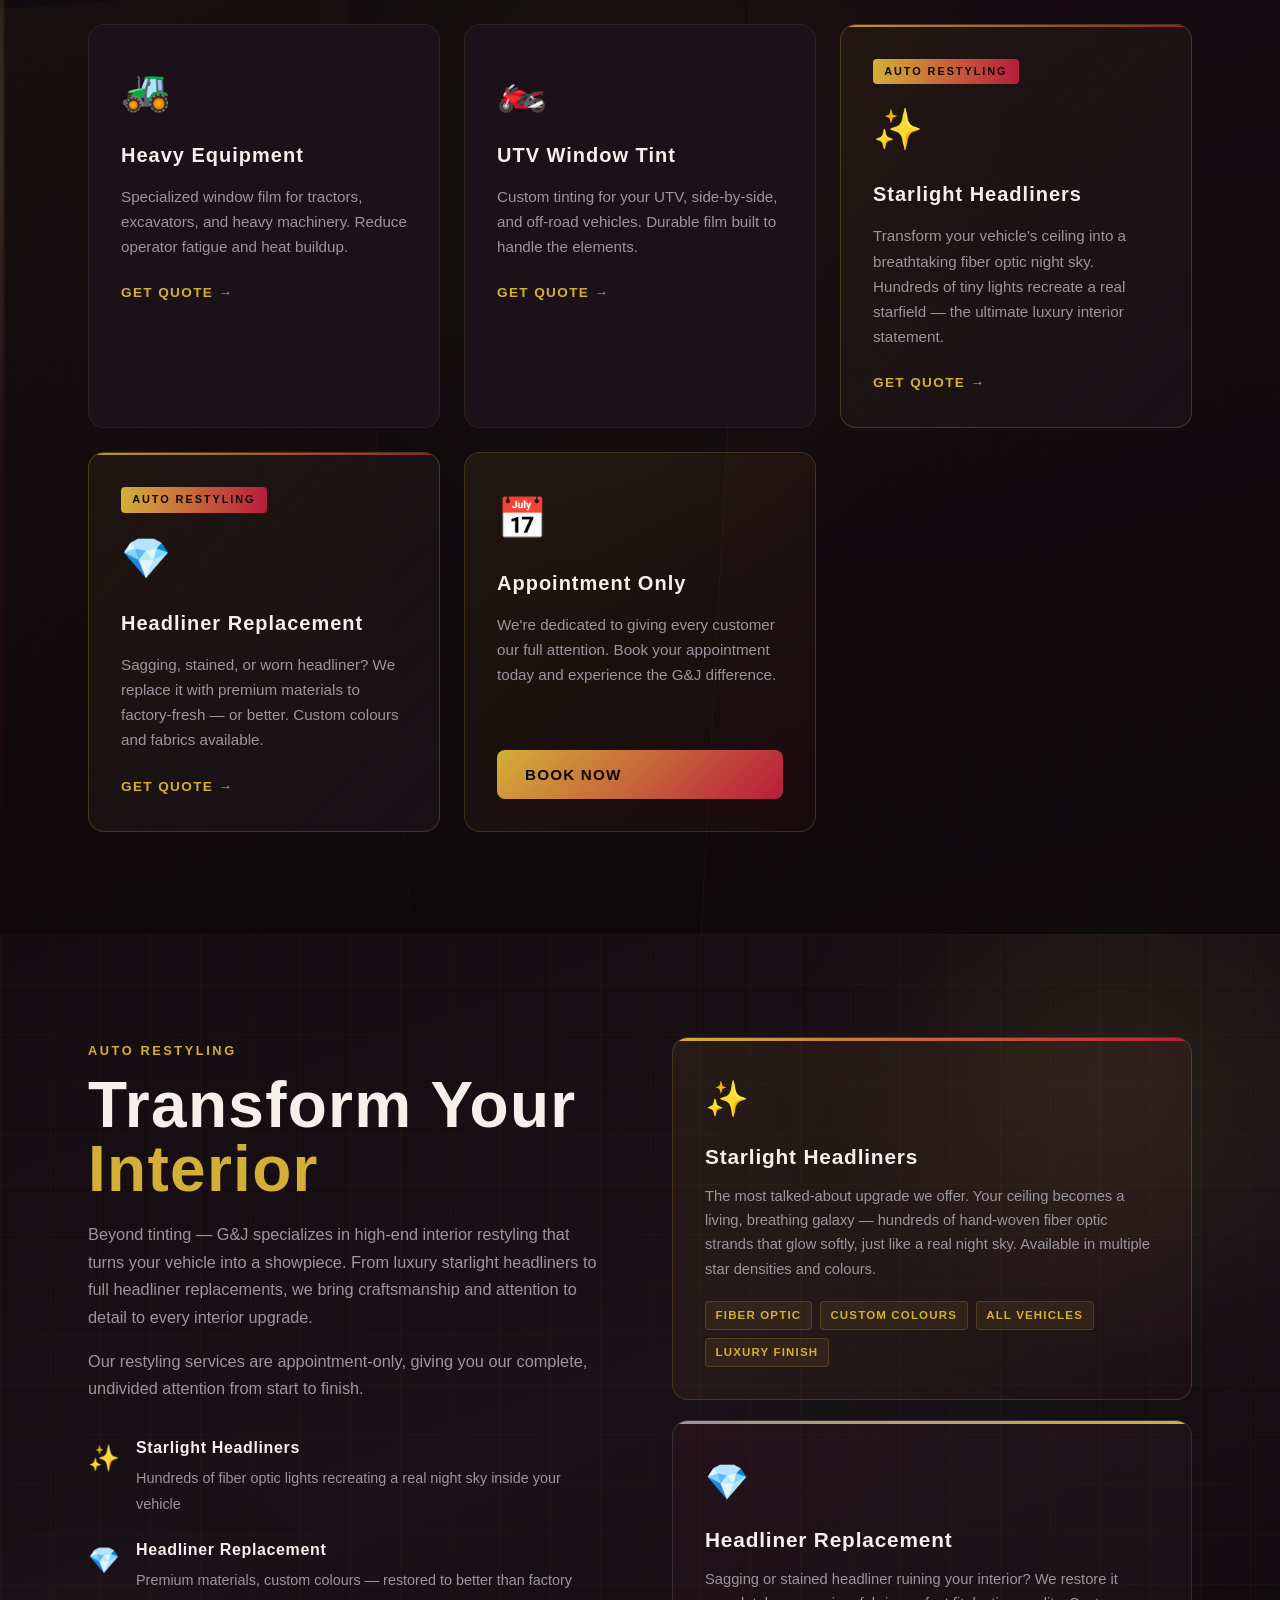
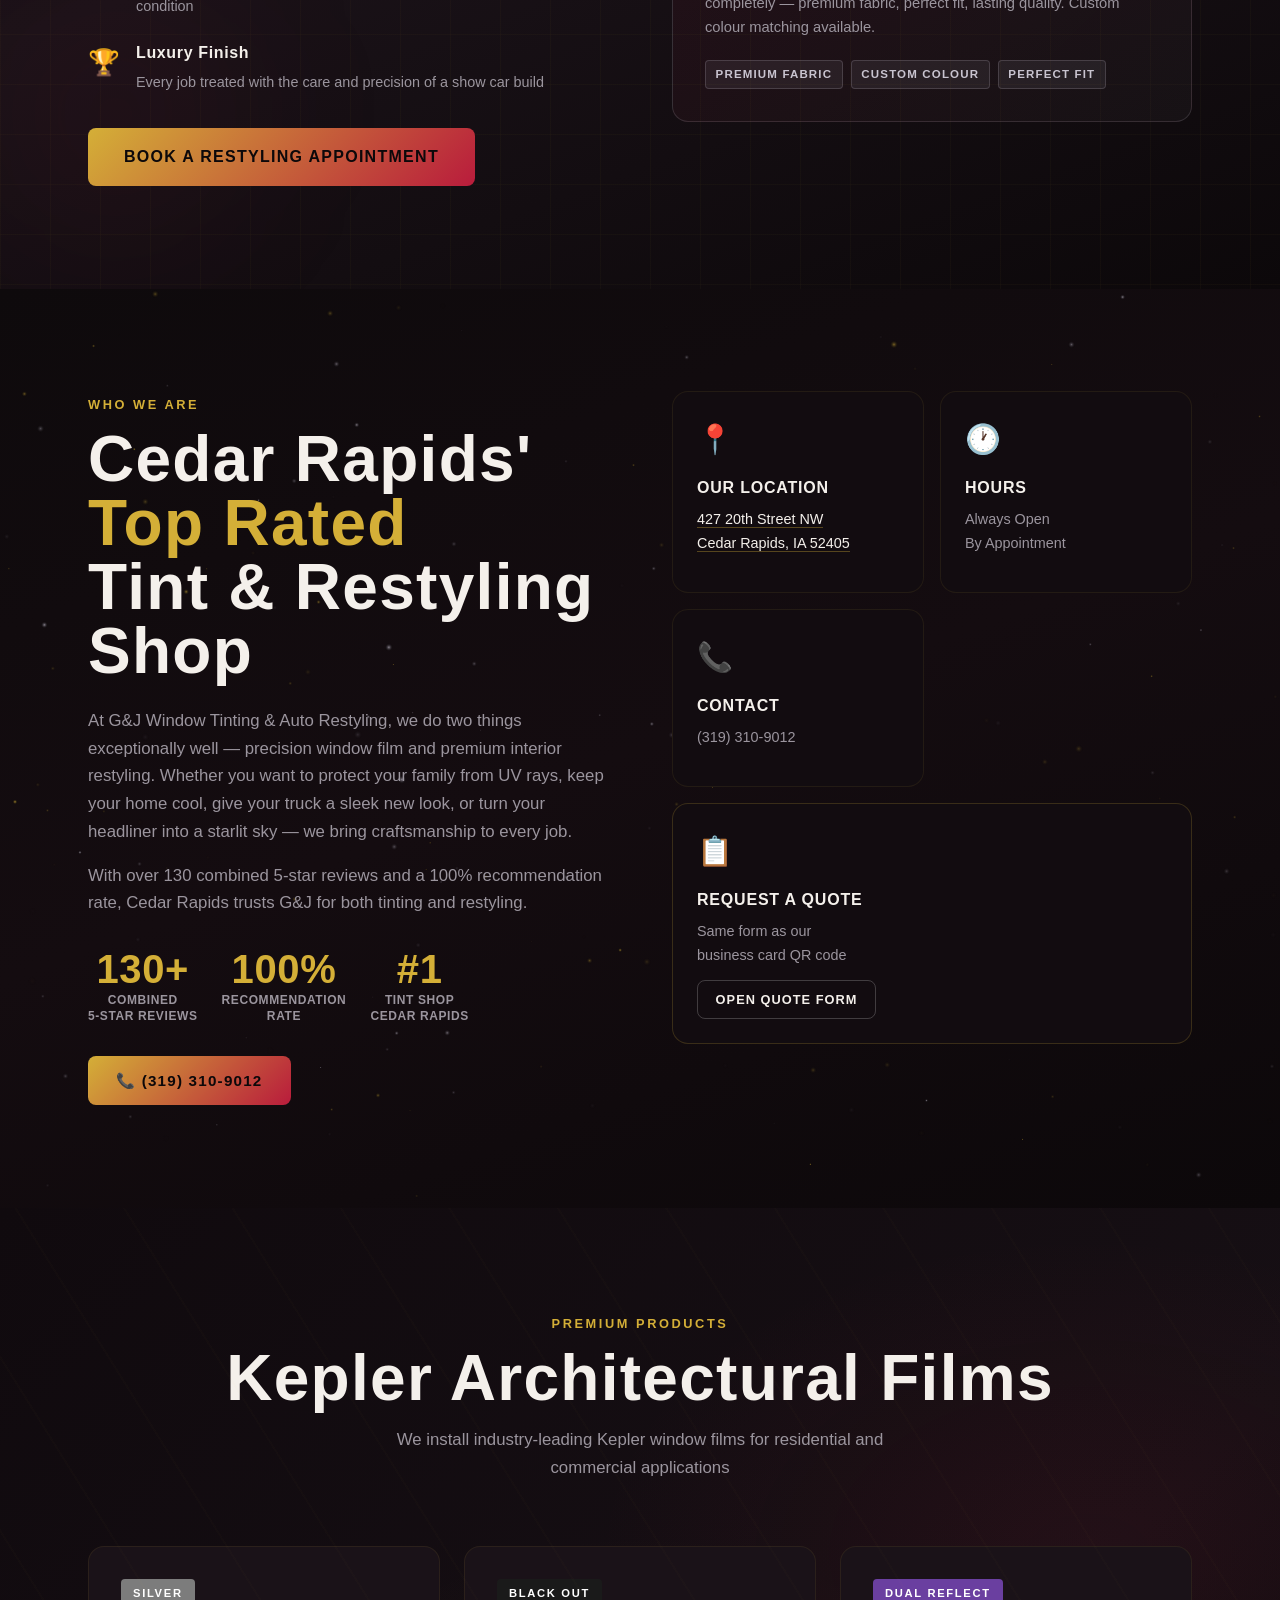
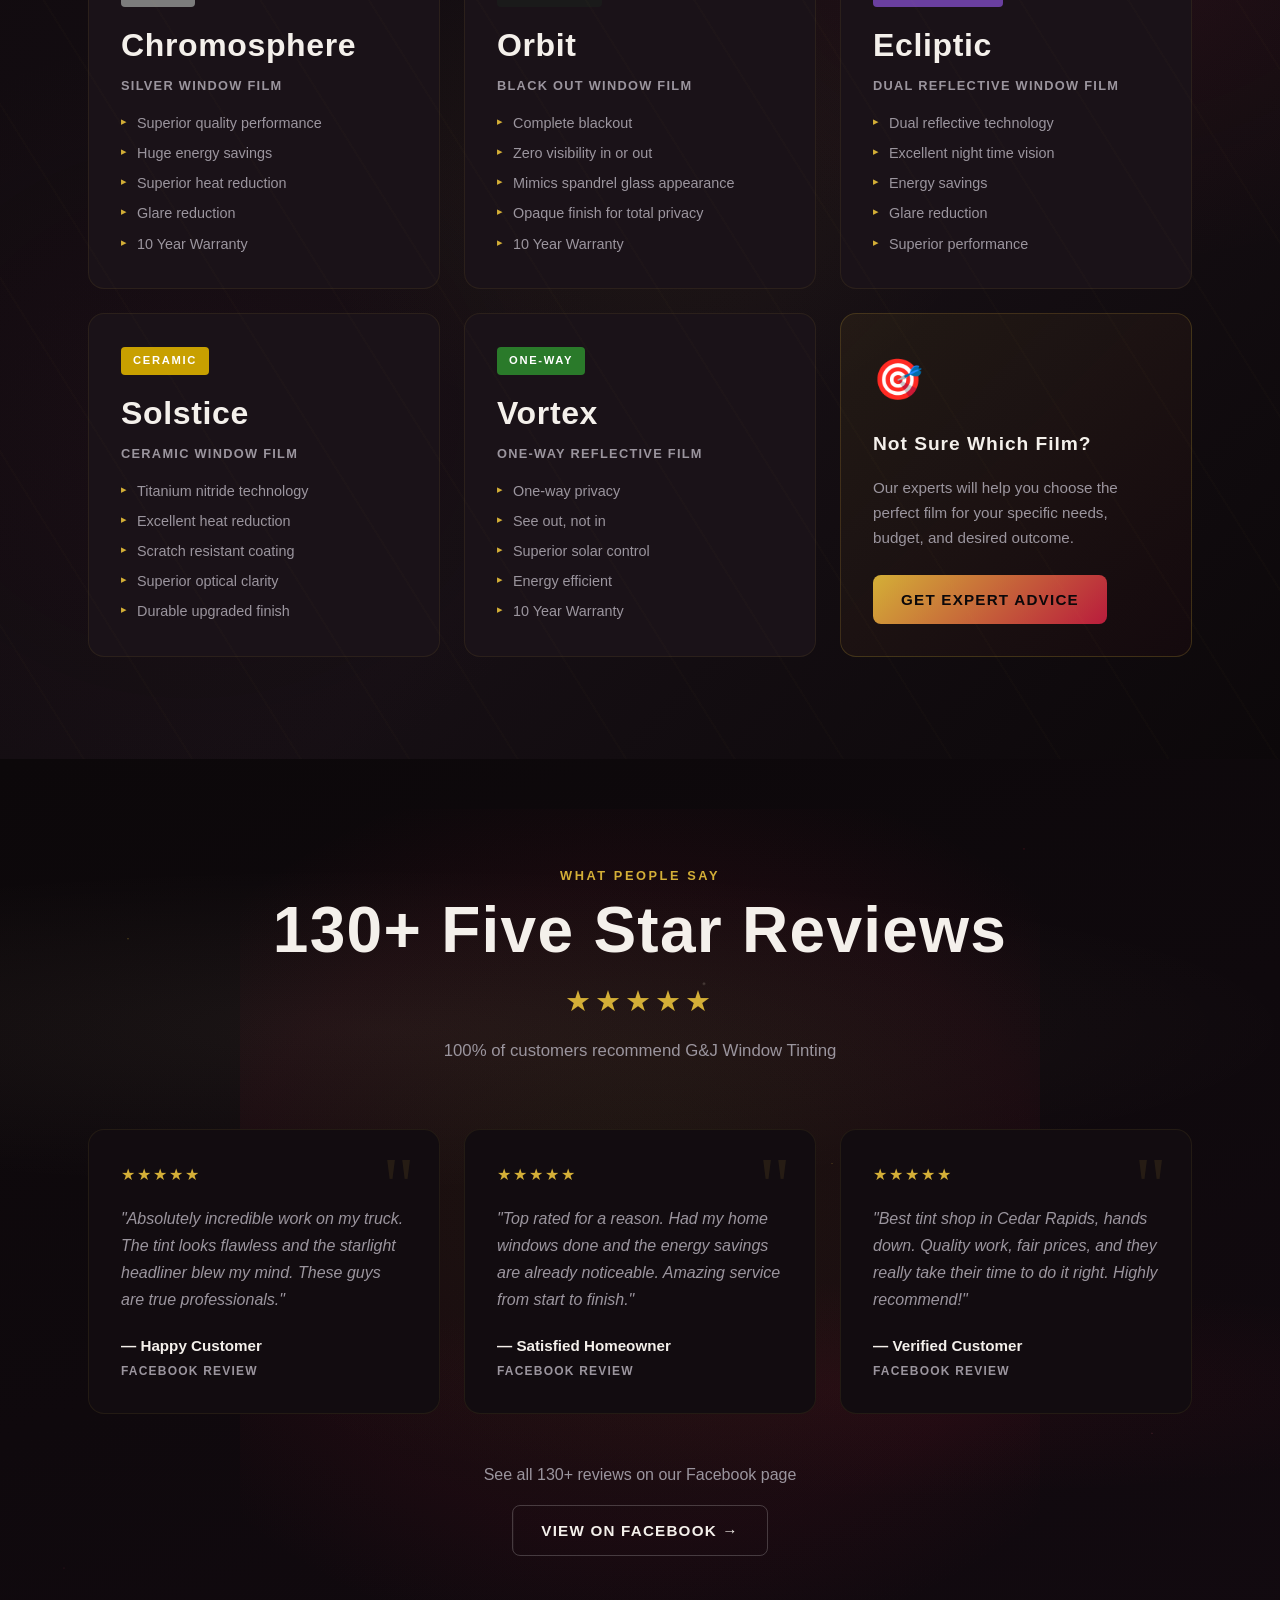
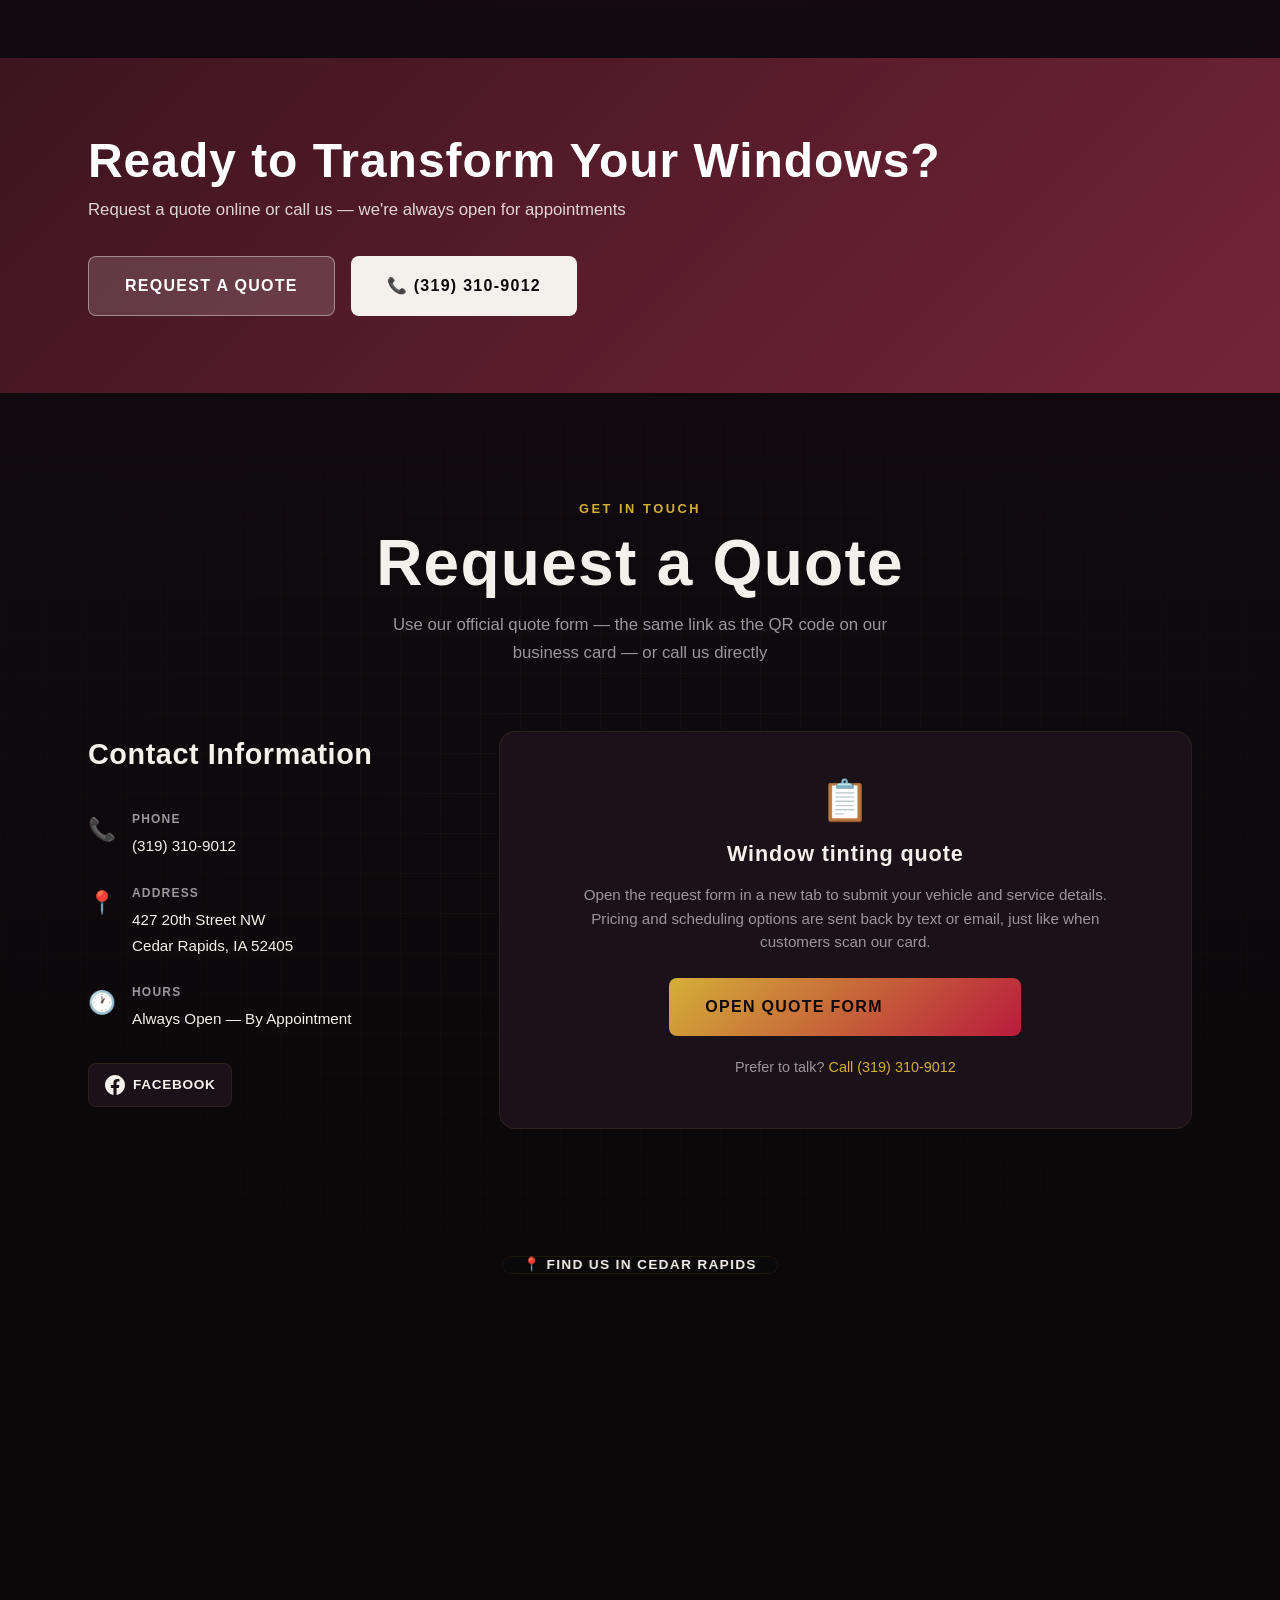
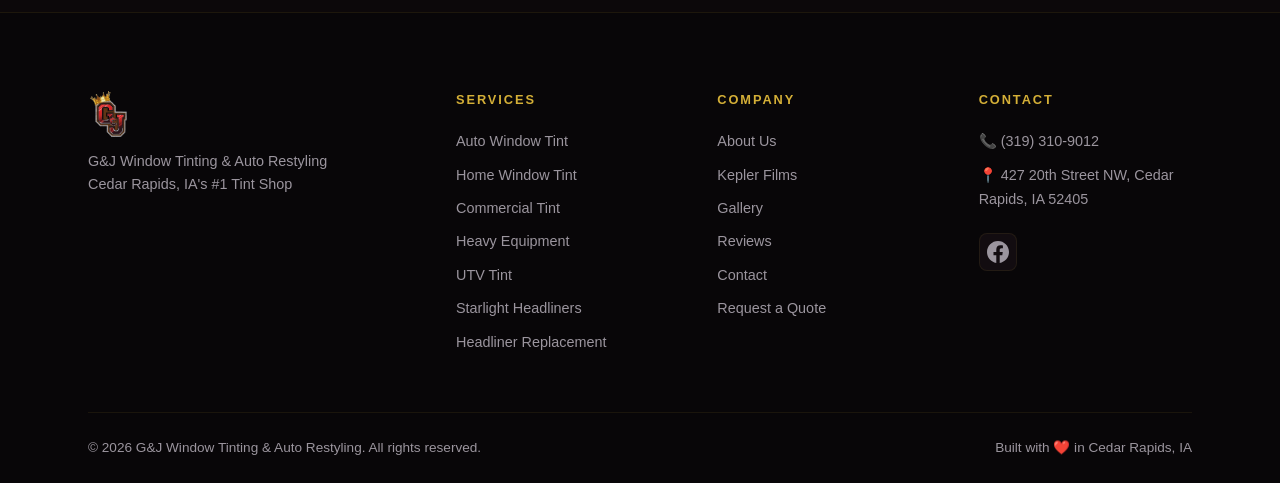
==== commit 3f0e2ff7: "Fix unstyled index on deep paths: root-relative CSS/JS, logo max-height - Use /css and /js URLs on i" ====
--- a/index.html
+++ b/index.html
@@ -40,15 +40,15 @@
   <!-- Cache Control -->
   <meta http-equiv="Cache-Control" content="public, max-age=86400" />
 
-  <link rel="stylesheet" href="css/style.css" />
-  <link rel="stylesheet" href="css/animations.css" />
+  <link rel="stylesheet" href="/css/style.css" />
+  <link rel="stylesheet" href="/css/animations.css" />
 </head>
 <body>
 
   <!-- ======== LOADER ======== -->
   <div class="loader" id="loader">
     <div class="loader__inner">
-      <img src="/images/logo.png" alt="" class="loader__logo-img" decoding="async"> 
+      <img src="/images/logo.png" alt="" class="loader__logo-img" width="436" height="533" decoding="async" />
       <div class="loader__bar"><div class="loader__fill"></div></div>
     </div>
   </div>
@@ -61,8 +61,8 @@
   <header class="header" id="header">
     <div class="header__inner">
       <a href="#hero" class="header__logo">
-        <img src="/images/logo.png" alt="G&amp;J Window Tinting" class="header__logo-img" decoding="async">
-            </a>
+        <img src="/images/logo.png" alt="G&amp;J Window Tinting" class="header__logo-img" width="436" height="533" decoding="async" />
+      </a>
       <nav class="header__nav" id="nav">
         <a href="#services">Services</a>
         <a href="#about">About</a>
@@ -648,7 +648,7 @@
   <!-- Back to Top -->
   <button class="back-to-top" id="backToTop" aria-label="Back to top">↑</button>
 
-  <script src="js/main.js"></script>
-  <script src="js/animations.js"></script>
+  <script src="/js/main.js"></script>
+  <script src="/js/animations.js"></script>
 </body>
 </html>
--- a/css/style.css
+++ b/css/style.css
@@ -261,6 +261,7 @@
 }
 .header__logo-img {
   height: 45px;
+  max-height: 45px;
   width: auto;
   display: block;
   flex-shrink: 0;
@@ -269,6 +270,7 @@
 @media (min-width: 640px) {
   .header__logo-img {
     height: 60px;
+    max-height: 60px;
   }
 }
 
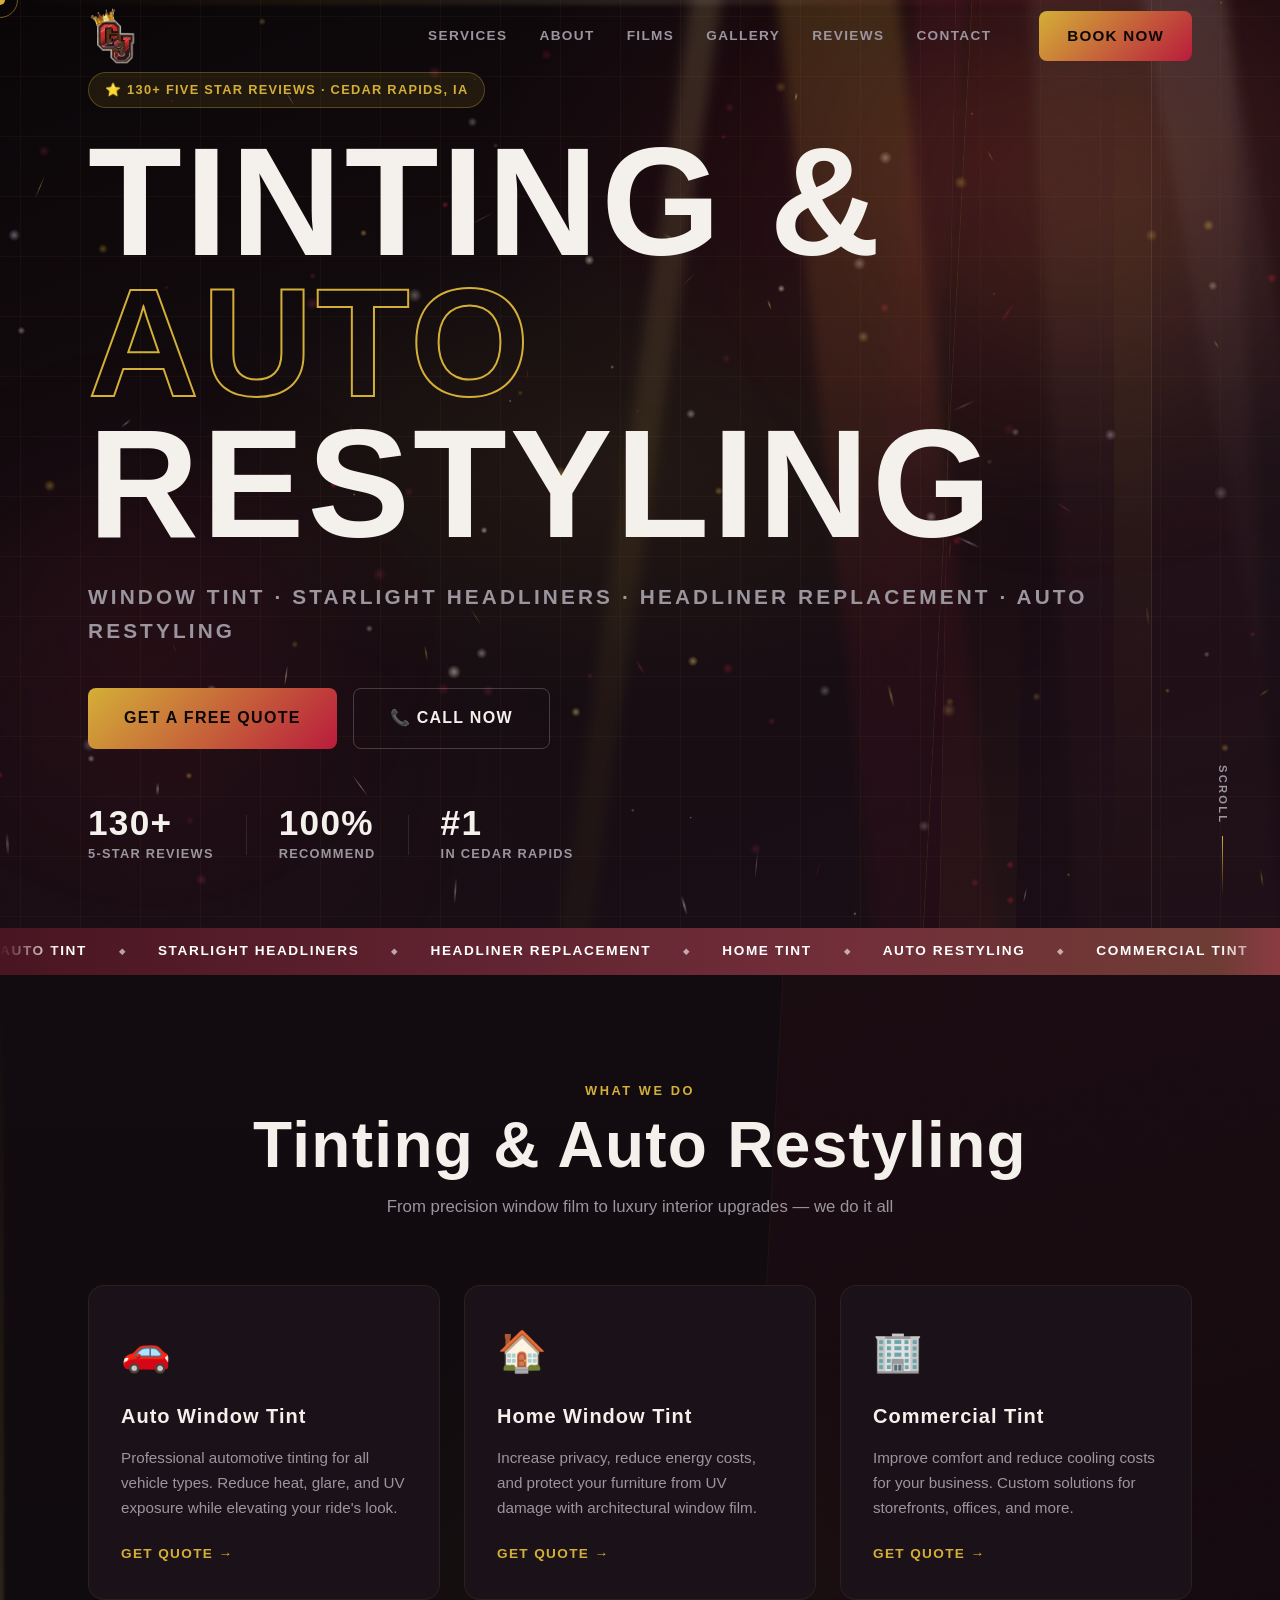
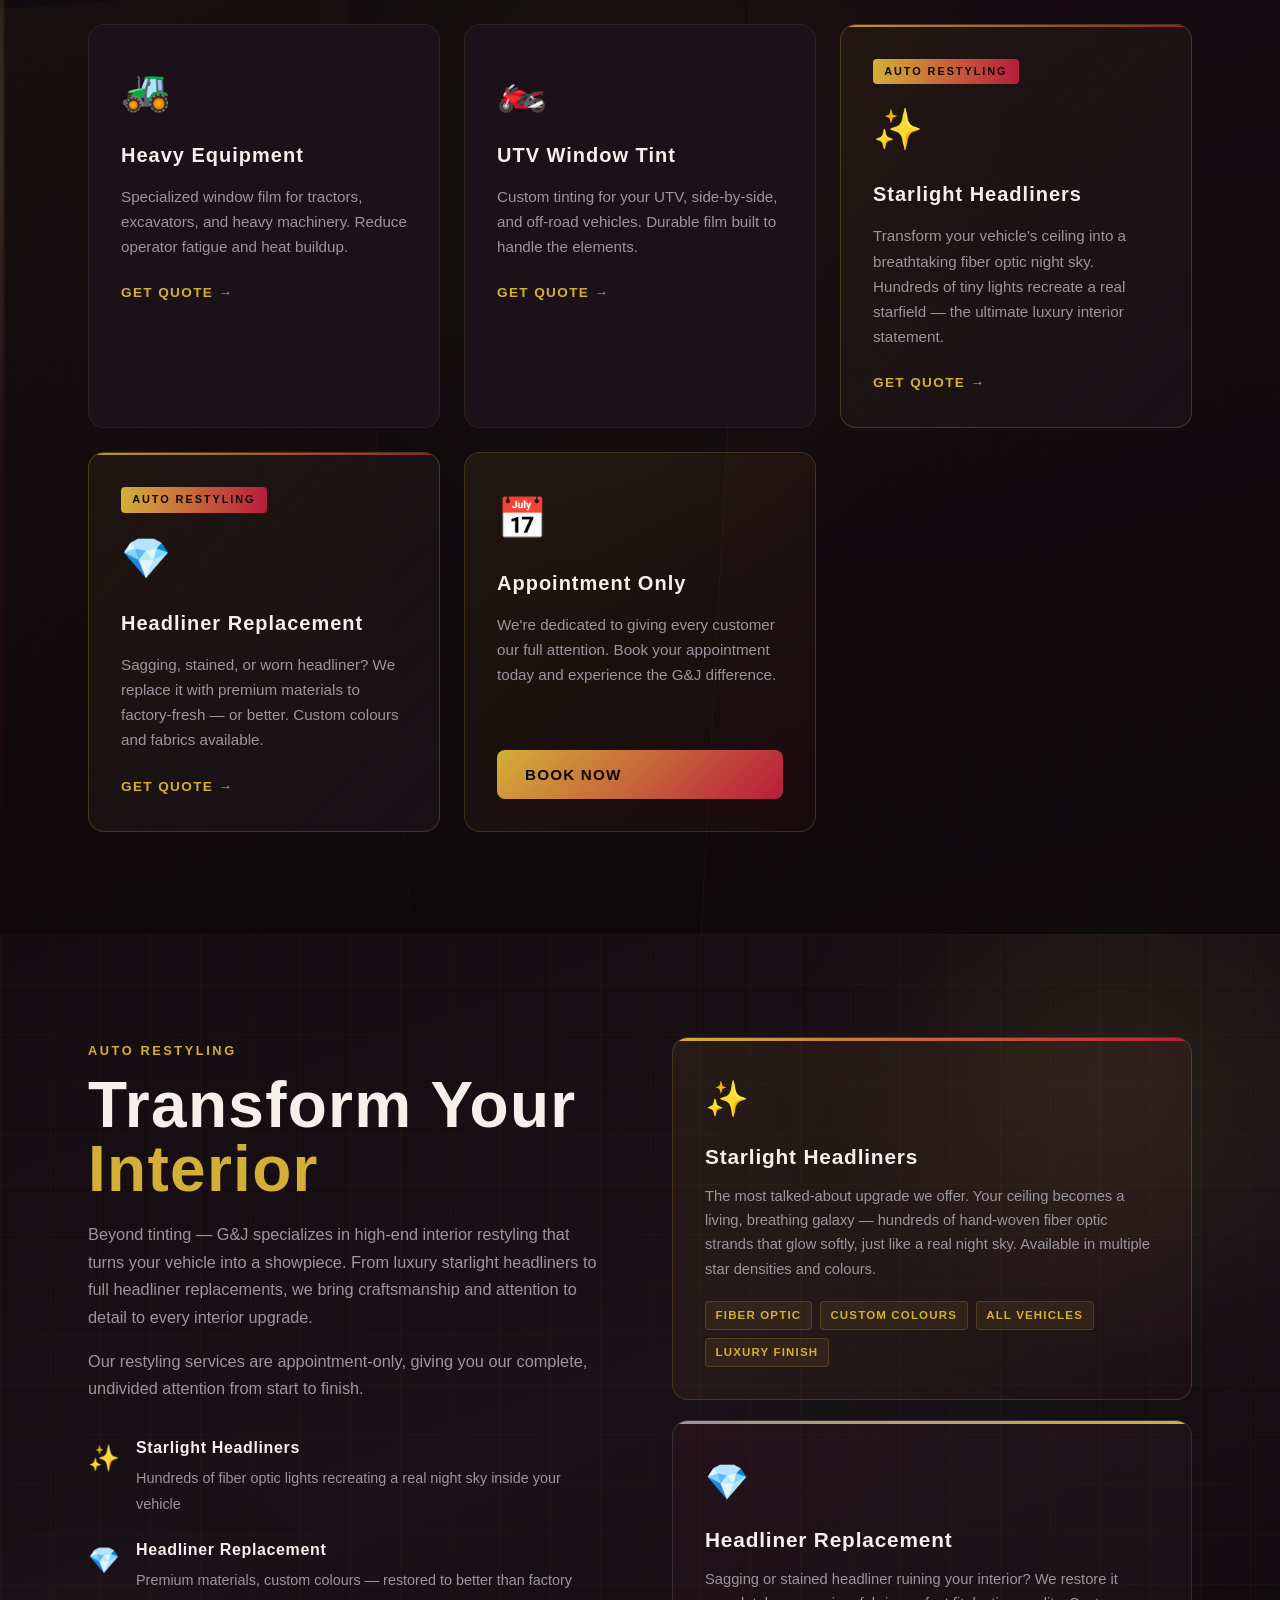
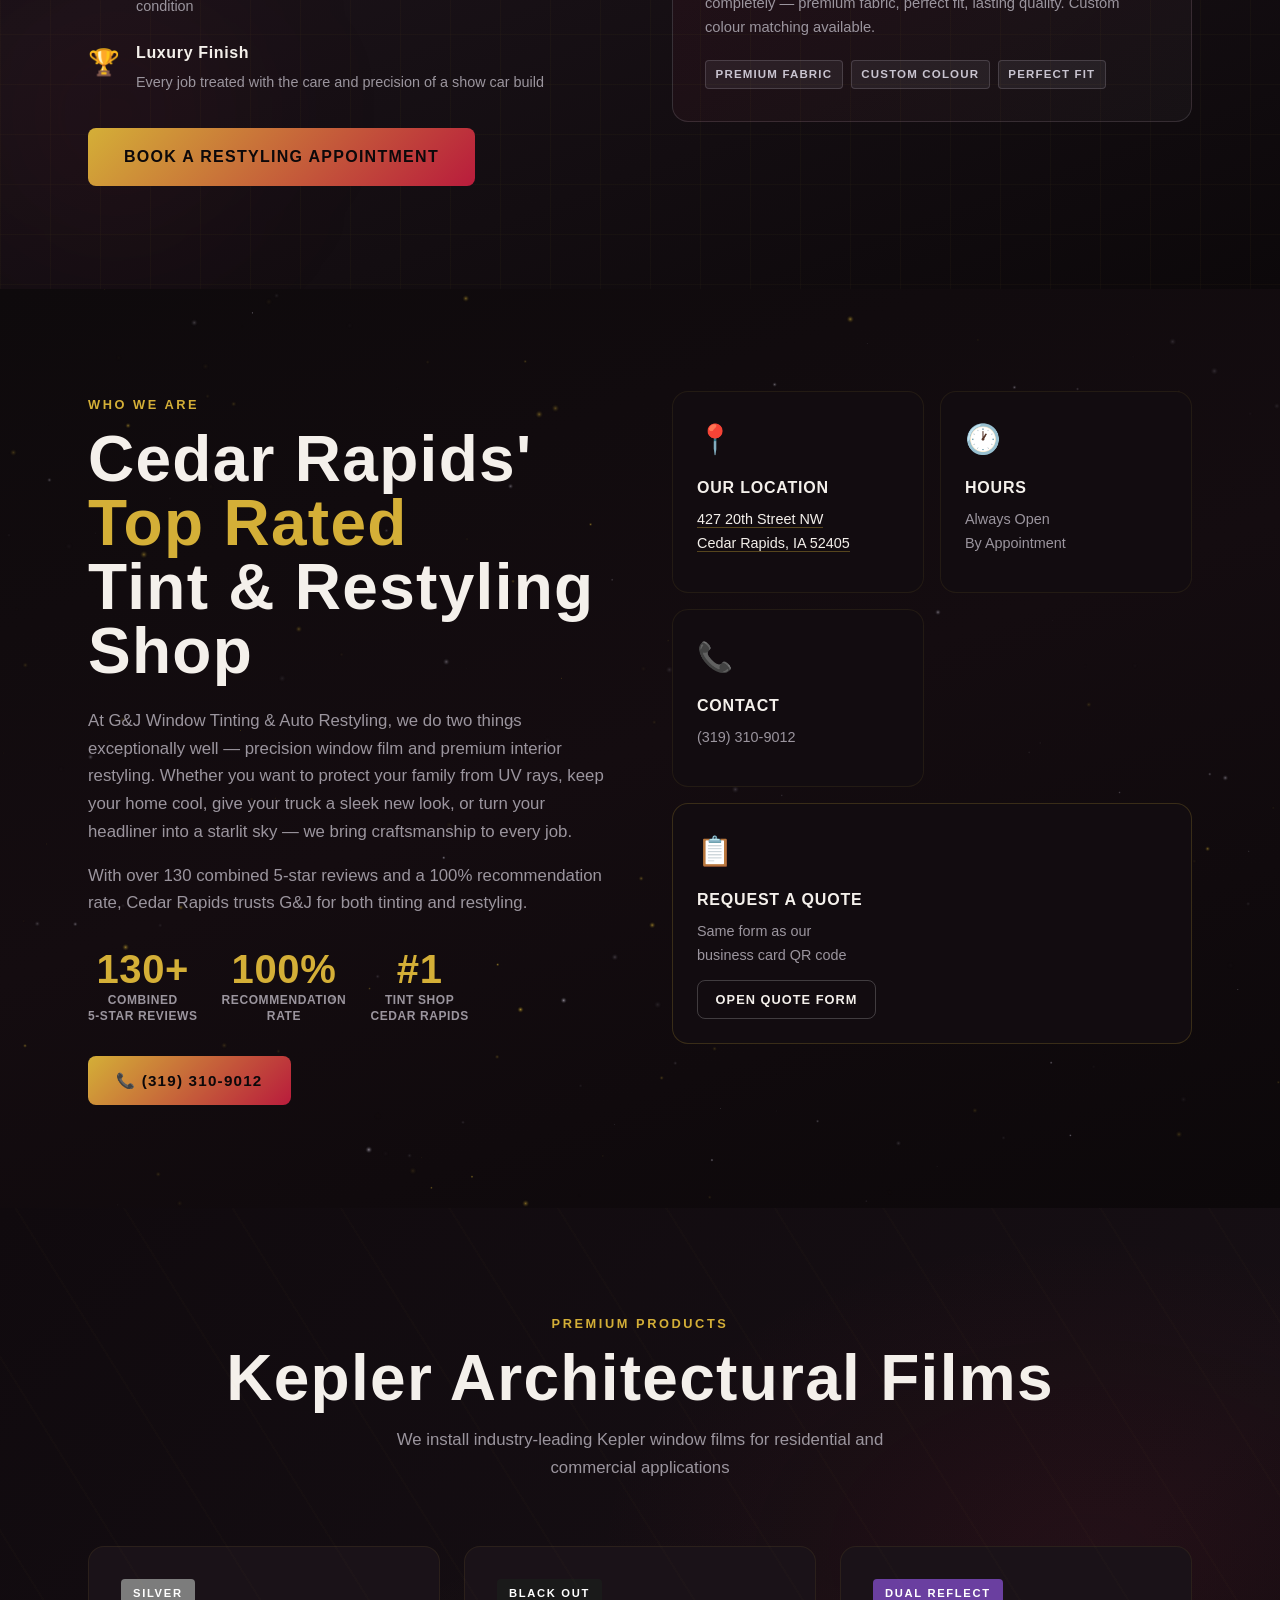
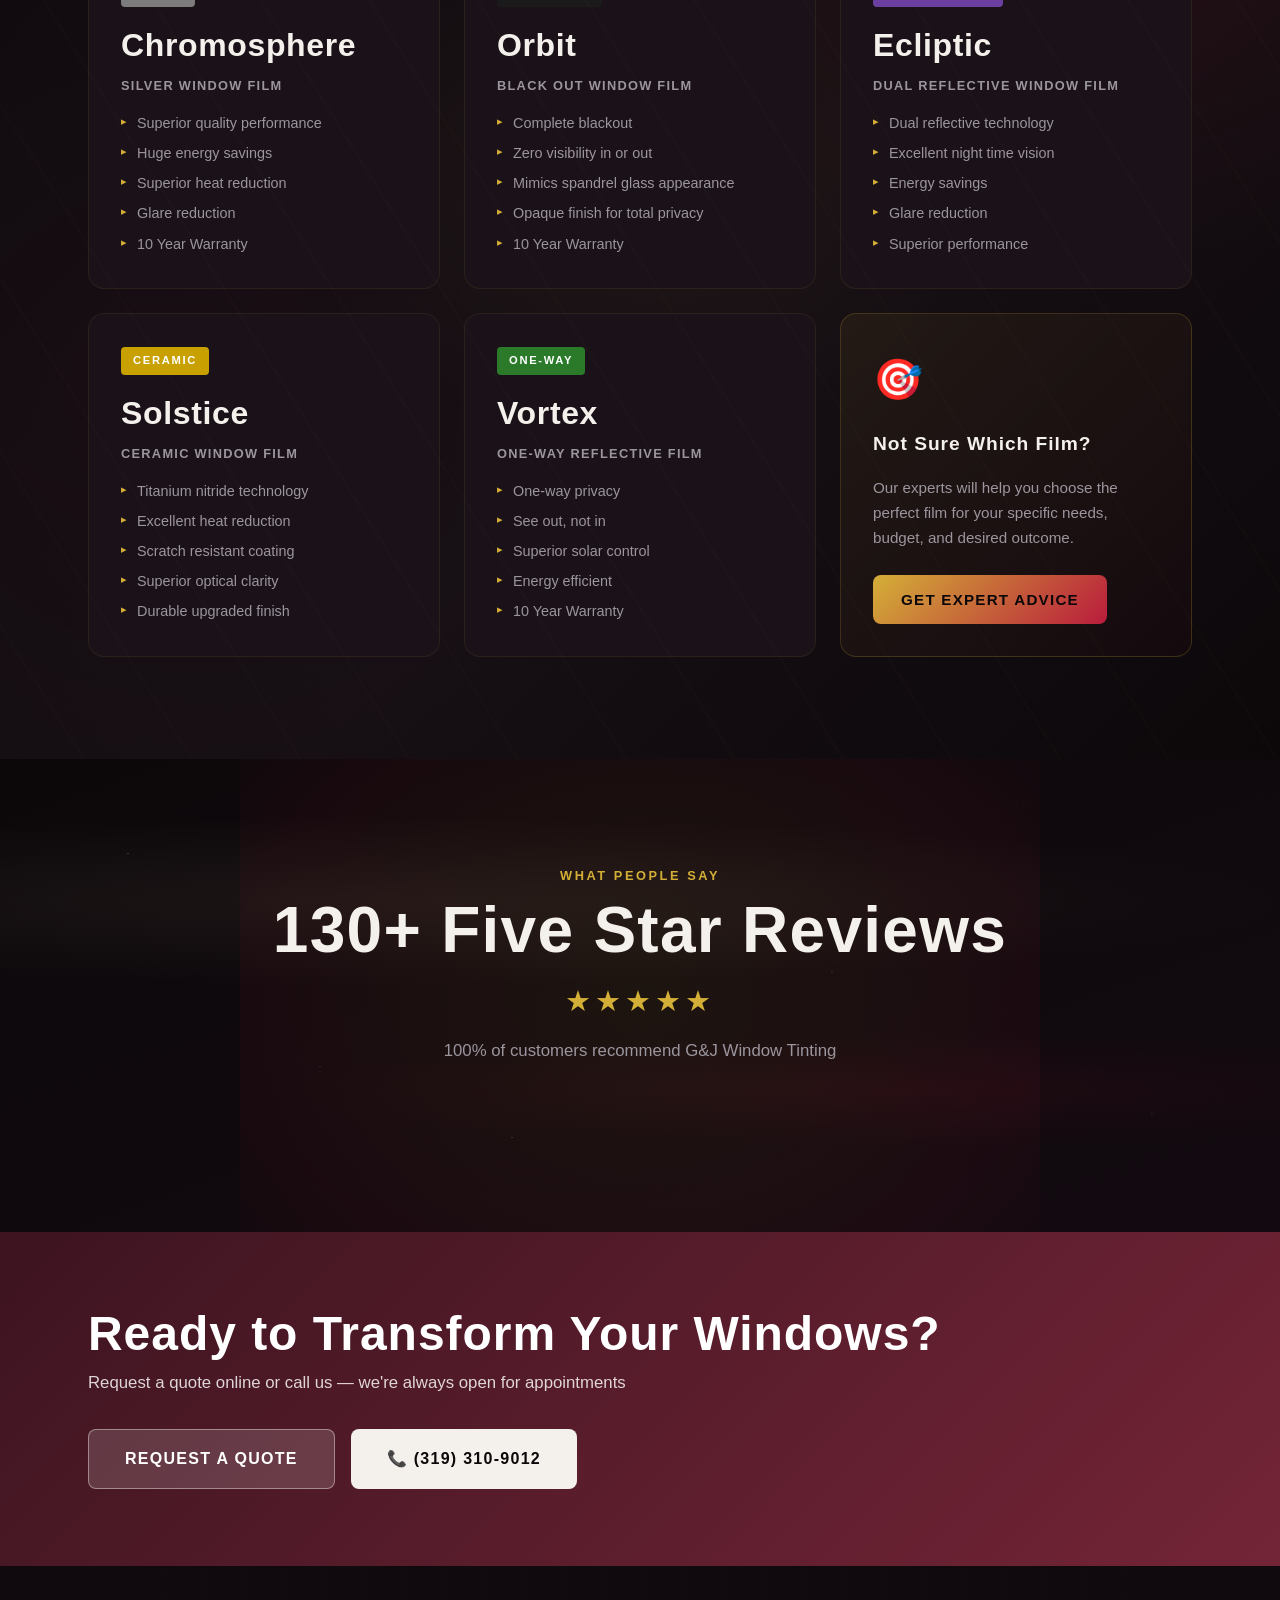
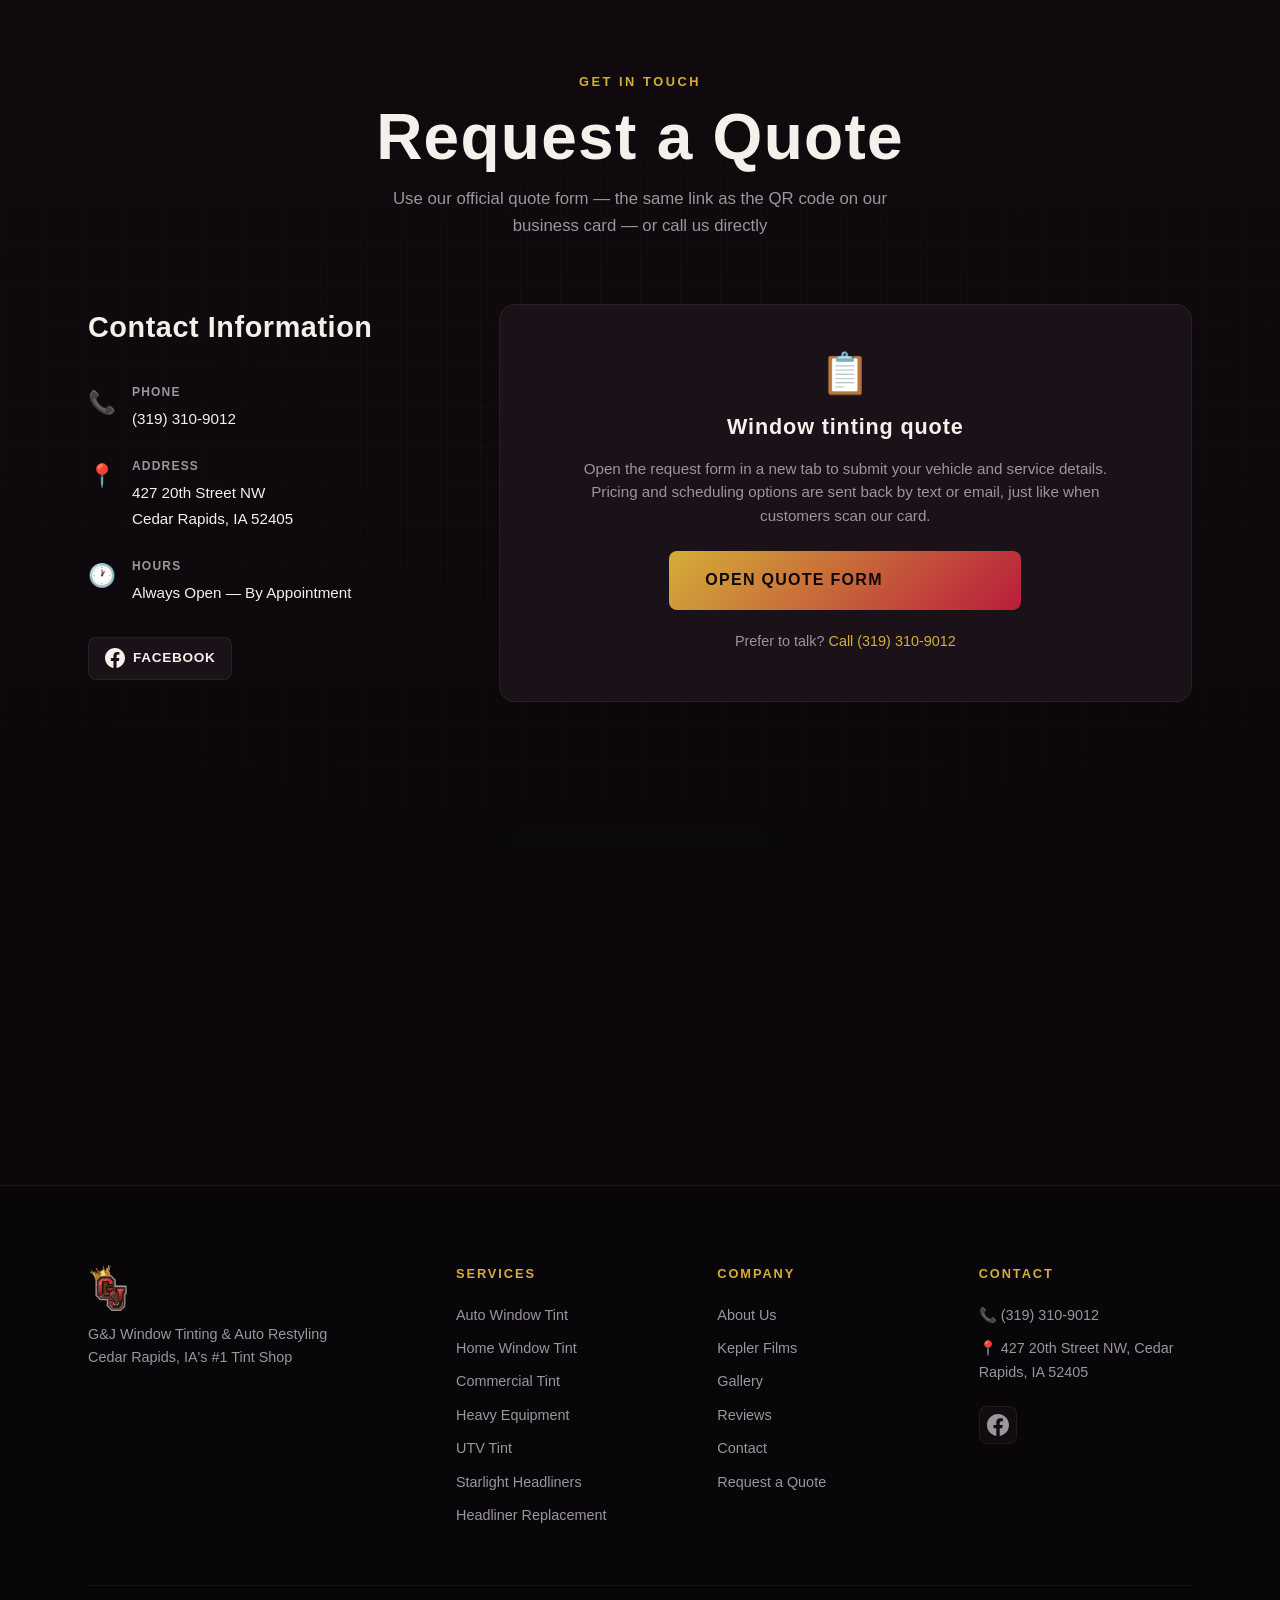
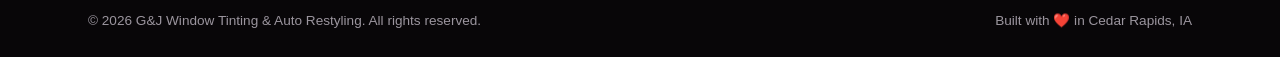
==== commit 7d427625: "Replace hardcoded review cards with live SociableKit Google Reviews widget Co-Authored-By: Claude So" ====
--- a/index.html
+++ b/index.html
@@ -469,34 +469,9 @@
         <p class="section-sub">100% of customers recommend G&J Window Tinting</p>
       </div>
 
-      <div class="reviews__grid">
-
-        <div class="review-card reveal">
-          <div class="review-card__stars">★★★★★</div>
-          <p>"Absolutely incredible work on my truck. The tint looks flawless and the starlight headliner blew my mind. These guys are true professionals."</p>
-          <div class="review-card__author">— Happy Customer</div>
-          <div class="review-card__source">Facebook Review</div>
-        </div>
-
-        <div class="review-card reveal reveal--delay-1">
-          <div class="review-card__stars">★★★★★</div>
-          <p>"Top rated for a reason. Had my home windows done and the energy savings are already noticeable. Amazing service from start to finish."</p>
-          <div class="review-card__author">— Satisfied Homeowner</div>
-          <div class="review-card__source">Facebook Review</div>
-        </div>
-
-        <div class="review-card reveal reveal--delay-2">
-          <div class="review-card__stars">★★★★★</div>
-          <p>"Best tint shop in Cedar Rapids, hands down. Quality work, fair prices, and they really take their time to do it right. Highly recommend!"</p>
-          <div class="review-card__author">— Verified Customer</div>
-          <div class="review-card__source">Facebook Review</div>
-        </div>
-
-      </div>
-
-      <div class="reviews__cta reveal">
-        <p>See all 130+ reviews on our Facebook page</p>
-        <a href="https://www.facebook.com/share/1D8xxvSvEb/" target="_blank" rel="noopener noreferrer" class="btn btn--ghost">View on Facebook →</a>
+      <div class="reviews__widget">
+        <div class="sk-ww-google-reviews" data-embed-id="25669964"></div>
+        <script src="https://widgets.sociablekit.com/google-reviews/widget.js" defer></script>
       </div>
     </div>
   </section>
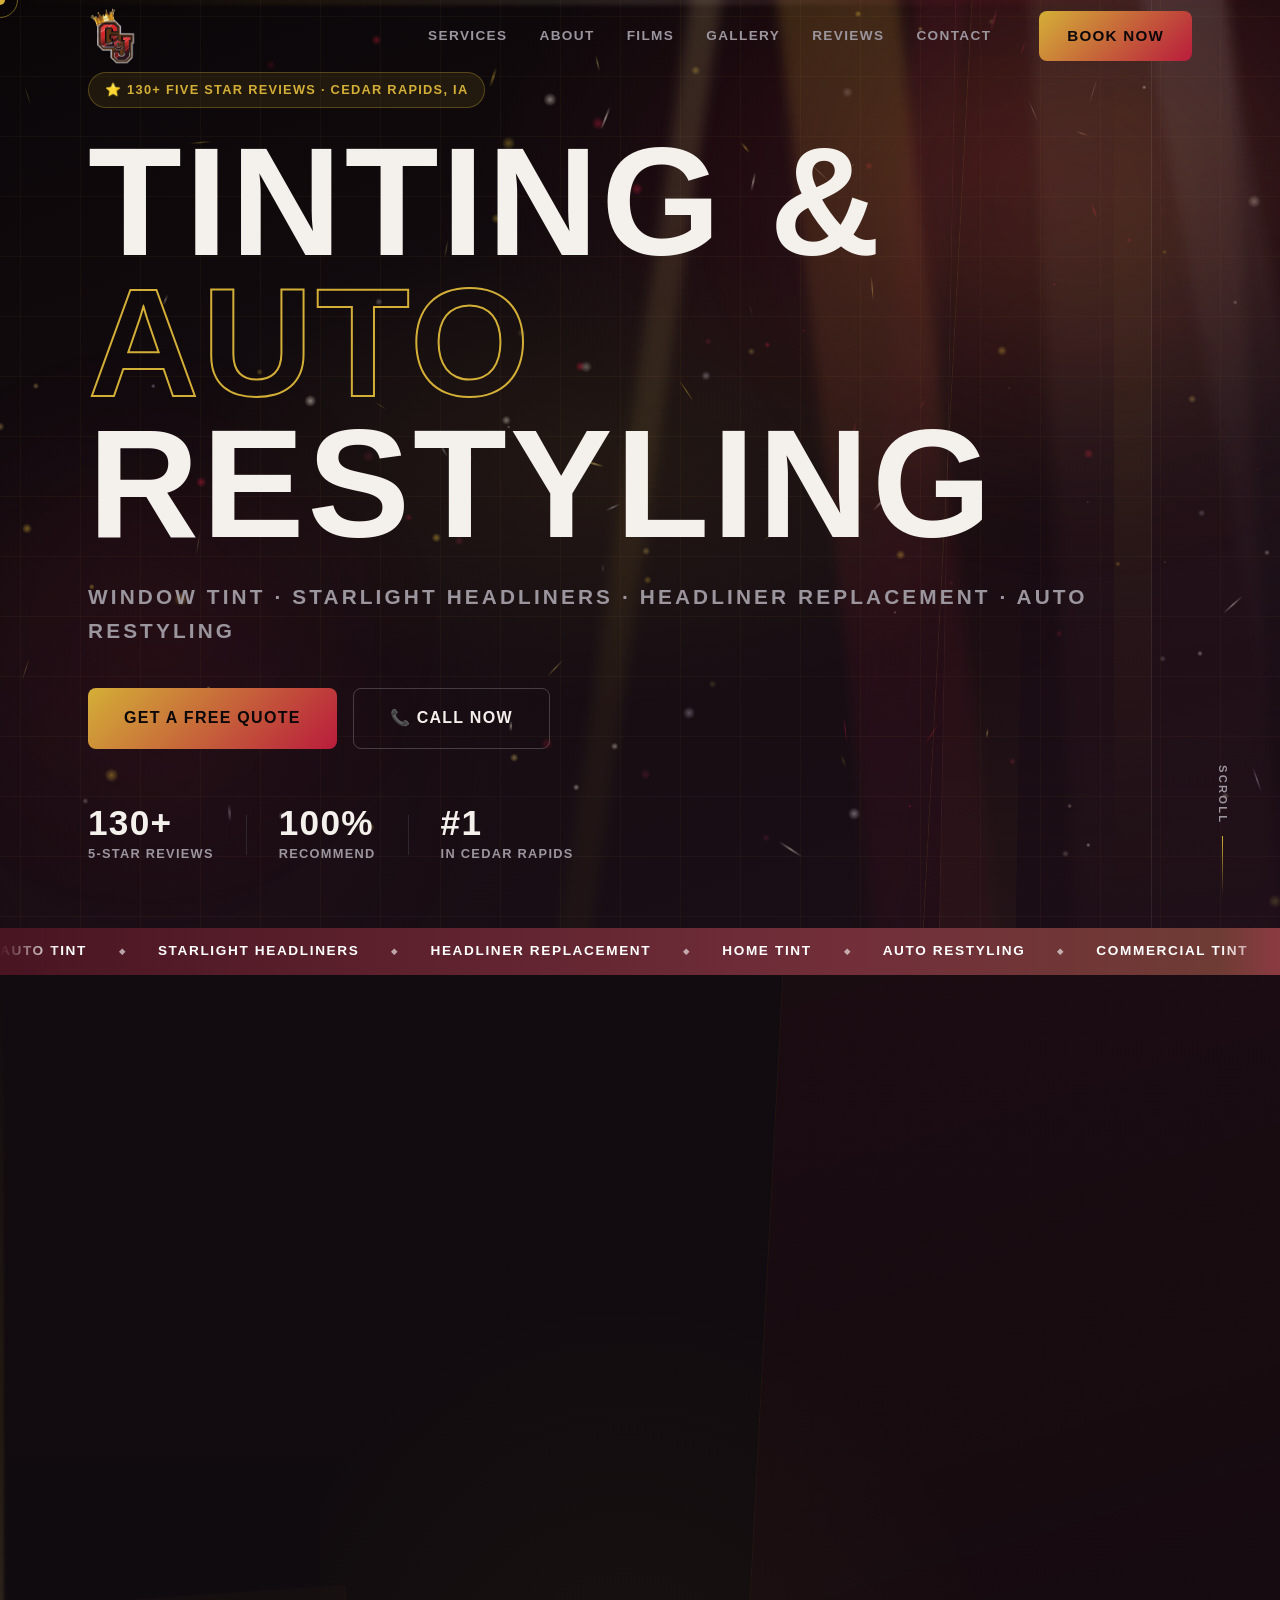
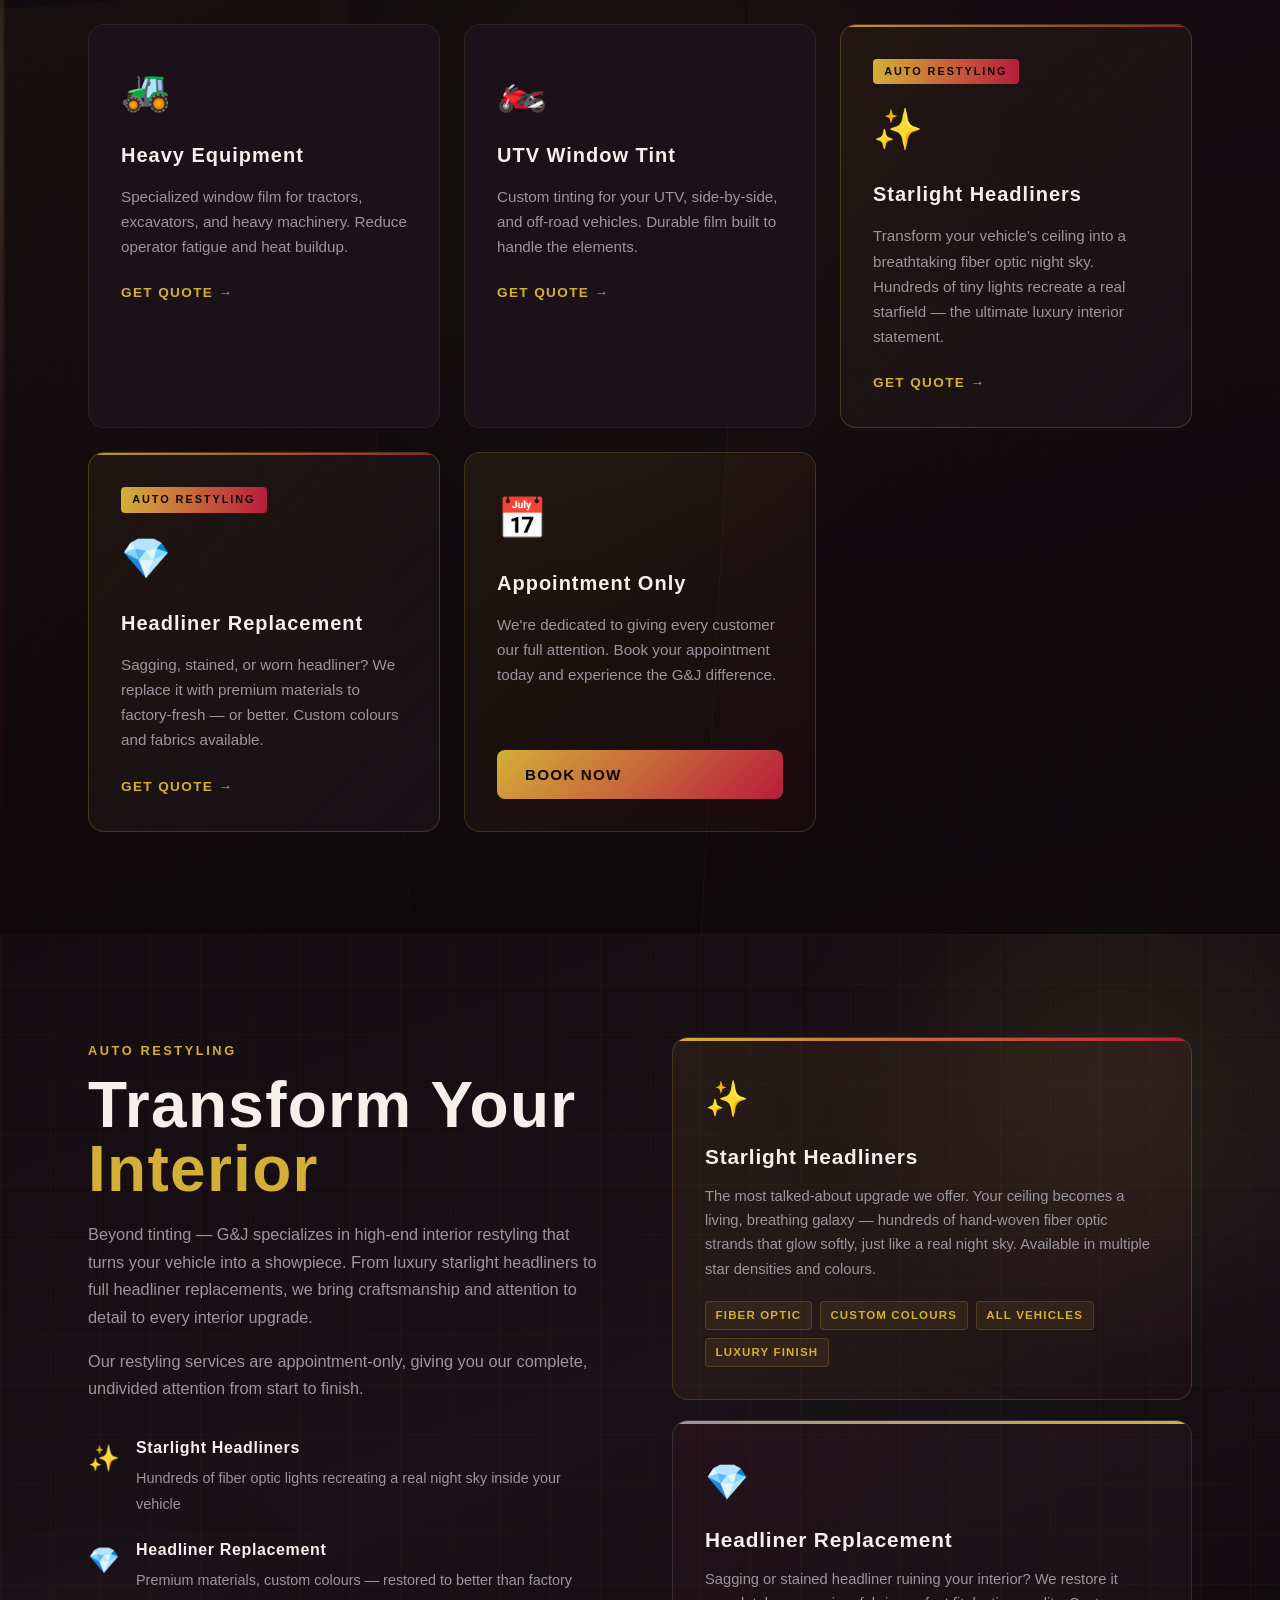
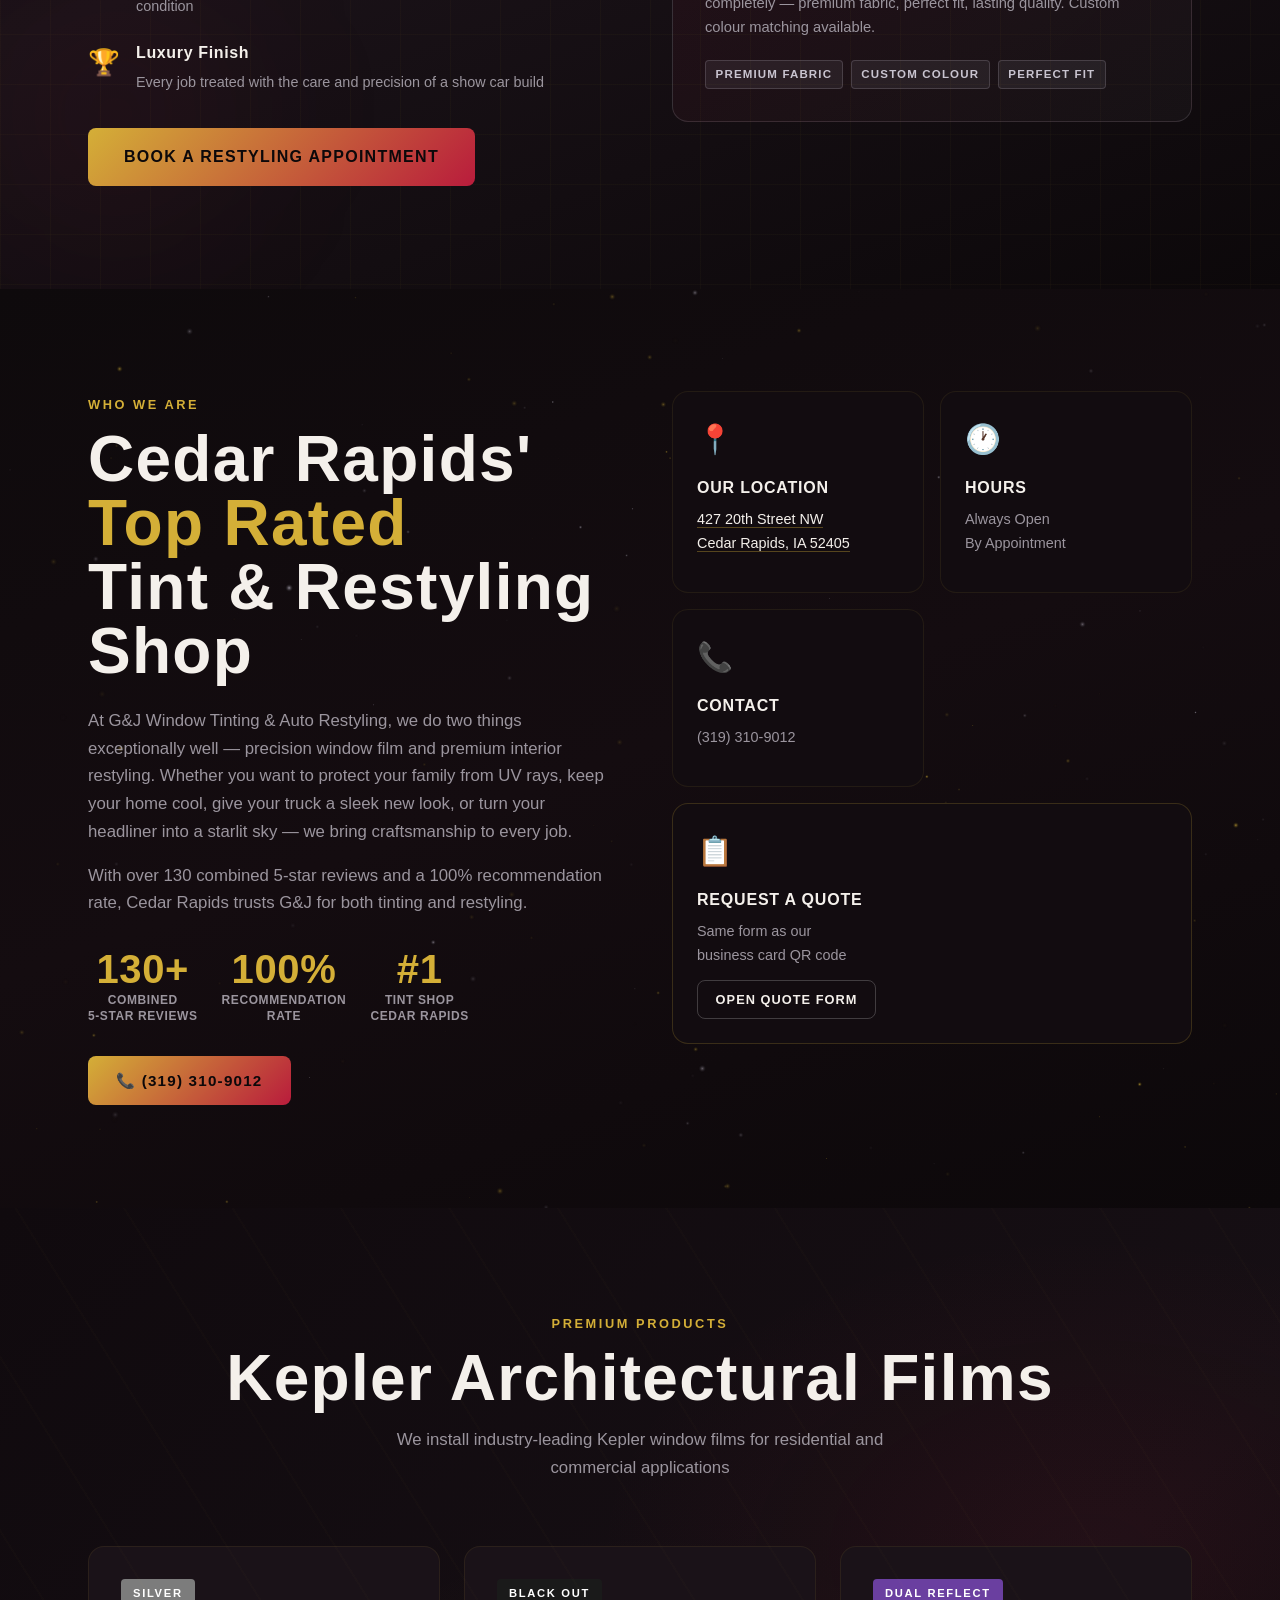
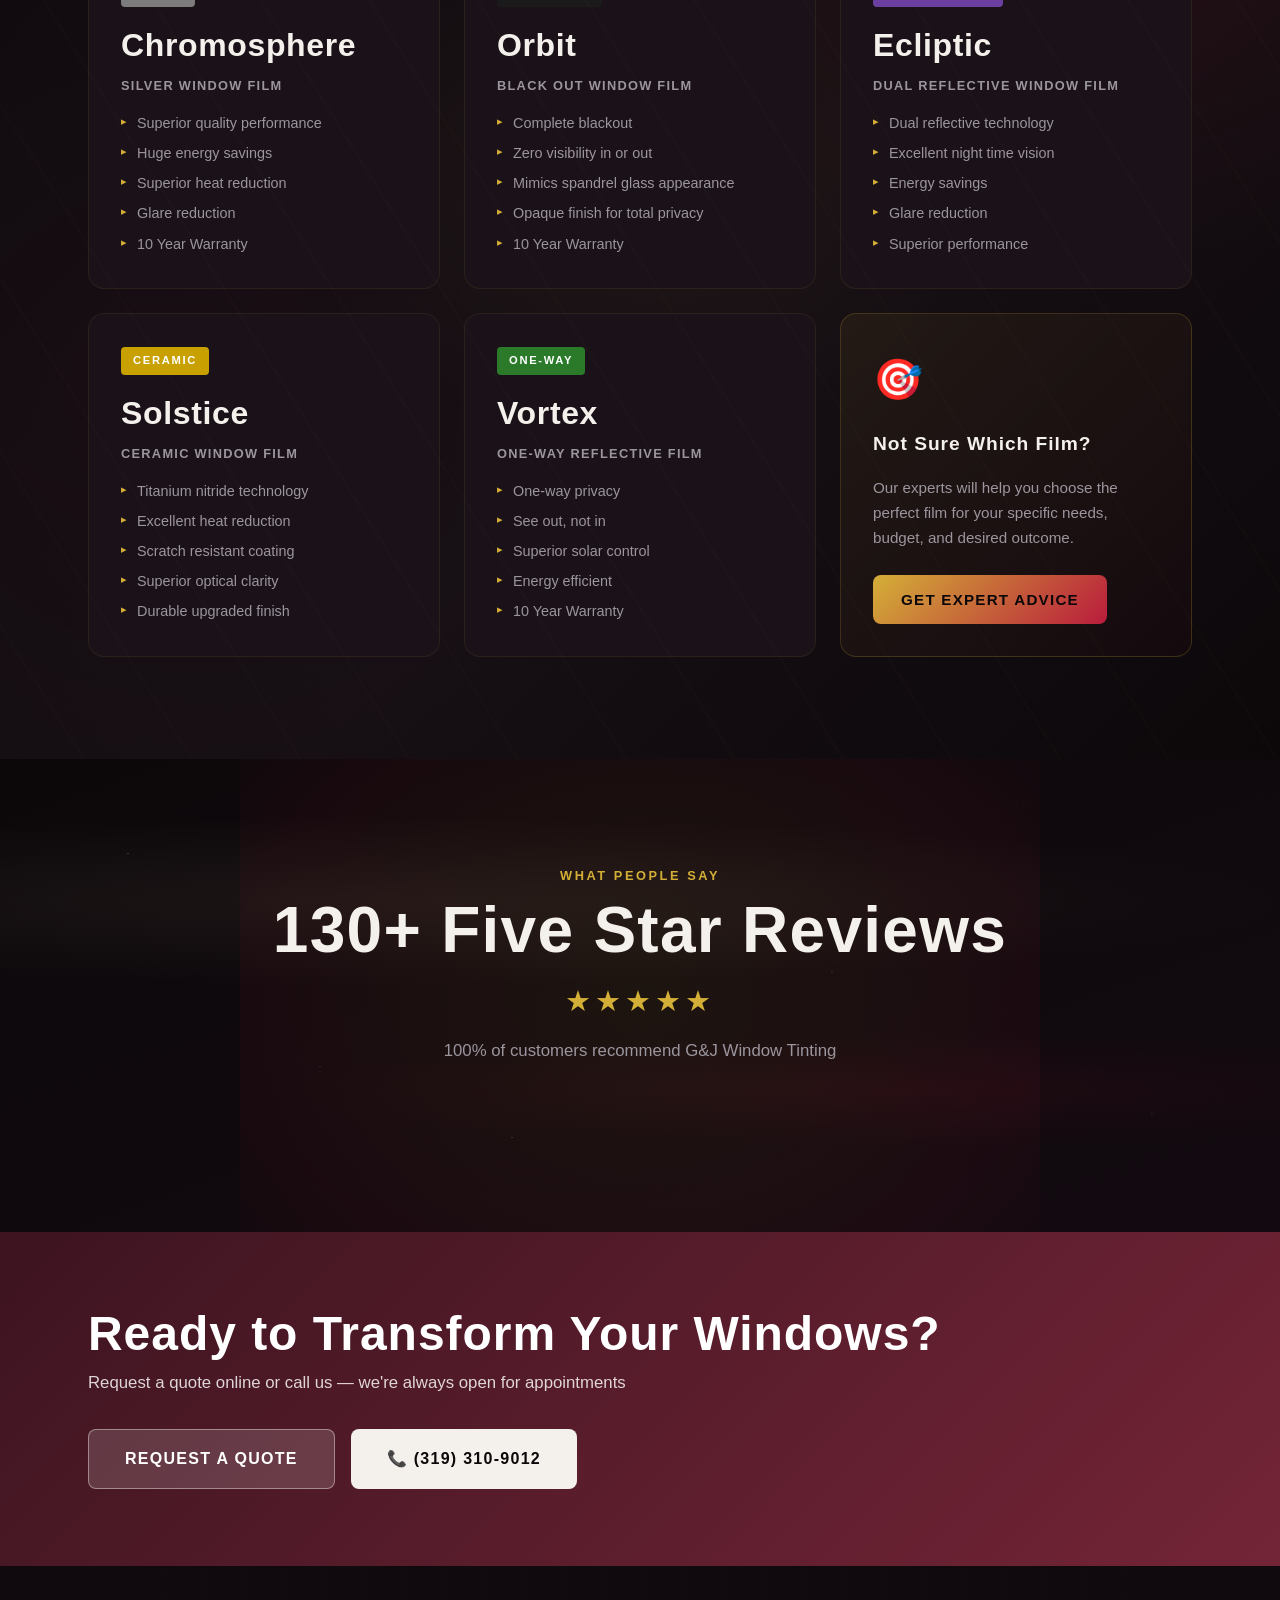
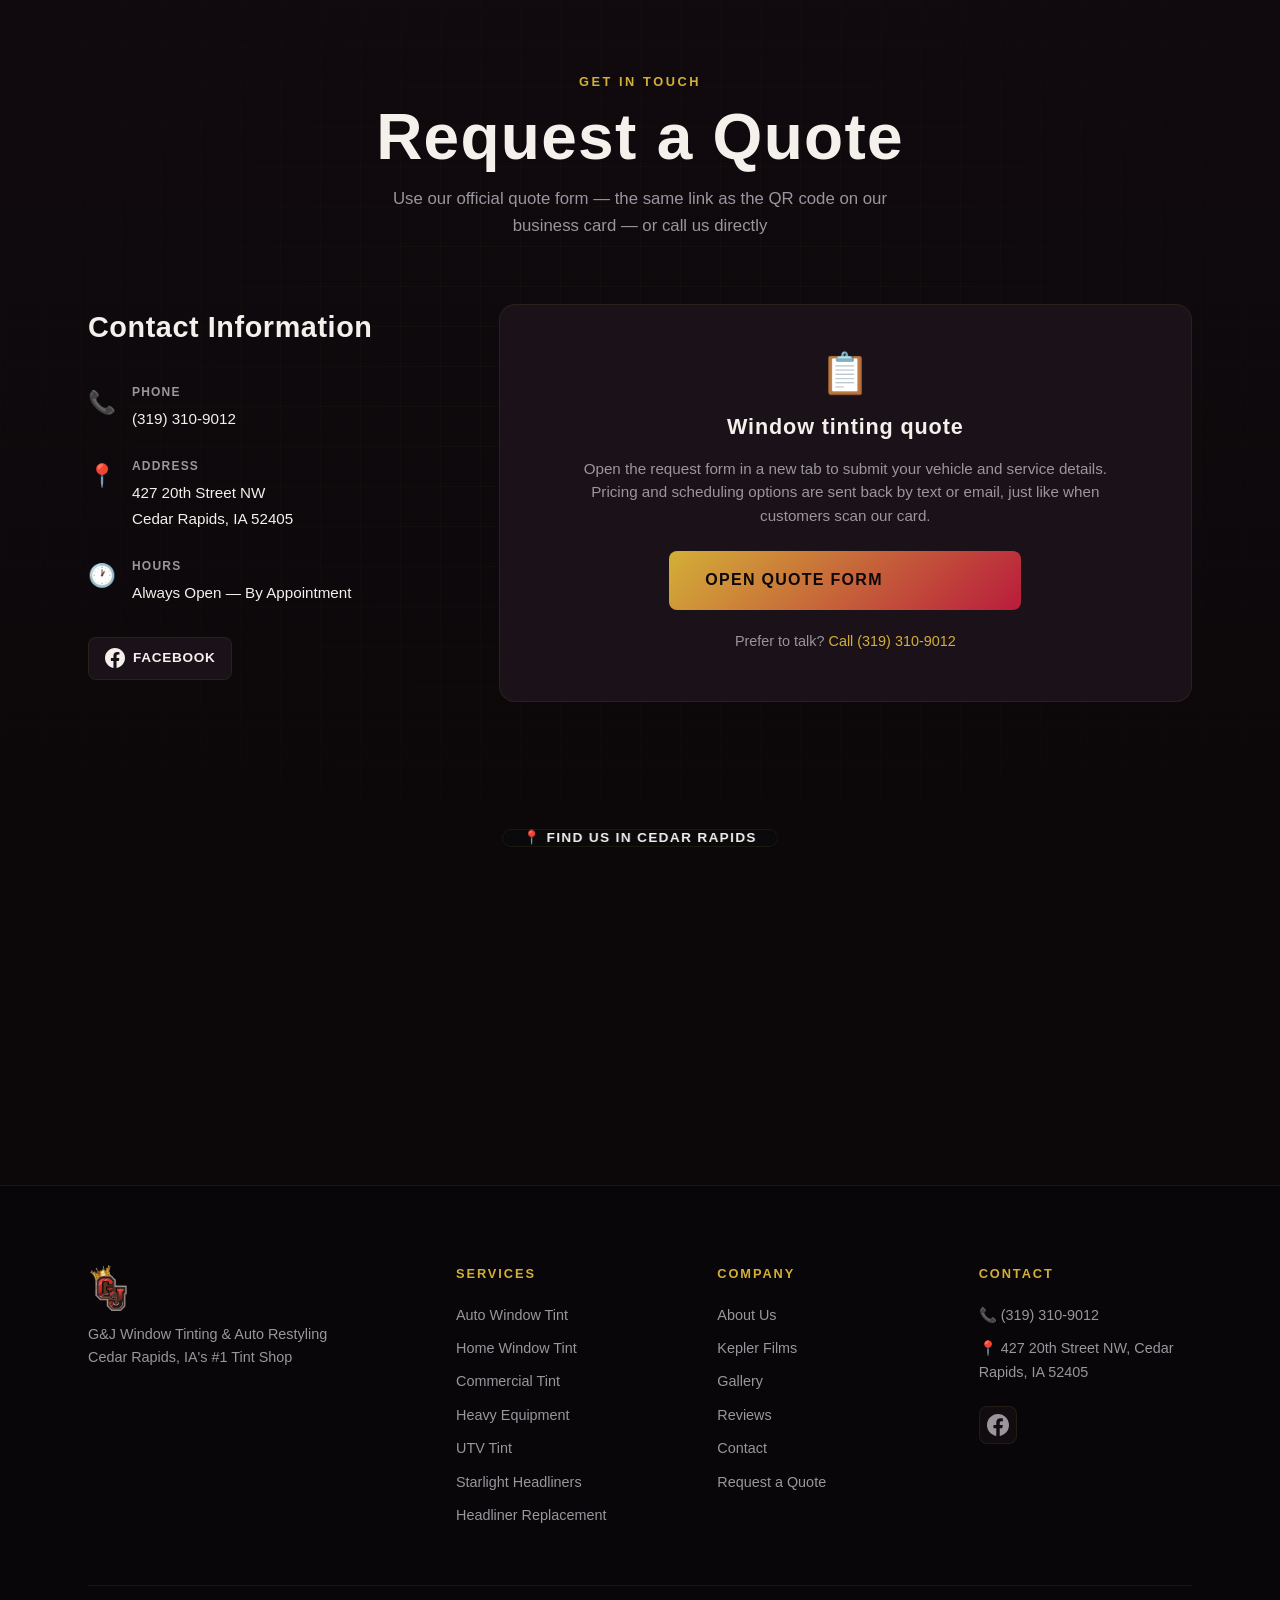
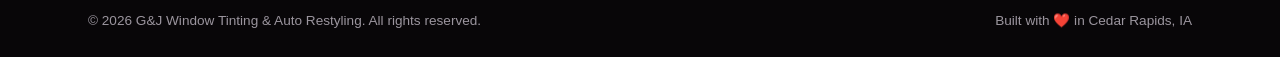
==== commit 2a5cccda: "Add /reviews page, fix CSP meta tag to allow SociableKit, update nav links Co-Authored-By: Claude So" ====
--- a/index.html
+++ b/index.html
@@ -20,7 +20,7 @@
   <meta property="og:url" content="https://gjwindowtinting.com/" />
 
   <!-- Security Headers via Meta -->
-  <meta http-equiv="Content-Security-Policy" content="default-src 'self'; script-src 'self' 'unsafe-inline' https://fonts.googleapis.com; style-src 'self' 'unsafe-inline' https://fonts.googleapis.com; font-src 'self' https://fonts.gstatic.com; img-src 'self' data: https:; frame-src https://www.google.com; connect-src 'self';" />
+  <meta http-equiv="Content-Security-Policy" content="default-src 'self'; script-src 'self' 'unsafe-inline' https://fonts.googleapis.com https://widgets.sociablekit.com; style-src 'self' 'unsafe-inline' https://fonts.googleapis.com https://widgets.sociablekit.com; font-src 'self' https://fonts.gstatic.com; img-src 'self' data: https:; frame-src https://www.google.com; connect-src 'self' https://*.sociablekit.com;" />
   <meta http-equiv="X-Content-Type-Options" content="nosniff" />
   <meta http-equiv="Referrer-Policy" content="strict-origin-when-cross-origin" />
   <meta http-equiv="Permissions-Policy" content="camera=(), microphone=(), geolocation=()" />
@@ -68,7 +68,7 @@
         <a href="#about">About</a>
         <a href="#films">Films</a>
         <a href="/gallery">Gallery</a>
-        <a href="#reviews">Reviews</a>
+        <a href="/reviews">Reviews</a>
         <a href="#contact">Contact</a>
       </nav>
 
@@ -596,7 +596,7 @@
           <a href="#about">About Us</a>
           <a href="#films">Kepler Films</a>
           <a href="/gallery">Gallery</a>
-          <a href="#reviews">Reviews</a>
+          <a href="/reviews">Reviews</a>
           <a href="#contact">Contact</a>
           <a href="https://app.tintwiz.com/web/cs/anvk2jickwmayuk46wz1s5cshzbacwq8" target="_blank" rel="noopener noreferrer">Request a Quote</a>
         </div>
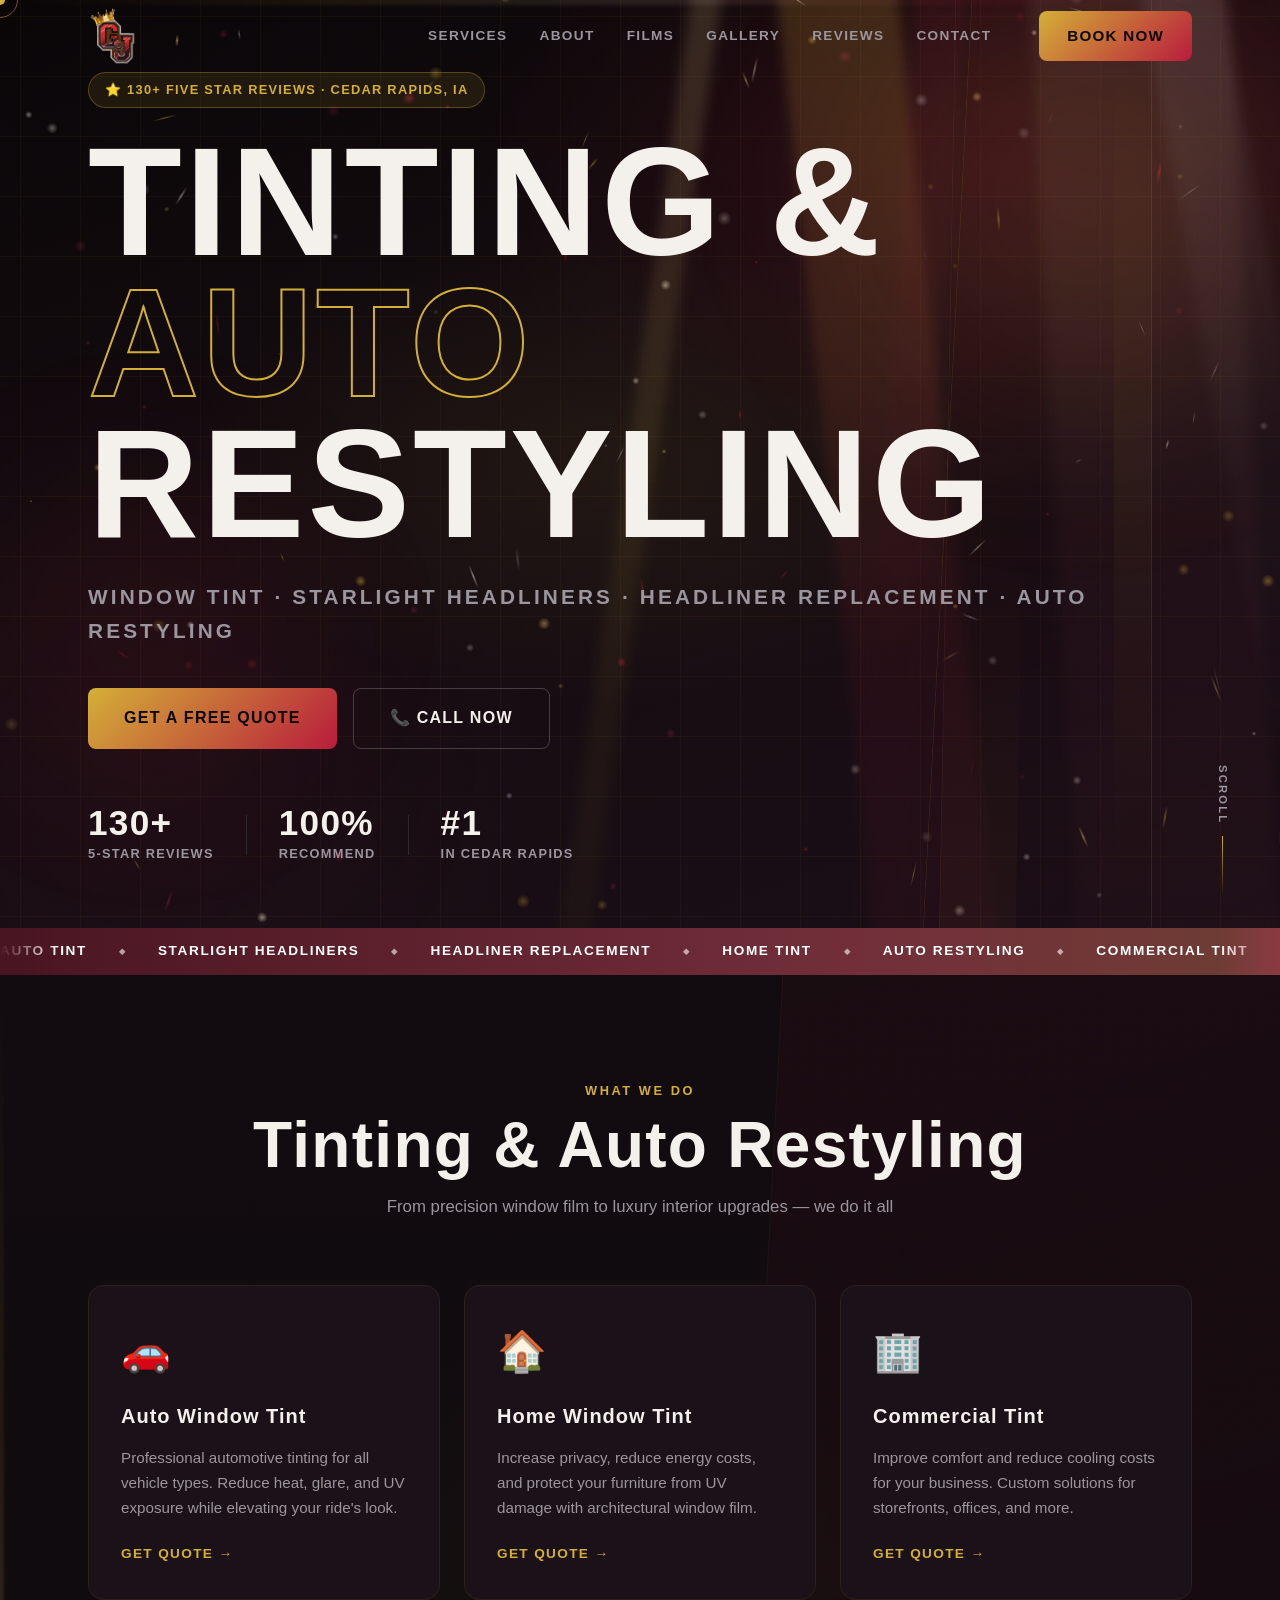
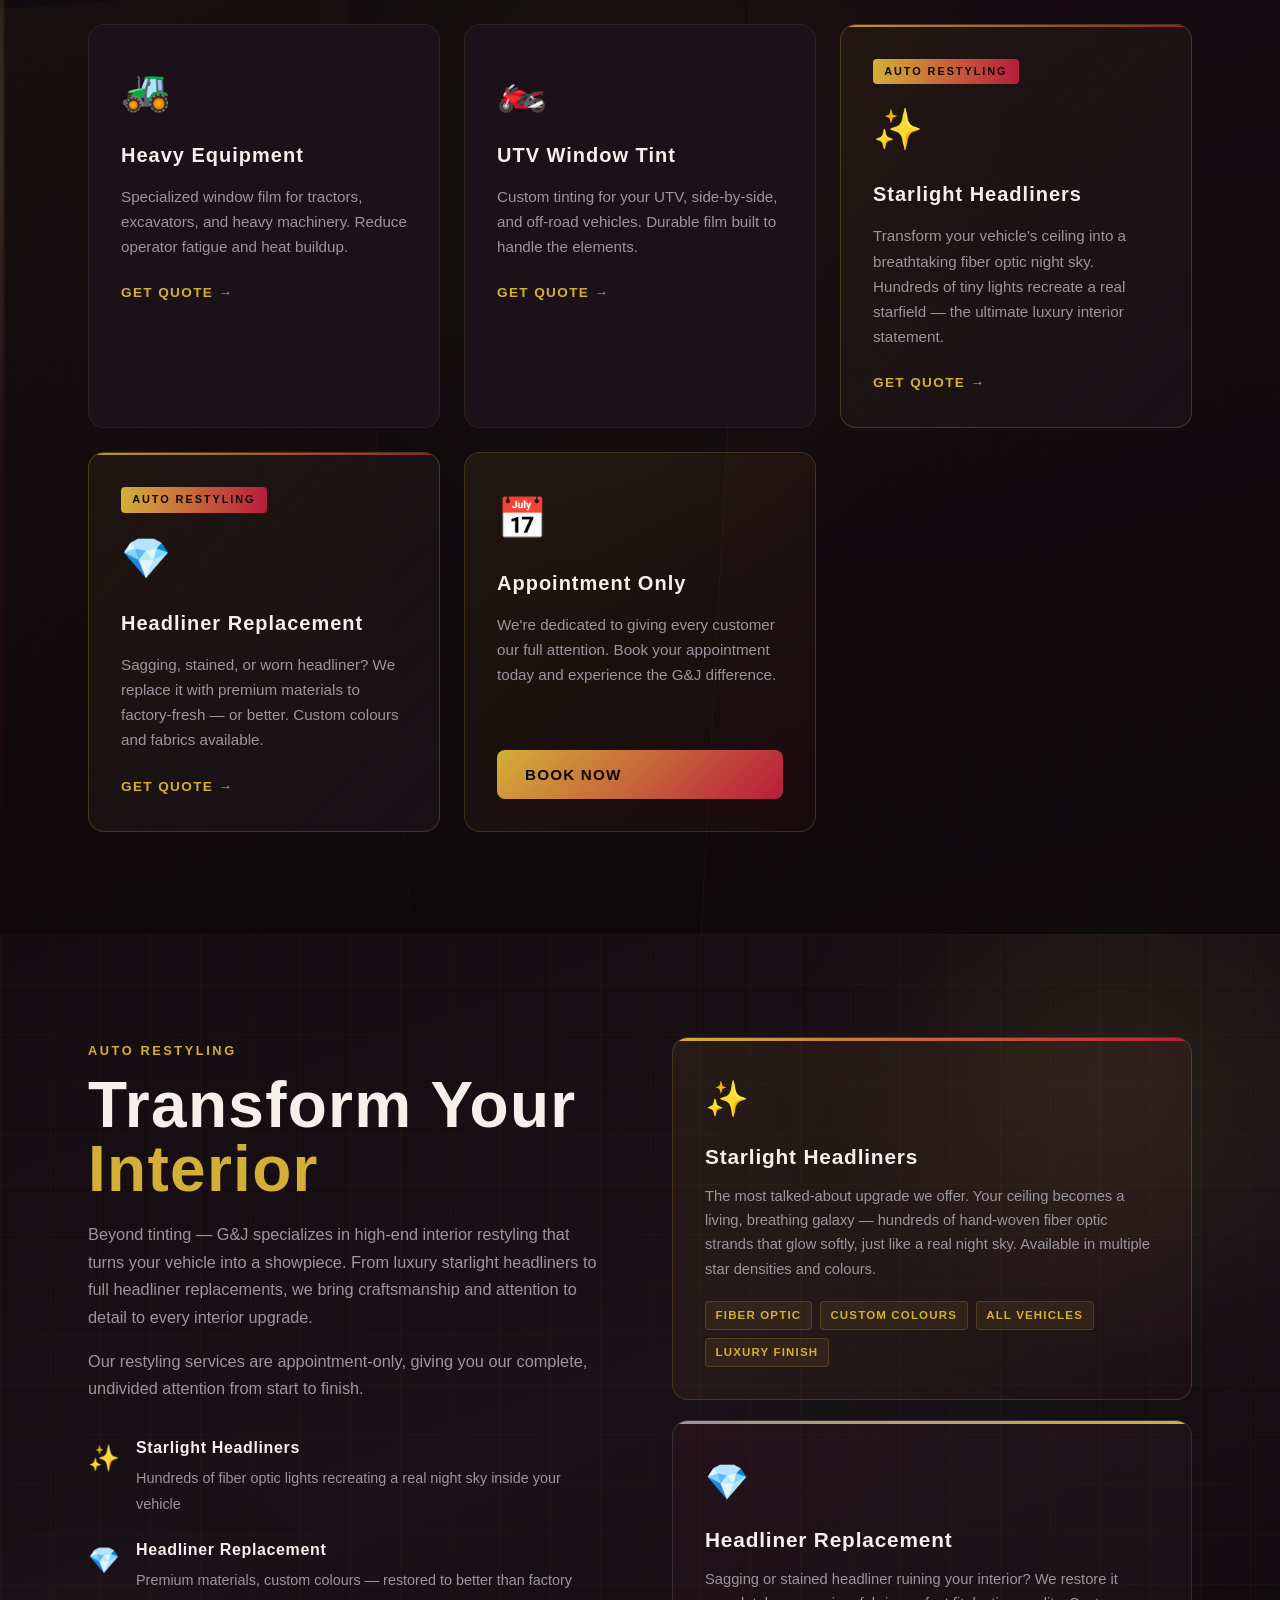
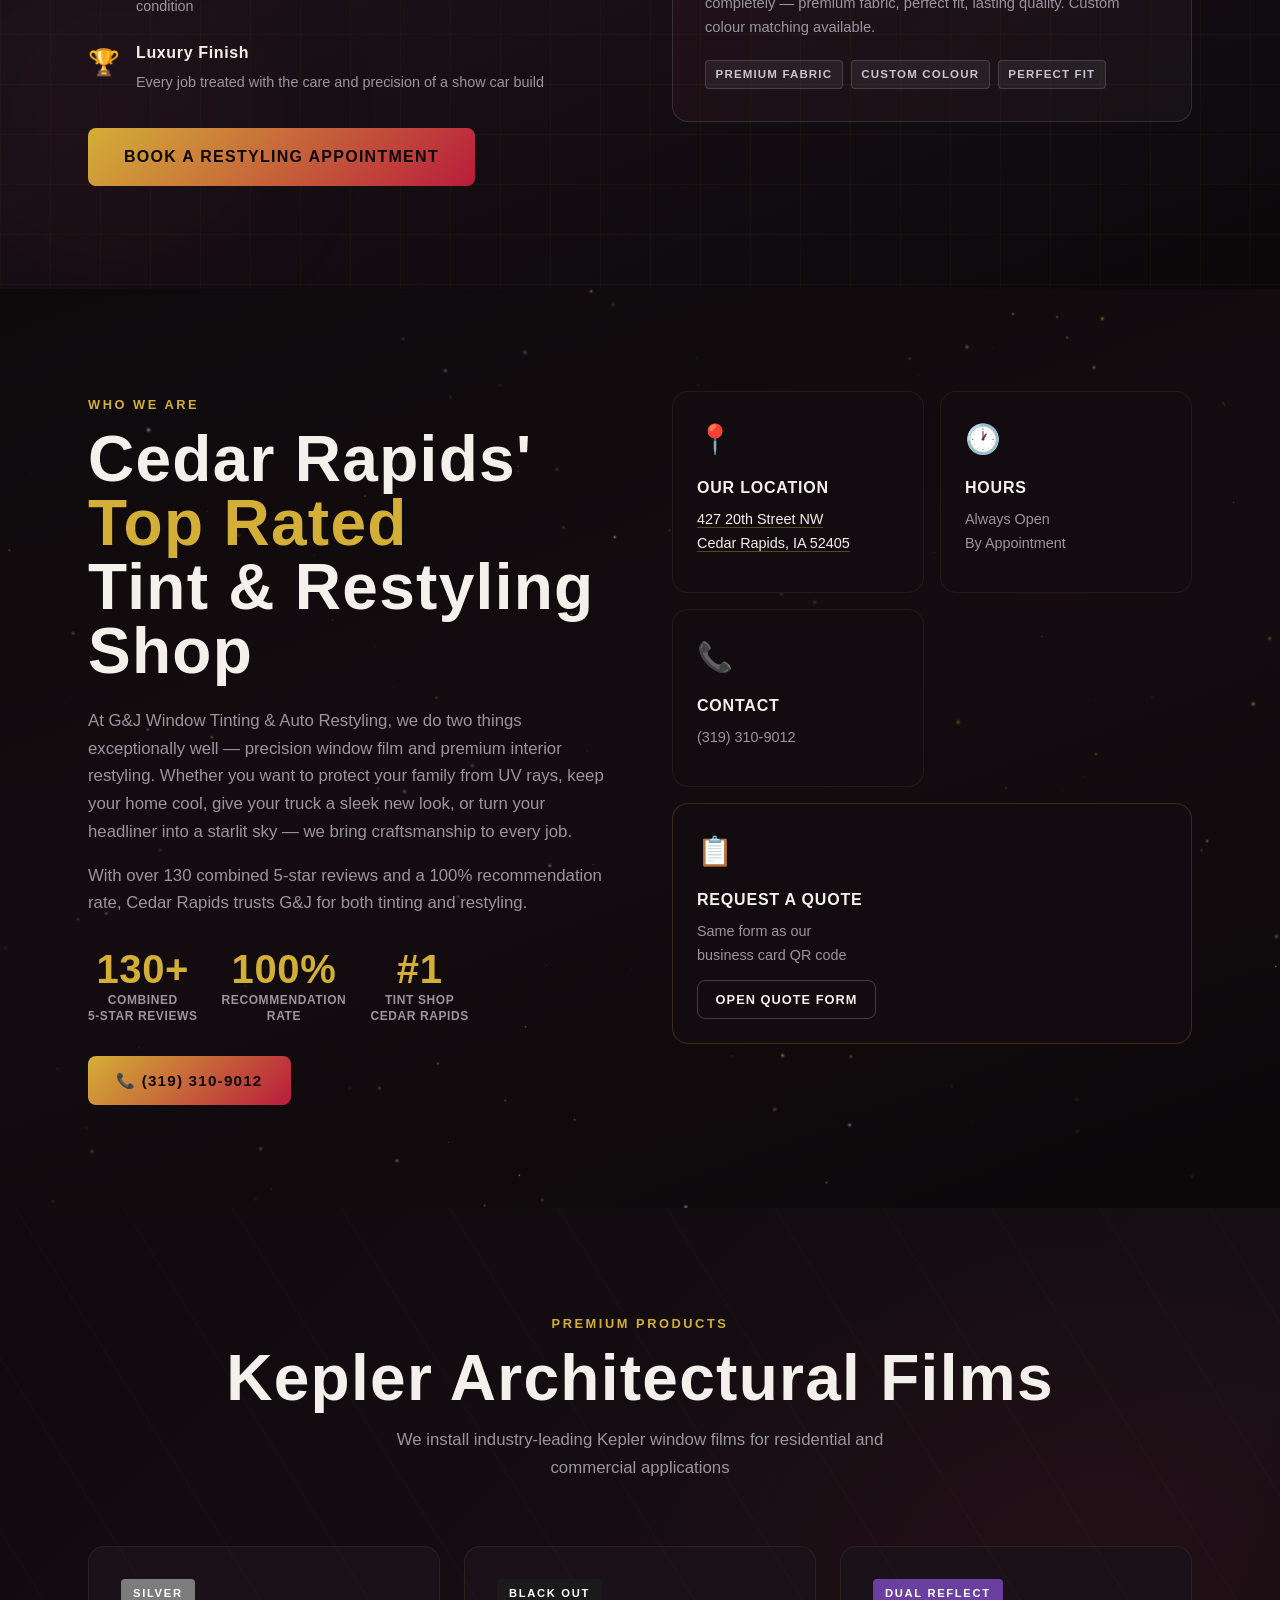
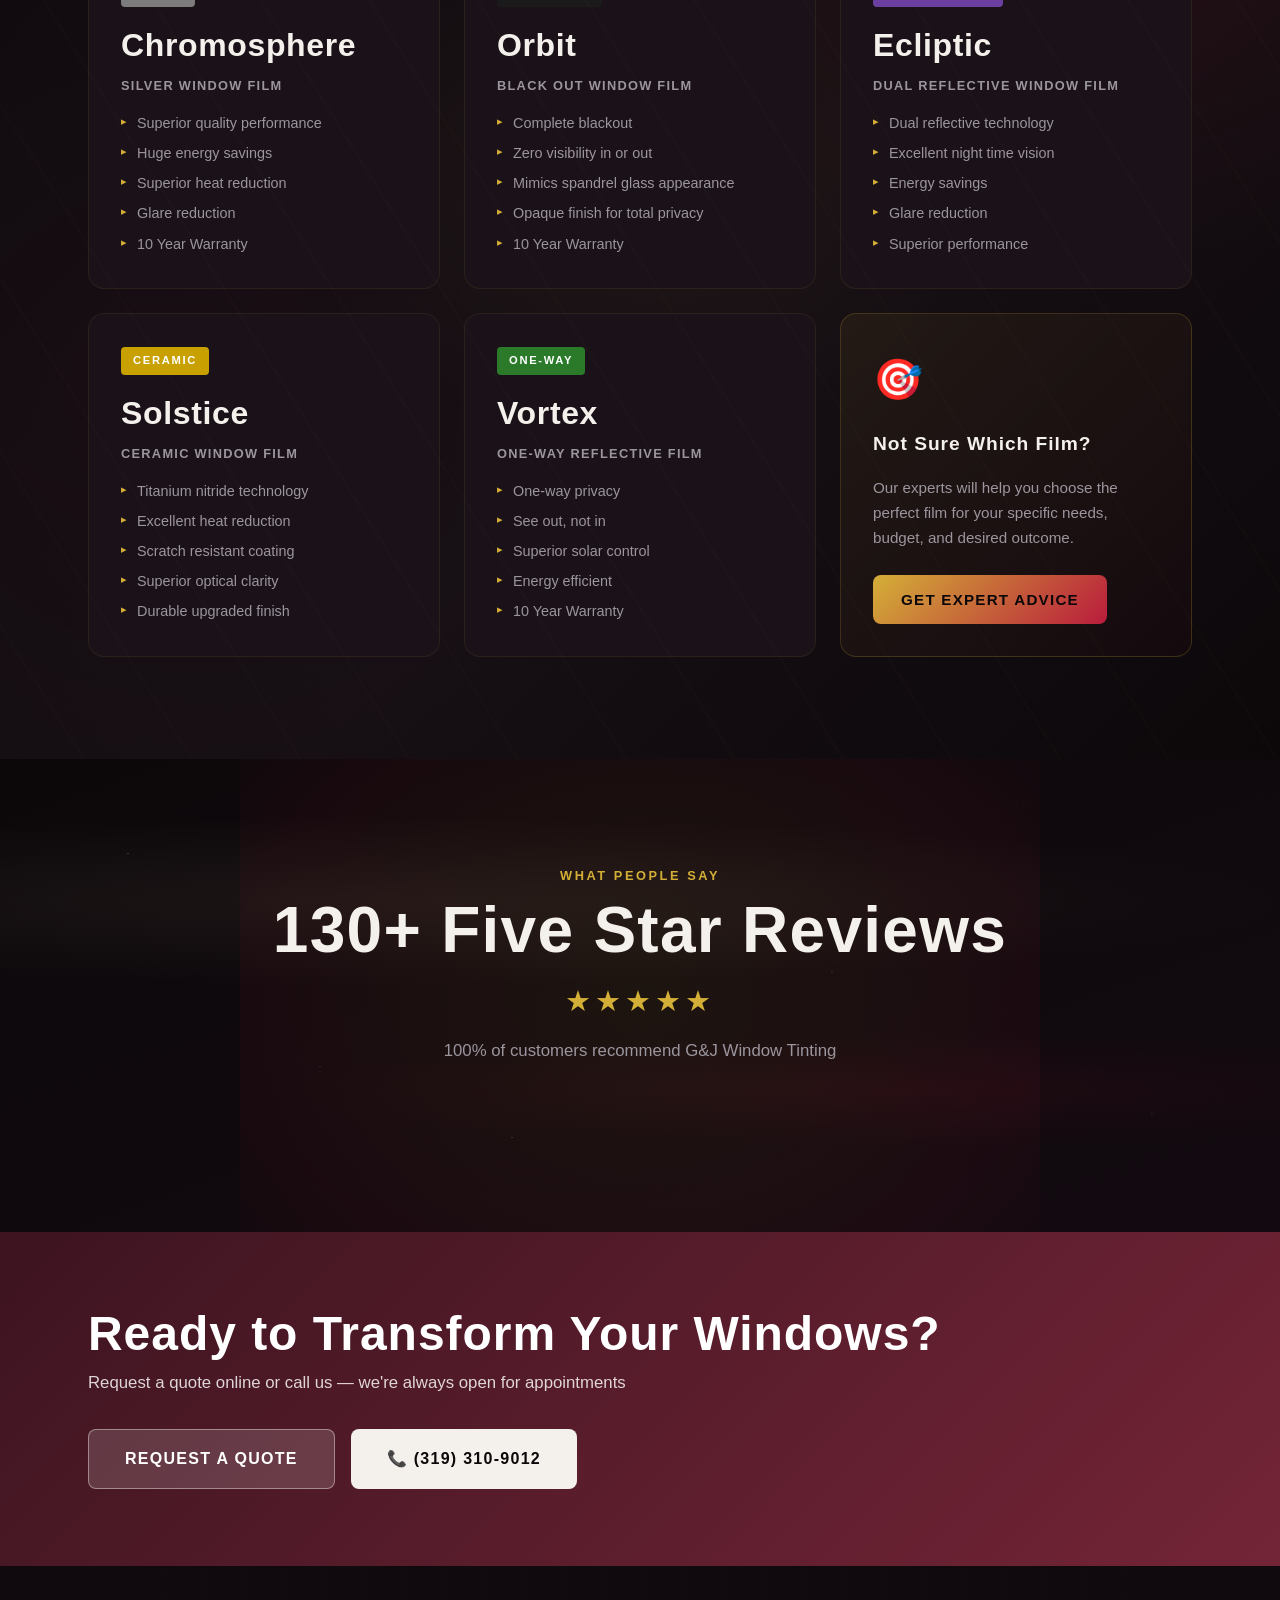
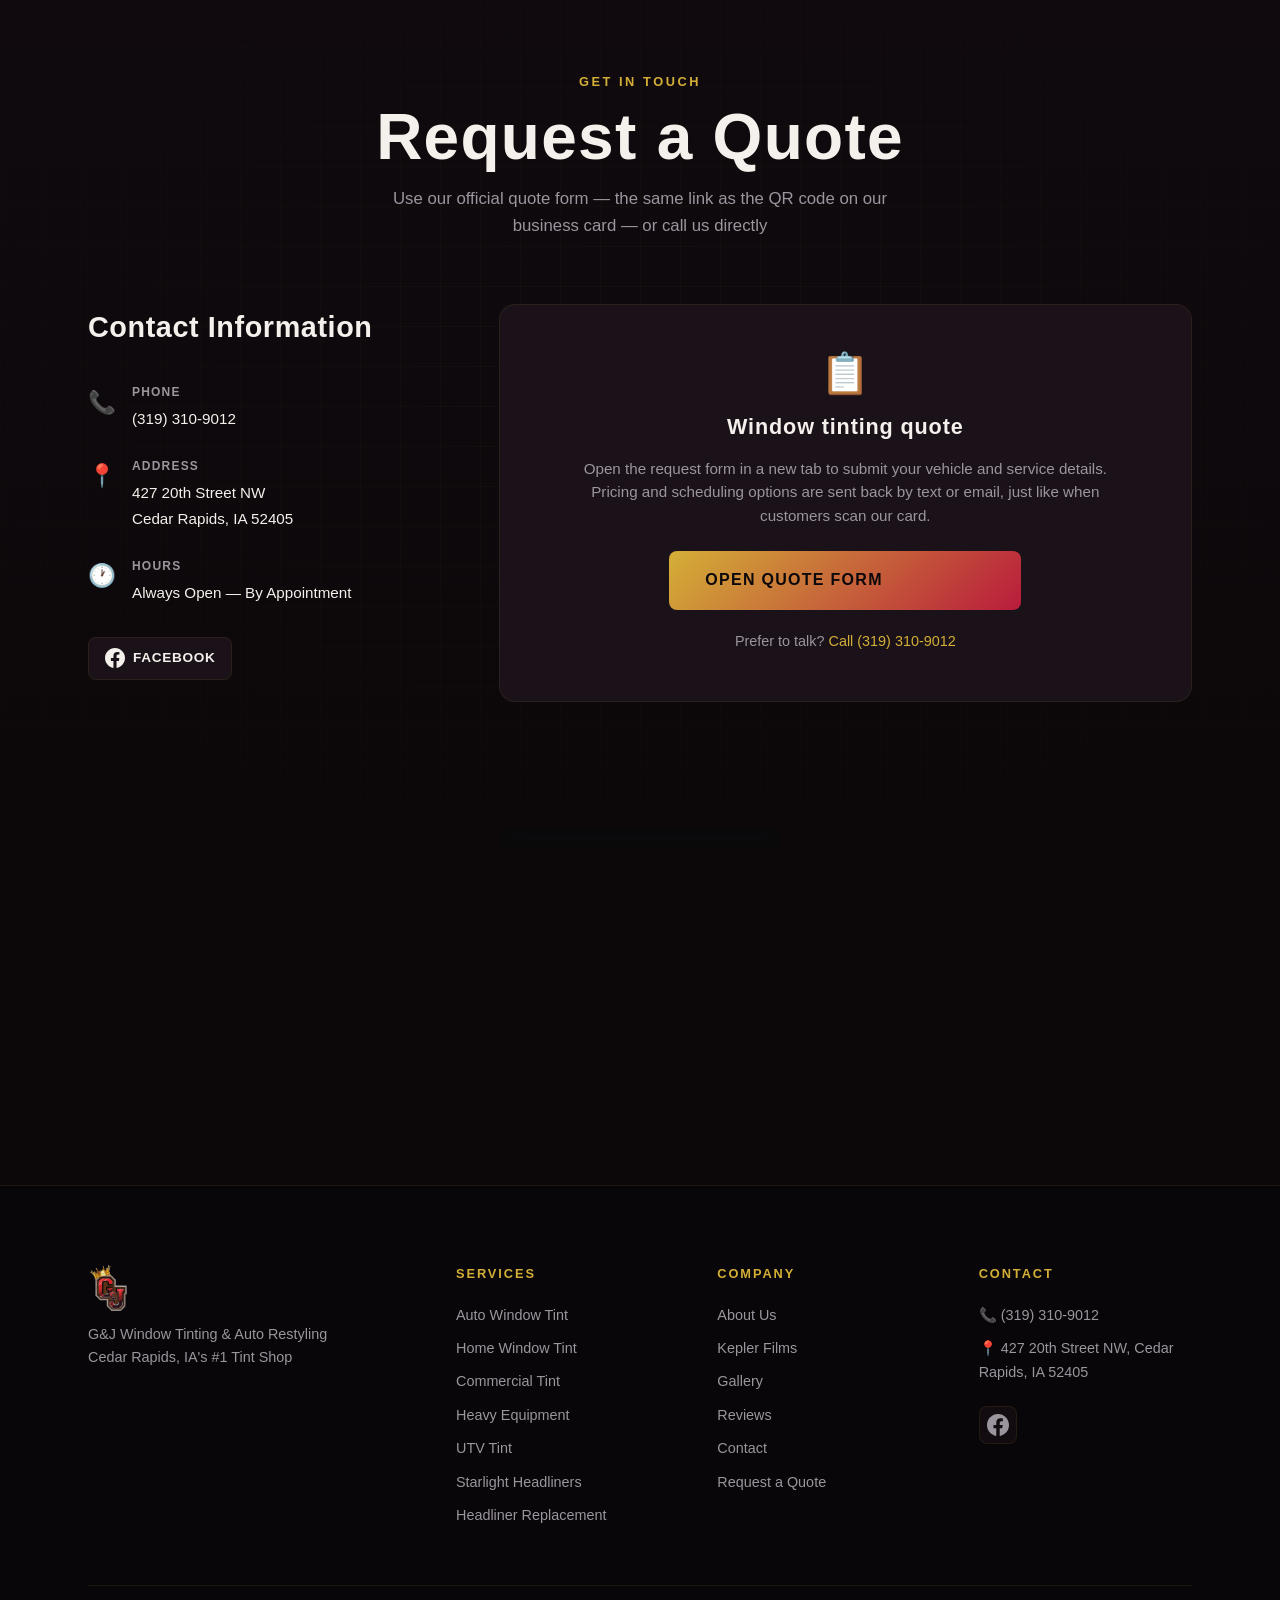
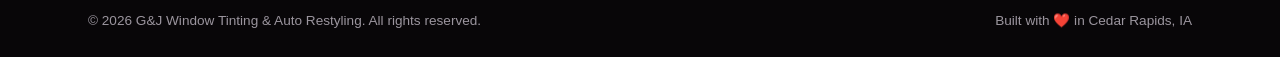
==== commit b3f958df: "Update CSP meta policy formatting and source allowances on index and reviews. This keeps both pages " ====
--- a/index.html
+++ b/index.html
@@ -20,7 +20,16 @@
   <meta property="og:url" content="https://gjwindowtinting.com/" />
 
   <!-- Security Headers via Meta -->
-  <meta http-equiv="Content-Security-Policy" content="default-src 'self'; script-src 'self' 'unsafe-inline' https://fonts.googleapis.com https://widgets.sociablekit.com; style-src 'self' 'unsafe-inline' https://fonts.googleapis.com https://widgets.sociablekit.com; font-src 'self' https://fonts.gstatic.com; img-src 'self' data: https:; frame-src https://www.google.com; connect-src 'self' https://*.sociablekit.com;" />
+  <meta http-equiv="Content-Security-Policy"
+content="
+default-src 'self' https:;
+script-src 'self' 'unsafe-inline' 'unsafe-eval' https:;
+style-src 'self' 'unsafe-inline' https:;
+img-src 'self' data: https:;
+frame-src https:;
+connect-src 'self' https:;
+font-src 'self' https:;
+">
   <meta http-equiv="X-Content-Type-Options" content="nosniff" />
   <meta http-equiv="Referrer-Policy" content="strict-origin-when-cross-origin" />
   <meta http-equiv="Permissions-Policy" content="camera=(), microphone=(), geolocation=()" />
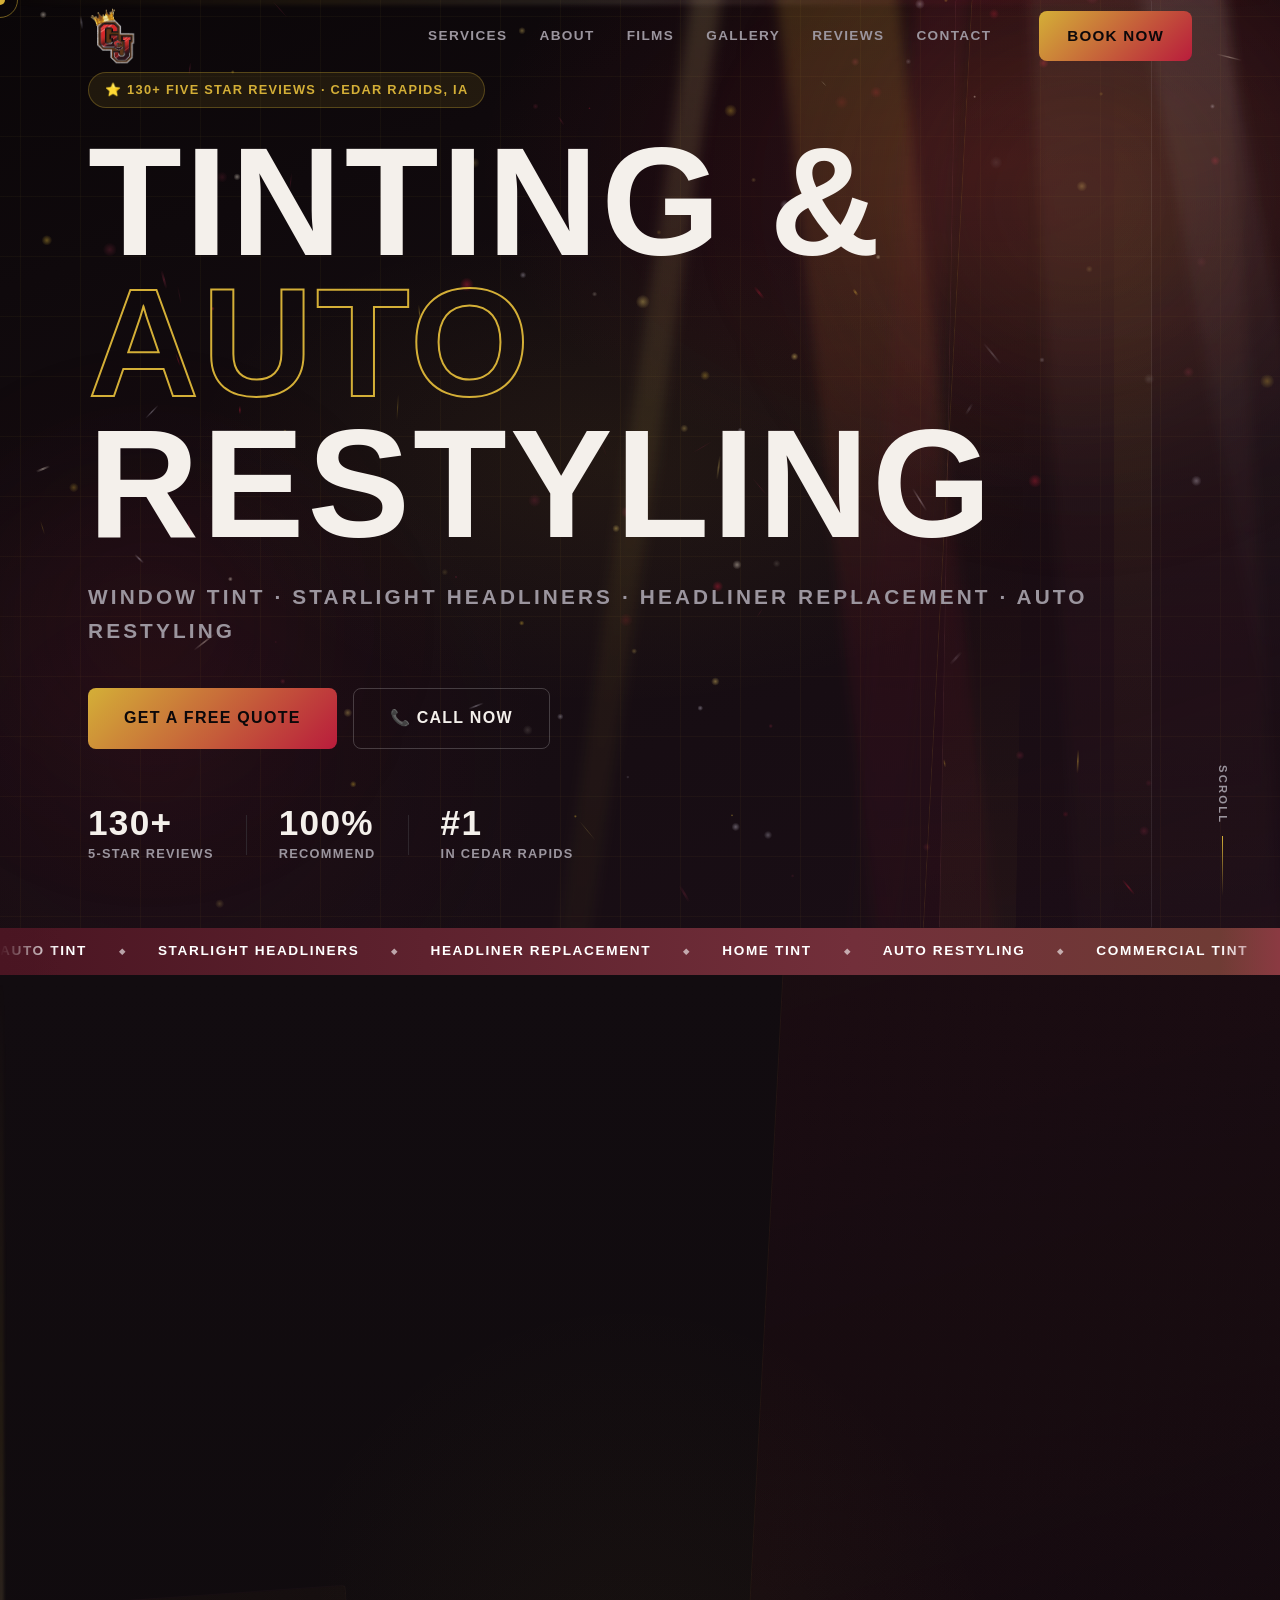
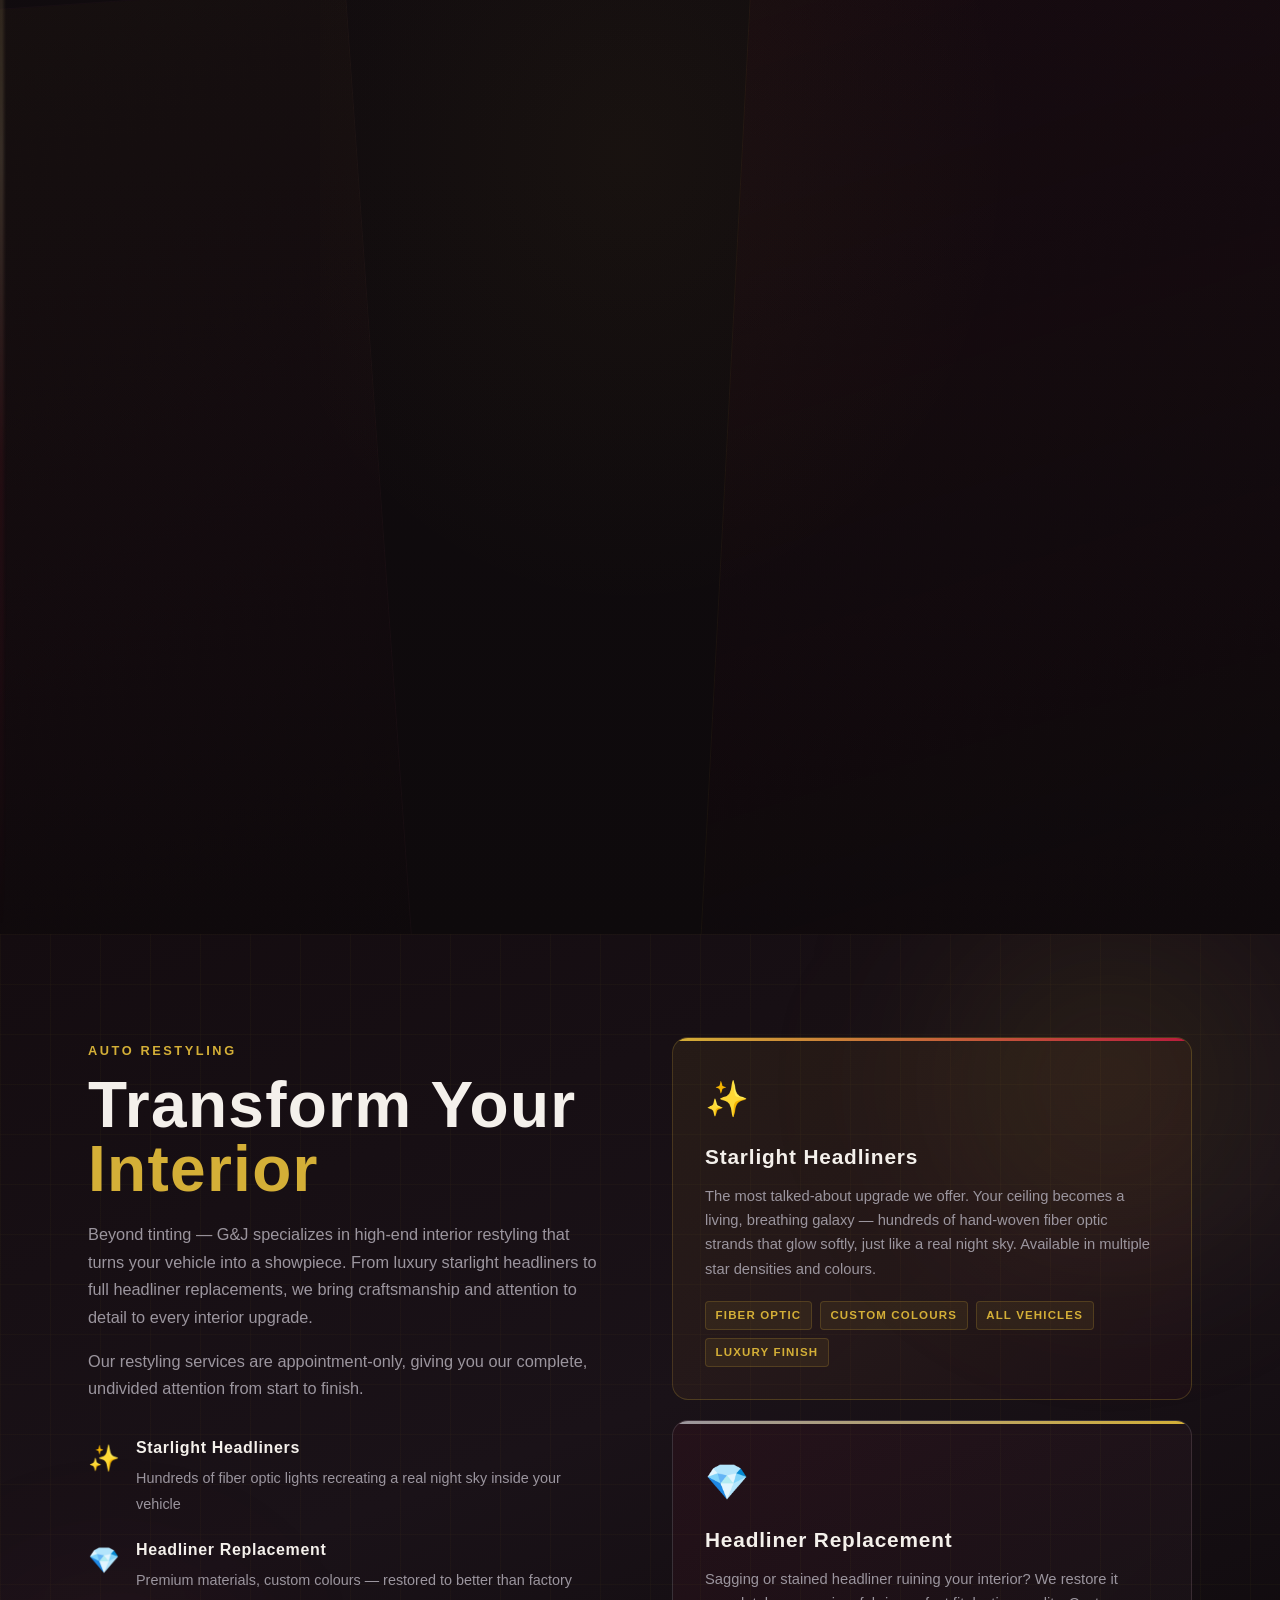
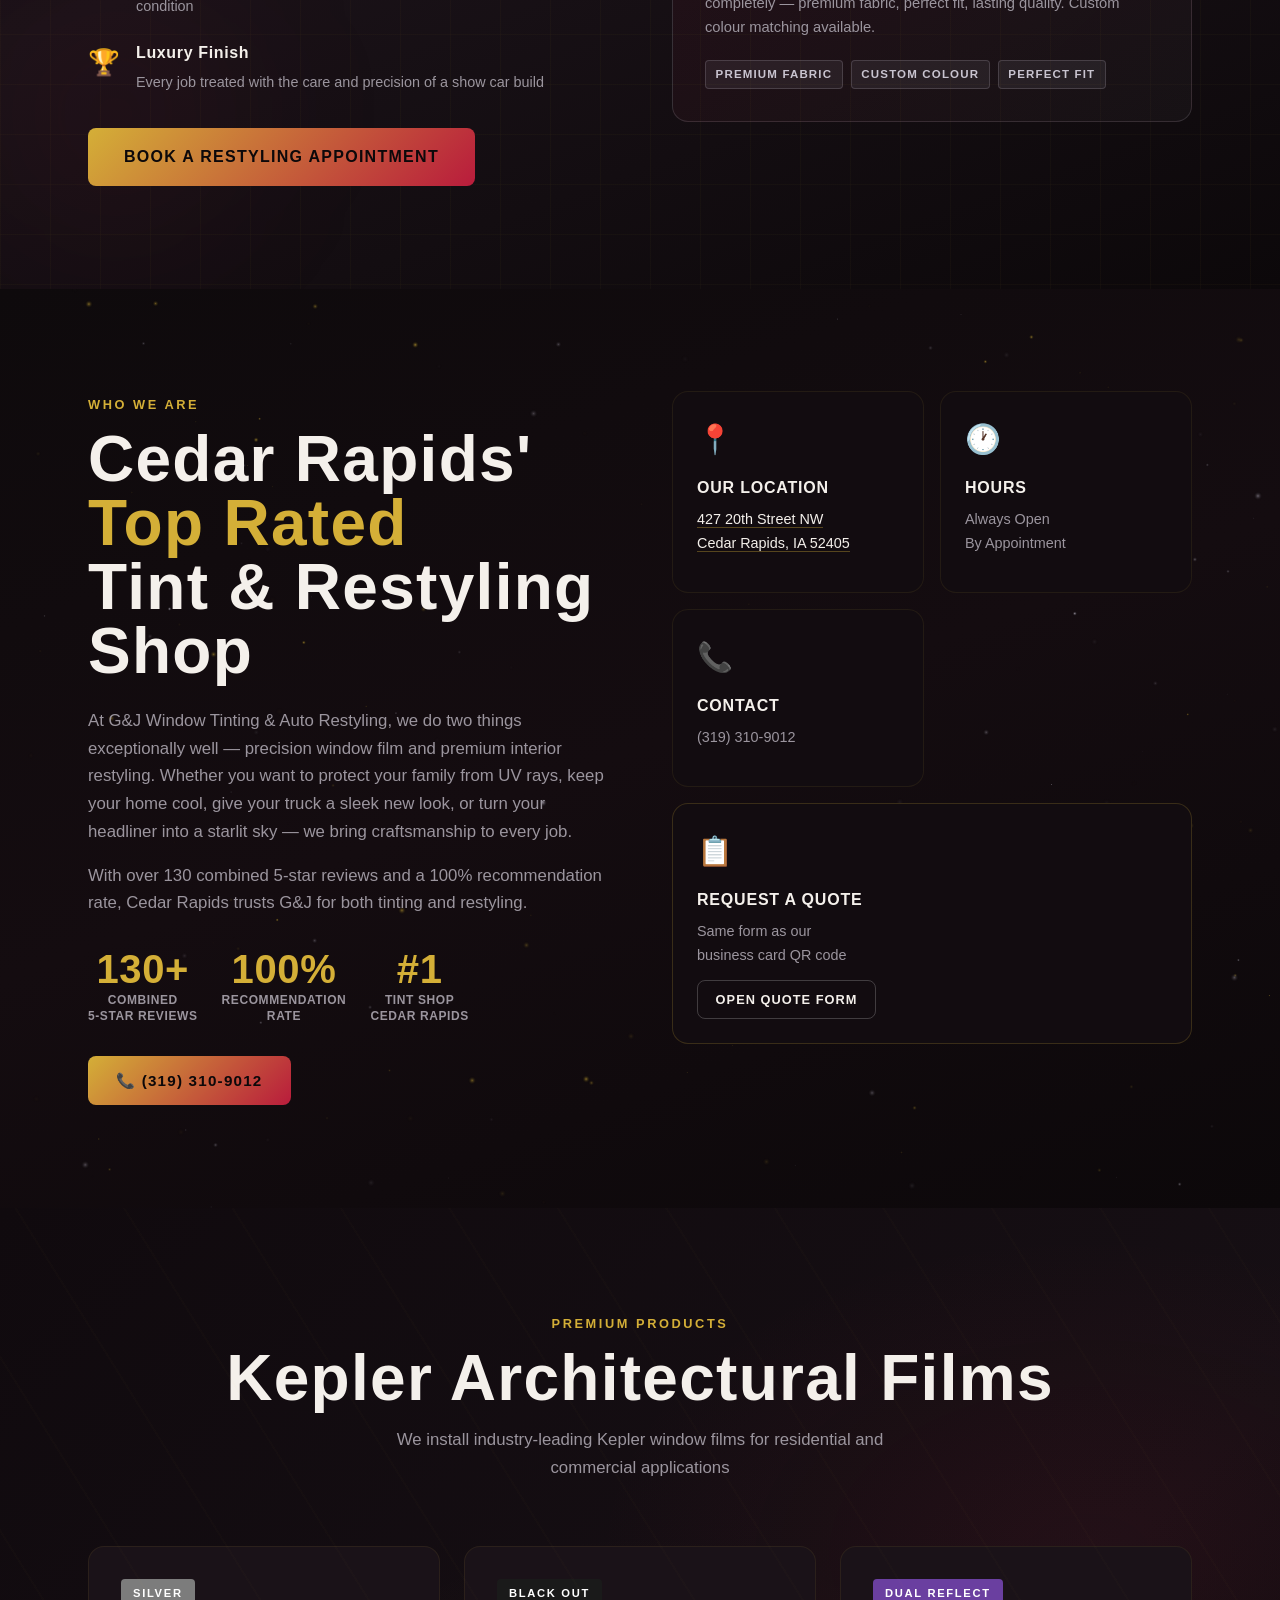
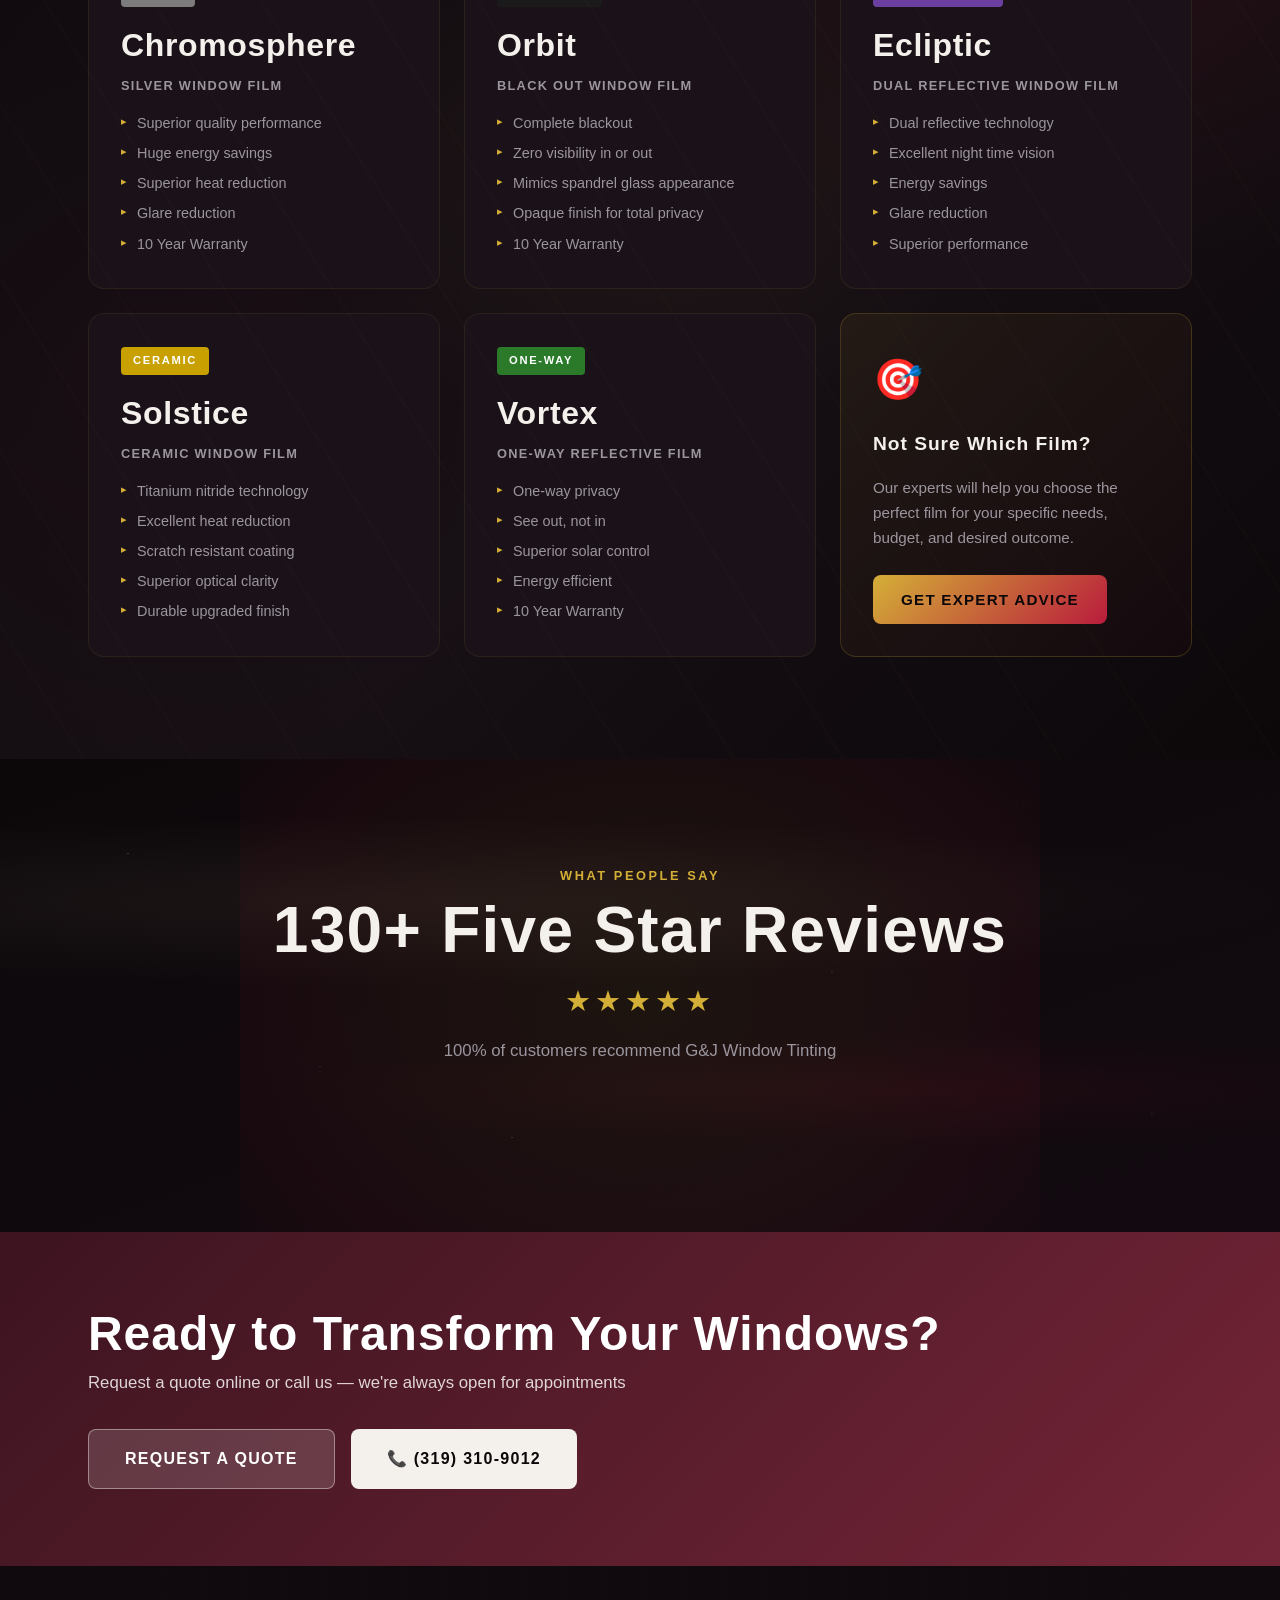
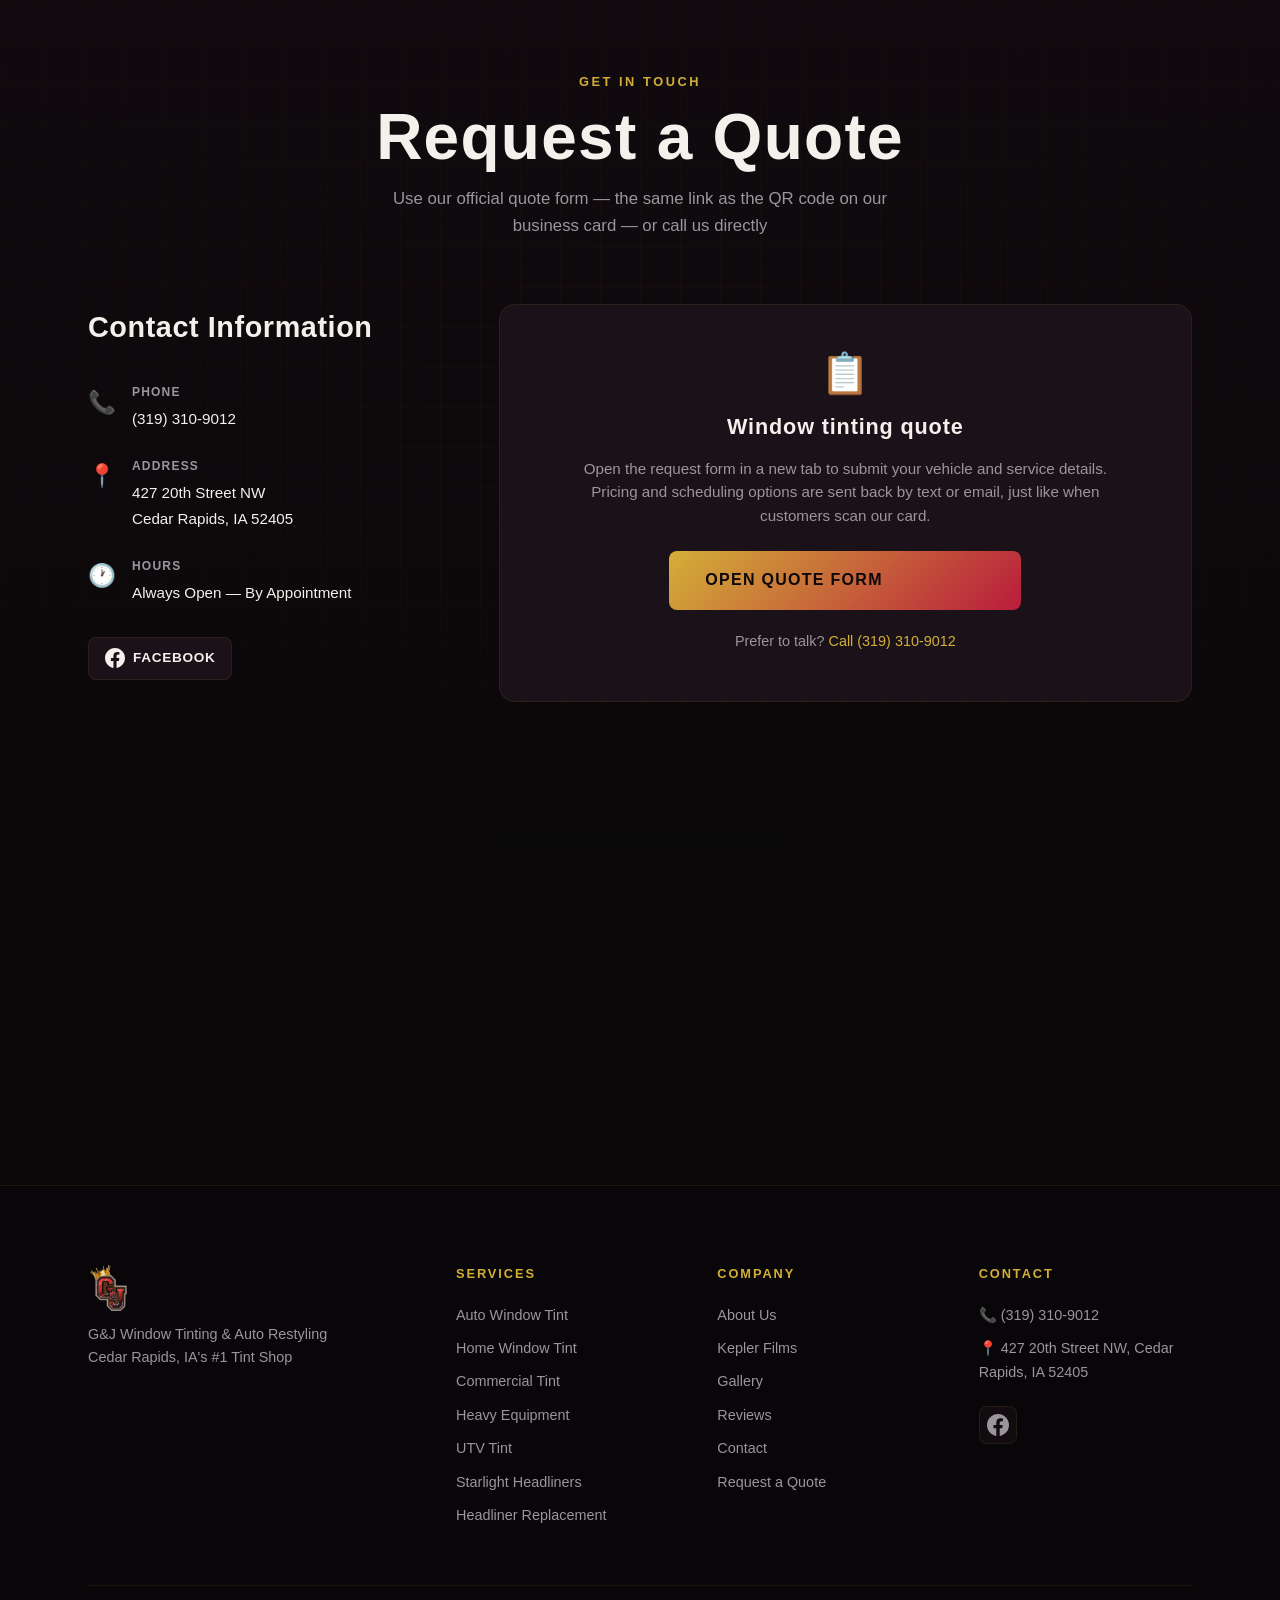
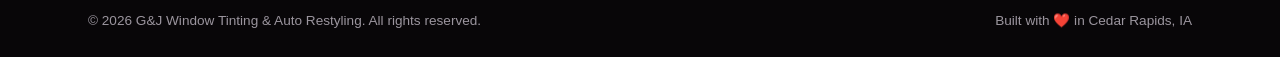
==== commit e920cac6: "Fix mobile nav Reviews link; add dark theme overrides for SociableKit widget Co-Authored-By: Claude " ====
--- a/index.html
+++ b/index.html
@@ -94,7 +94,7 @@
       <a href="#about" class="mobile-nav__link">About</a>
       <a href="#films" class="mobile-nav__link">Films</a>
       <a href="/gallery" class="mobile-nav__link">Gallery</a>
-      <a href="#reviews" class="mobile-nav__link">Reviews</a>
+      <a href="/reviews" class="mobile-nav__link">Reviews</a>
       <a href="#contact" class="mobile-nav__link">Contact</a>
       <a href="tel:3193109012" class="mobile-nav__link mobile-nav__phone">📞 (319) 310-9012</a>
     </div>
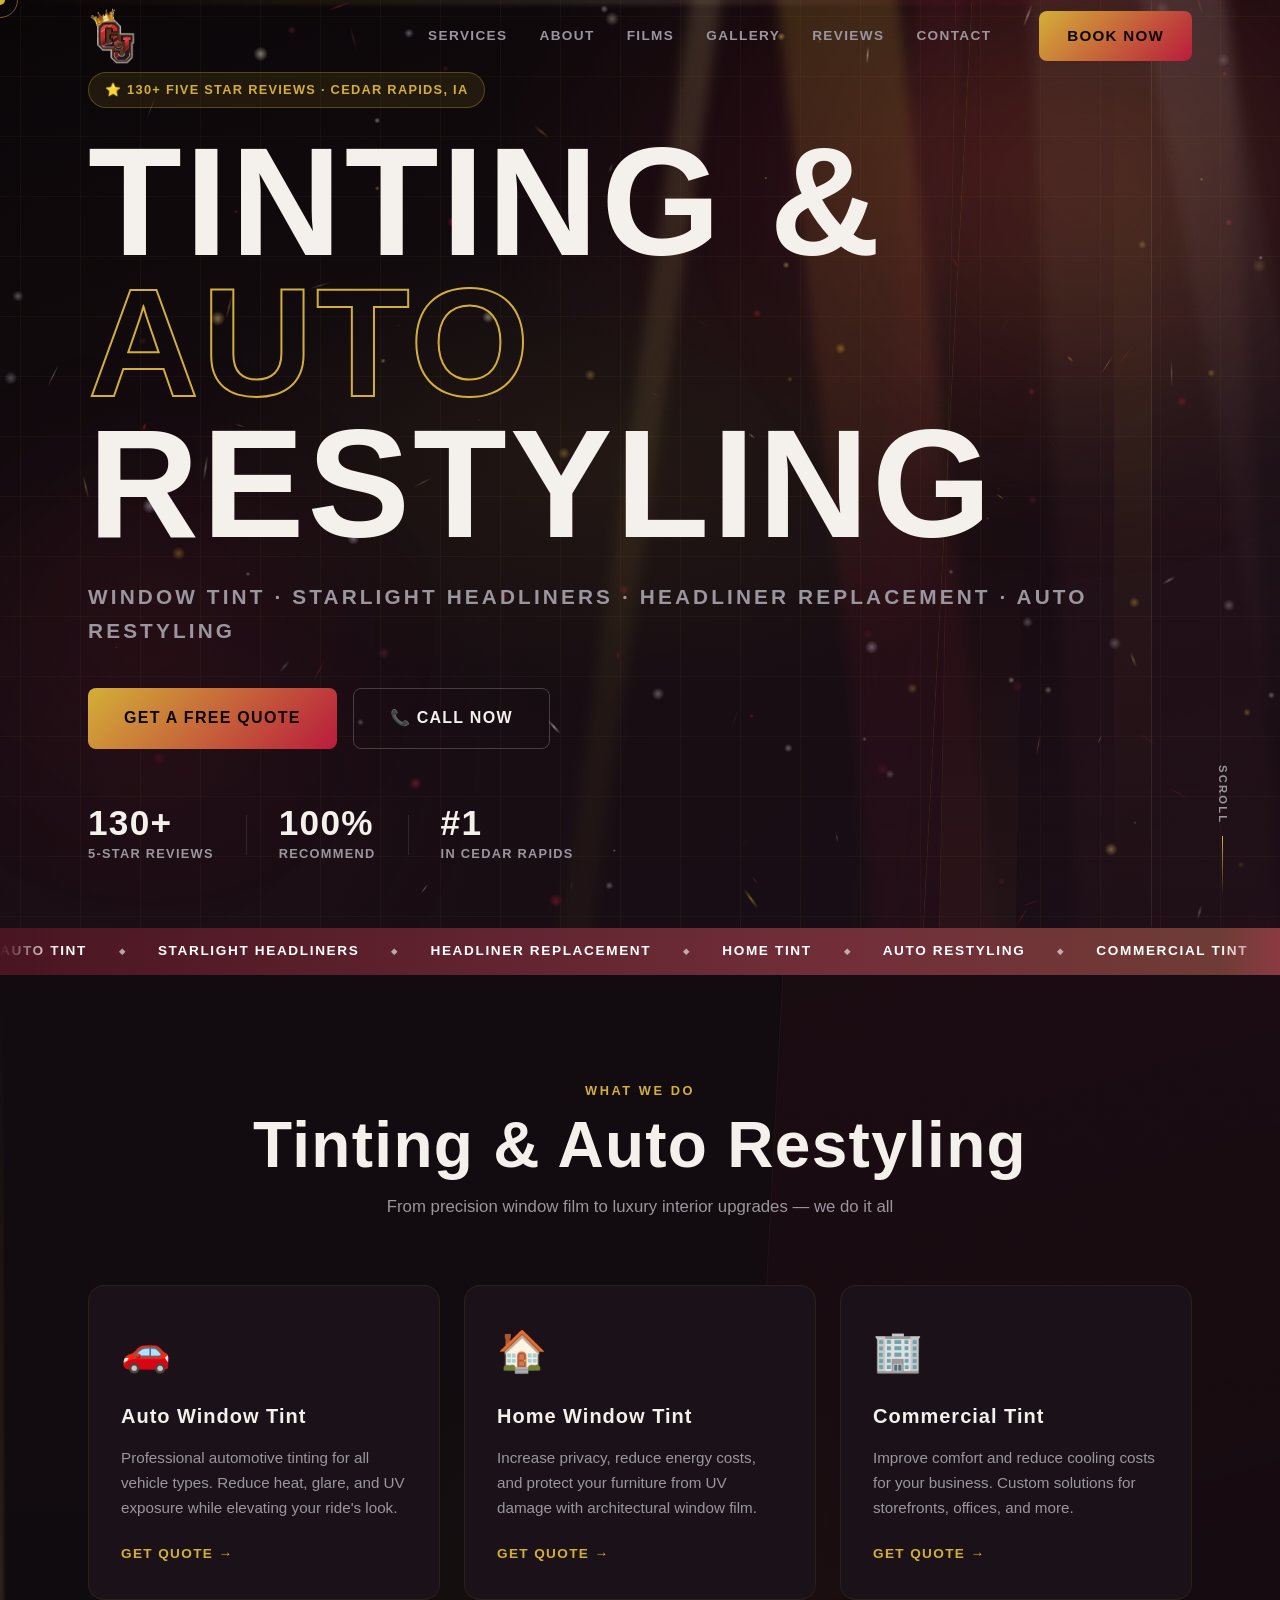
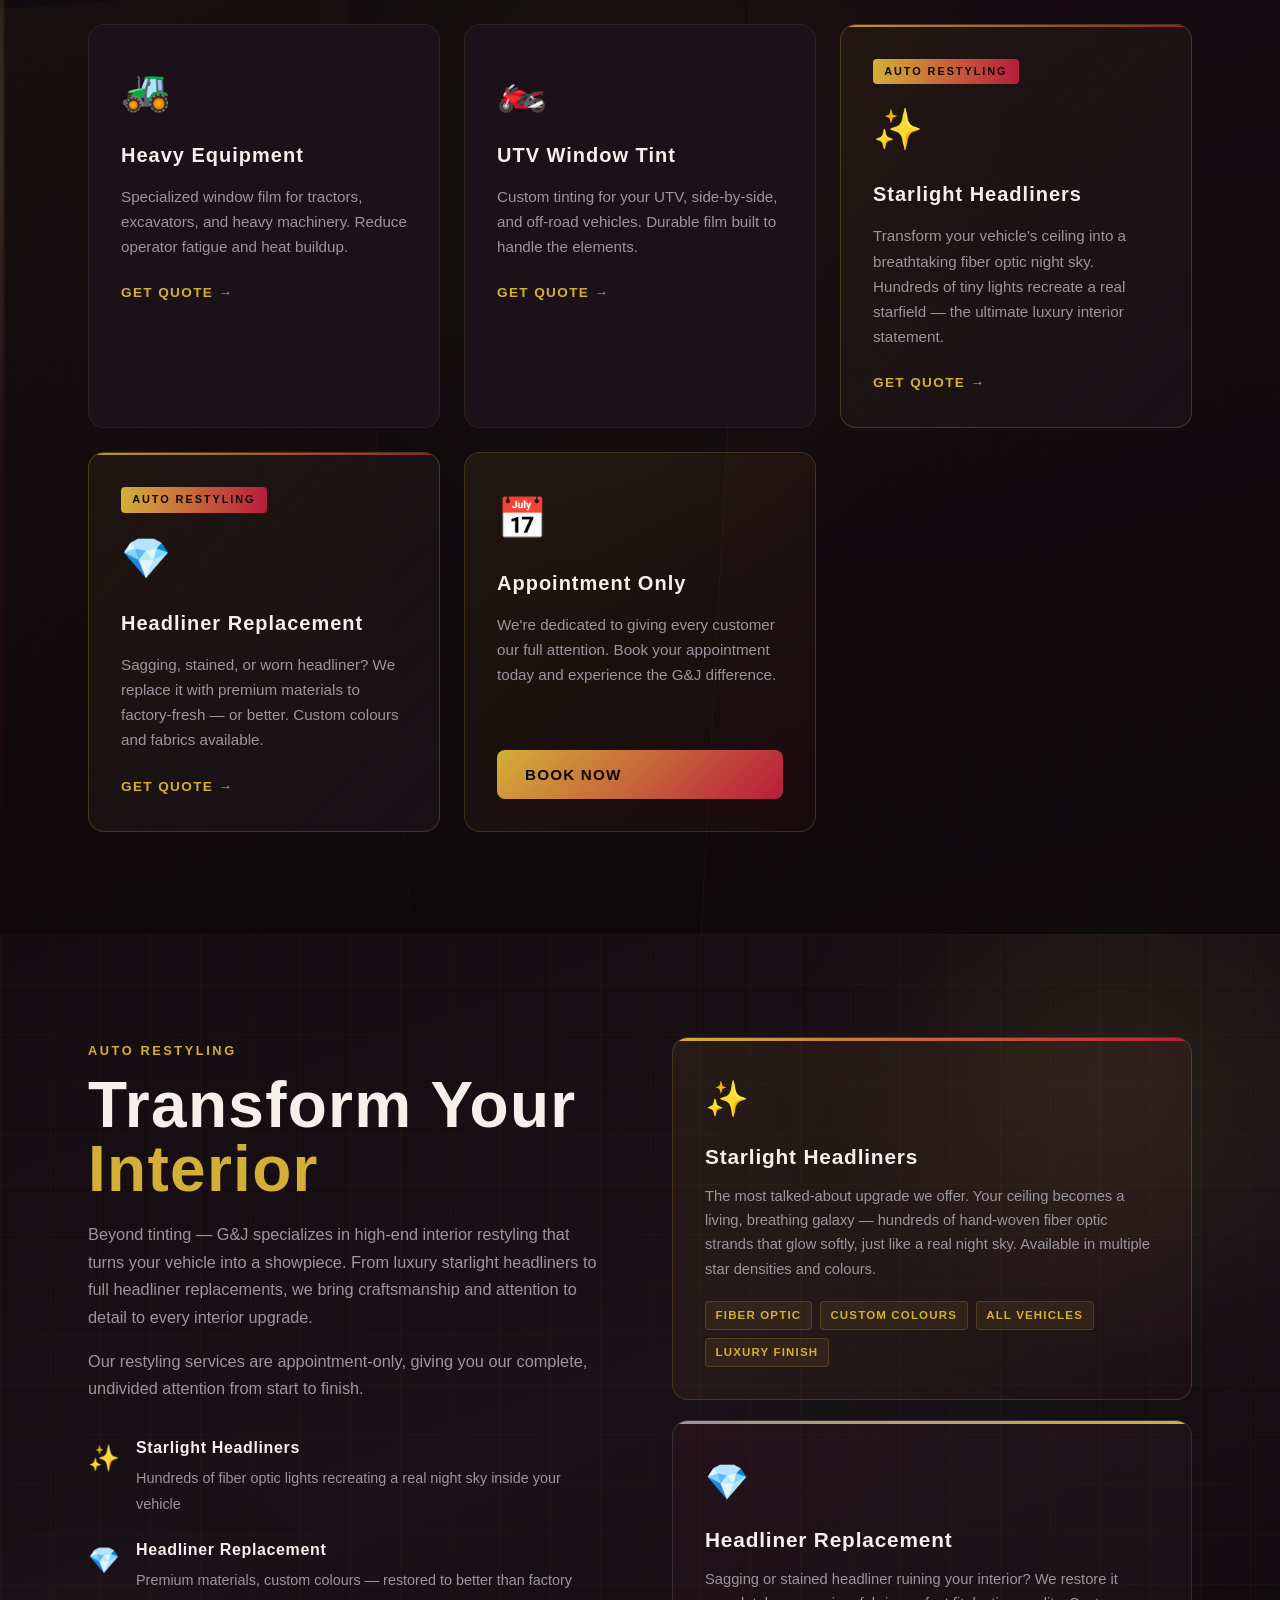
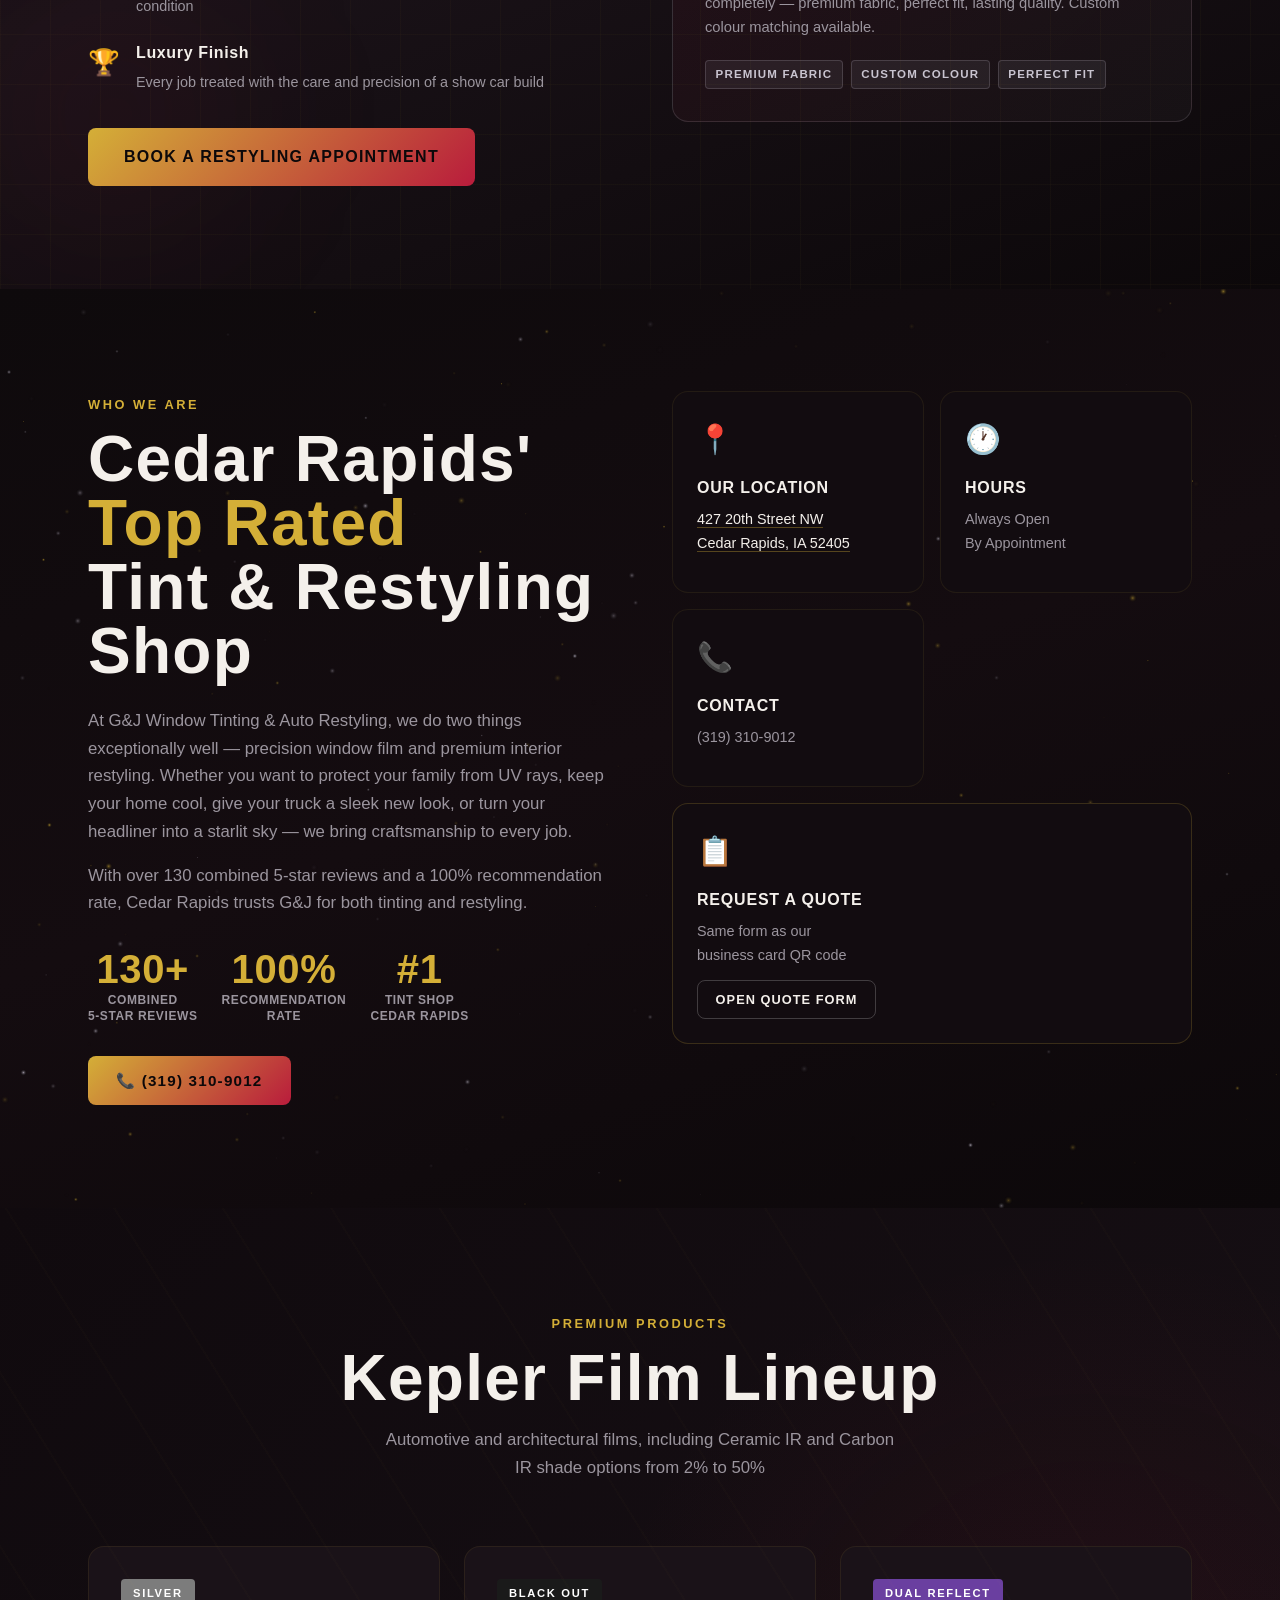
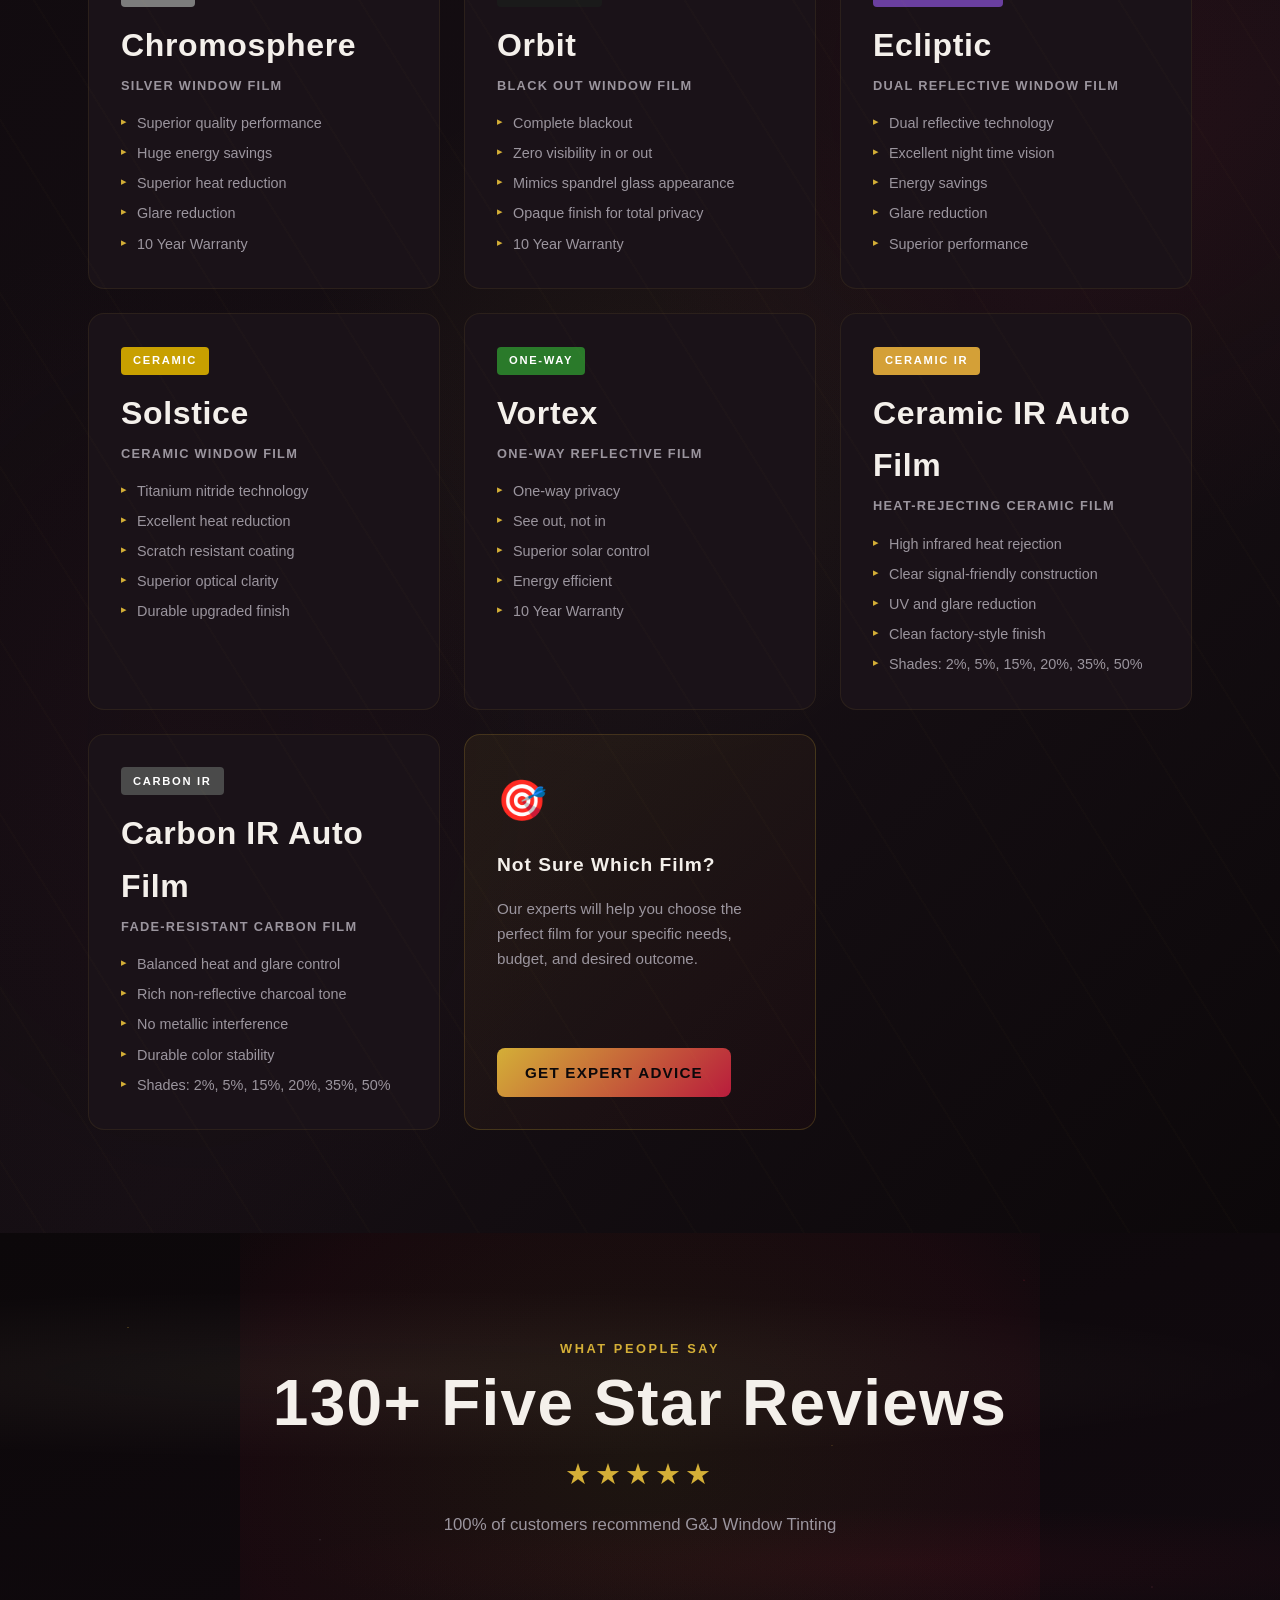
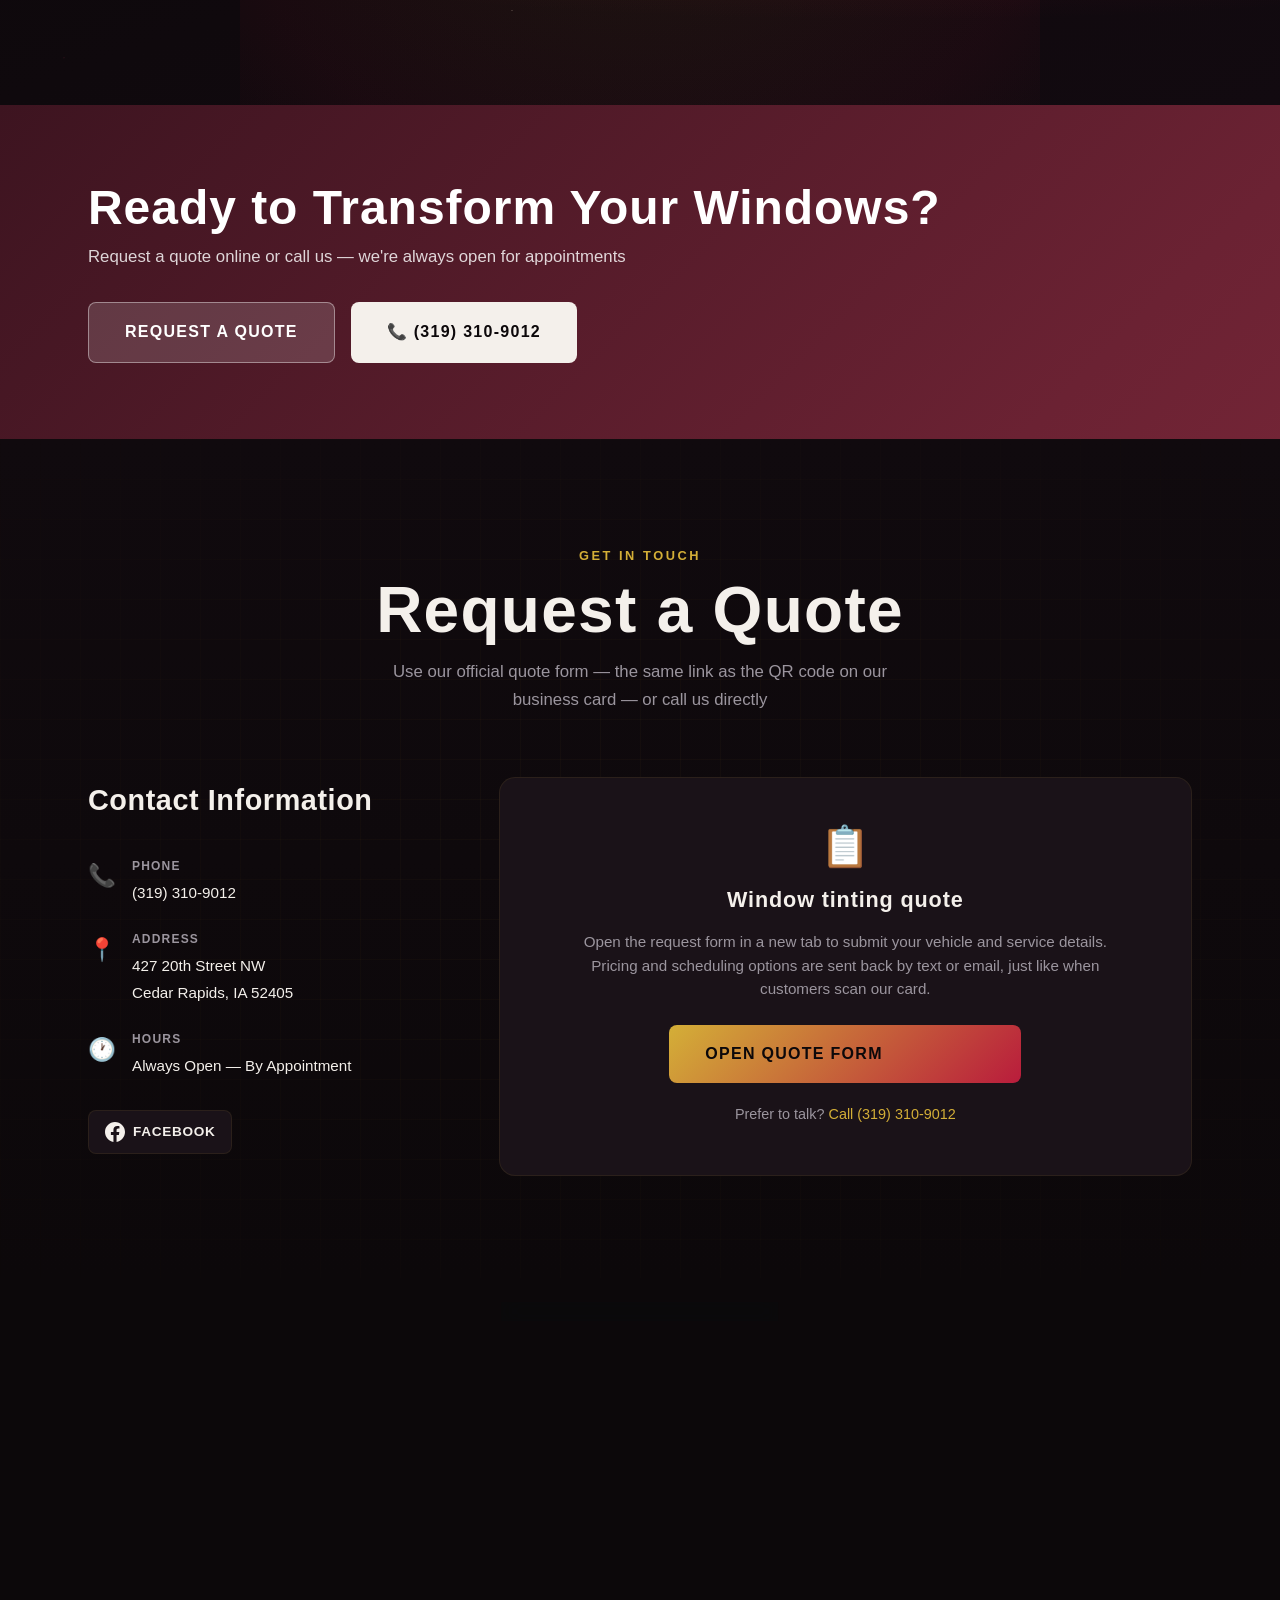
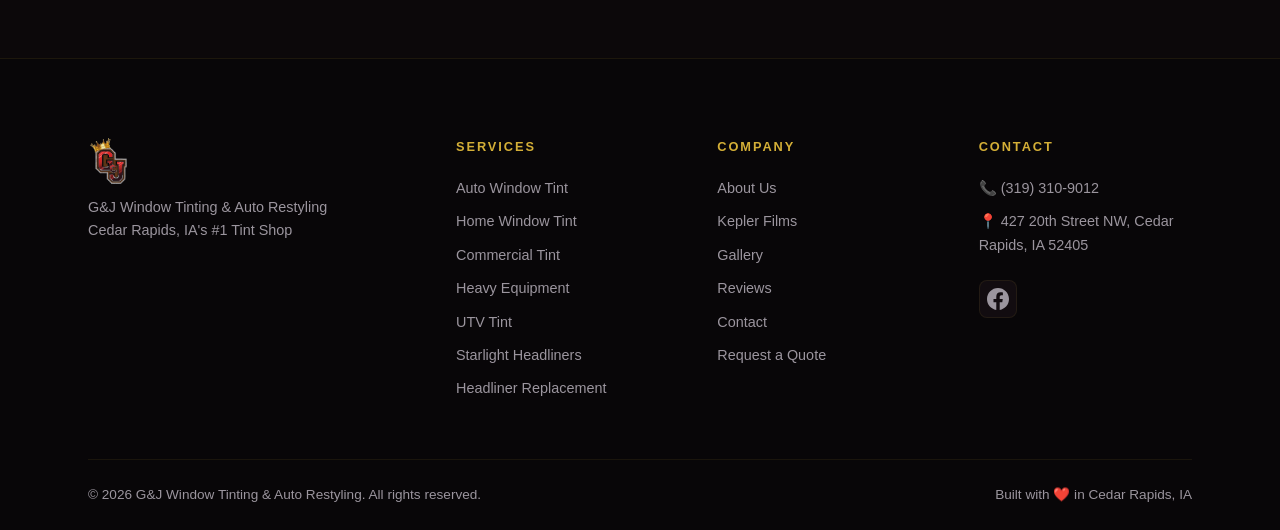
==== commit b6aef1d1: "Add Ceramic IR and Carbon IR film options and publish new auto tint gallery photos. This updates the" ====
--- a/index.html
+++ b/index.html
@@ -383,8 +383,8 @@
     <div class="container">
       <div class="section-header reveal">
         <span class="section-label">Premium Products</span>
-        <h2 class="section-title">Kepler Architectural Films</h2>
-        <p class="section-sub">We install industry-leading Kepler window films for residential and commercial applications</p>
+        <h2 class="section-title">Kepler Film Lineup</h2>
+        <p class="section-sub">Automotive and architectural films, including Ceramic IR and Carbon IR shade options from 2% to 50%</p>
       </div>
 
       <div class="films__grid">
@@ -454,6 +454,32 @@
           </ul>
         </div>
 
+        <div class="film-card reveal reveal--delay-2">
+          <div class="film-card__badge" style="background:#d4a037;">CERAMIC IR</div>
+          <h3>Ceramic IR Auto Film</h3>
+          <p class="film-card__type">Heat-Rejecting Ceramic Film</p>
+          <ul>
+            <li>High infrared heat rejection</li>
+            <li>Clear signal-friendly construction</li>
+            <li>UV and glare reduction</li>
+            <li>Clean factory-style finish</li>
+            <li>Shades: 2%, 5%, 15%, 20%, 35%, 50%</li>
+          </ul>
+        </div>
+
+        <div class="film-card reveal reveal--delay-3">
+          <div class="film-card__badge" style="background:#4a4a4a;">CARBON IR</div>
+          <h3>Carbon IR Auto Film</h3>
+          <p class="film-card__type">Fade-Resistant Carbon Film</p>
+          <ul>
+            <li>Balanced heat and glare control</li>
+            <li>Rich non-reflective charcoal tone</li>
+            <li>No metallic interference</li>
+            <li>Durable color stability</li>
+            <li>Shades: 2%, 5%, 15%, 20%, 35%, 50%</li>
+          </ul>
+        </div>
+
         <div class="film-card film-card--quote reveal reveal--delay-2">
           <div class="film-card__icon">🎯</div>
           <h3>Not Sure Which Film?</h3>
